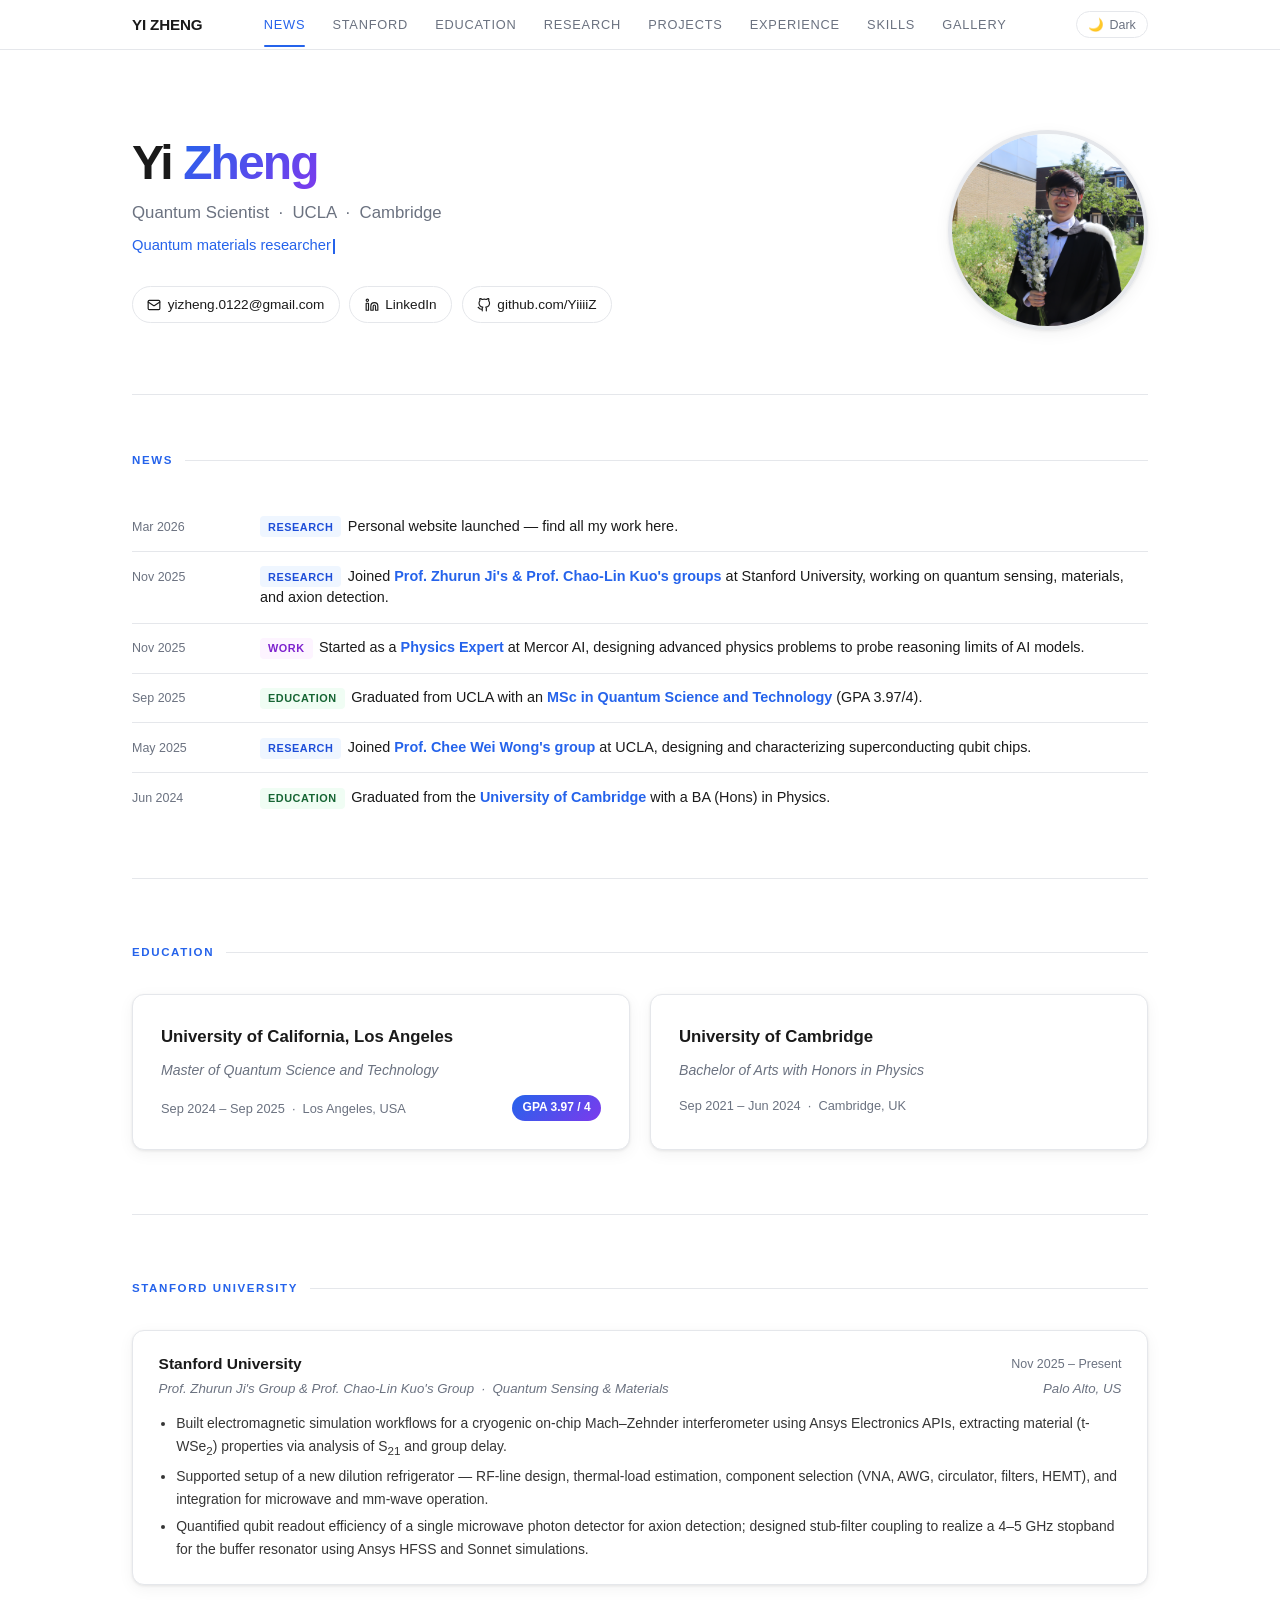
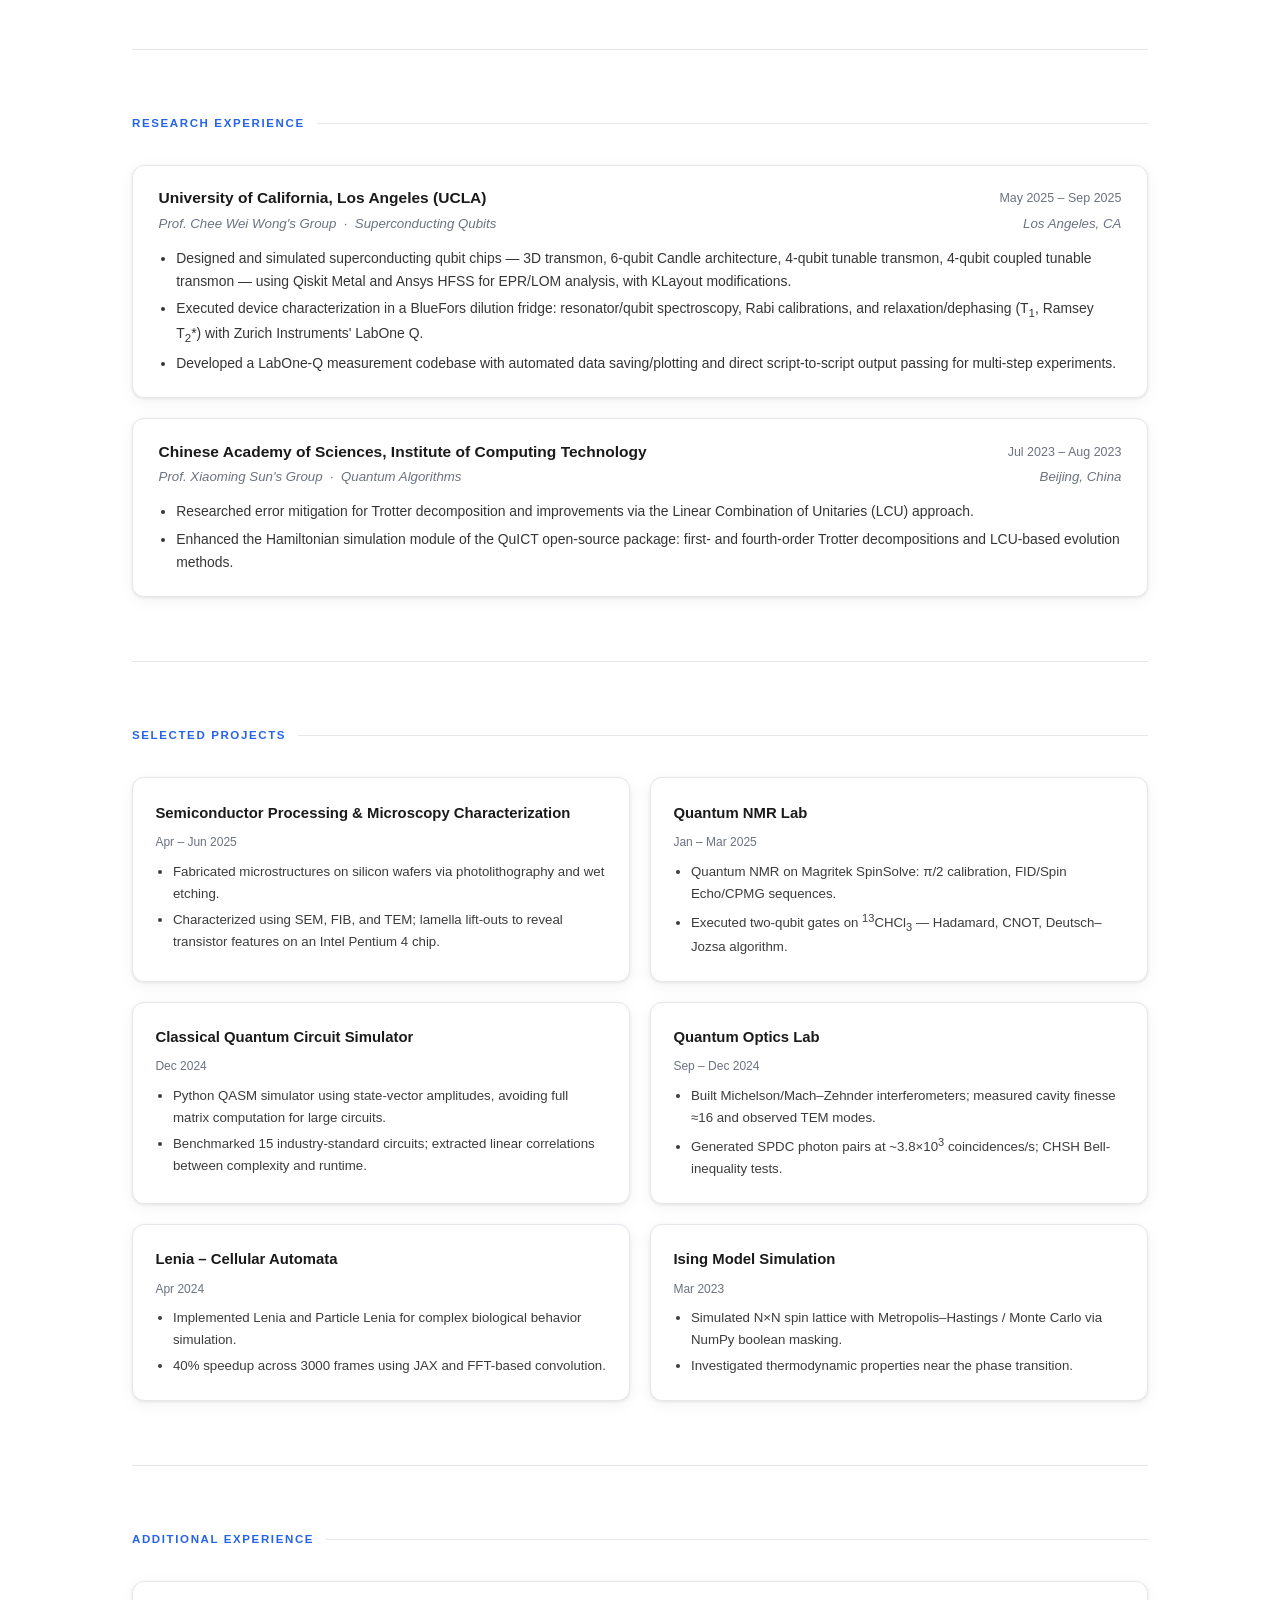
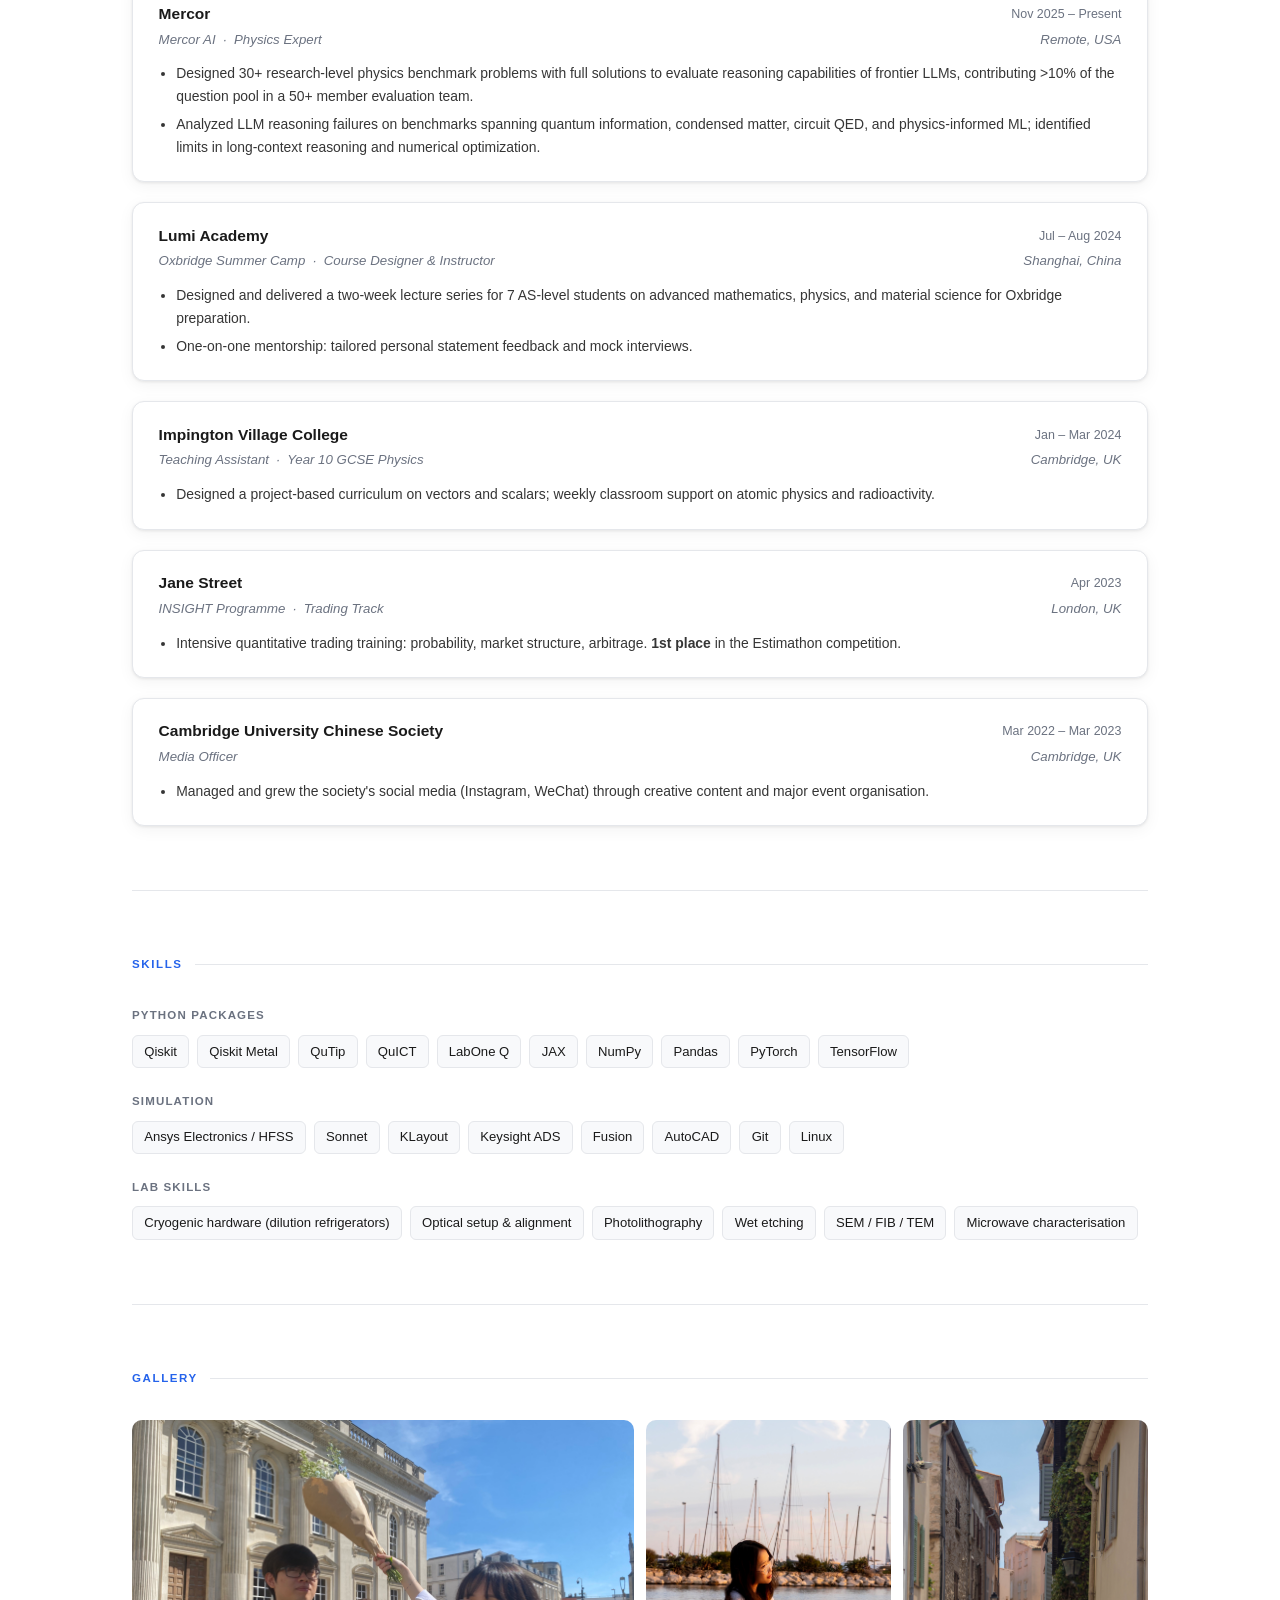
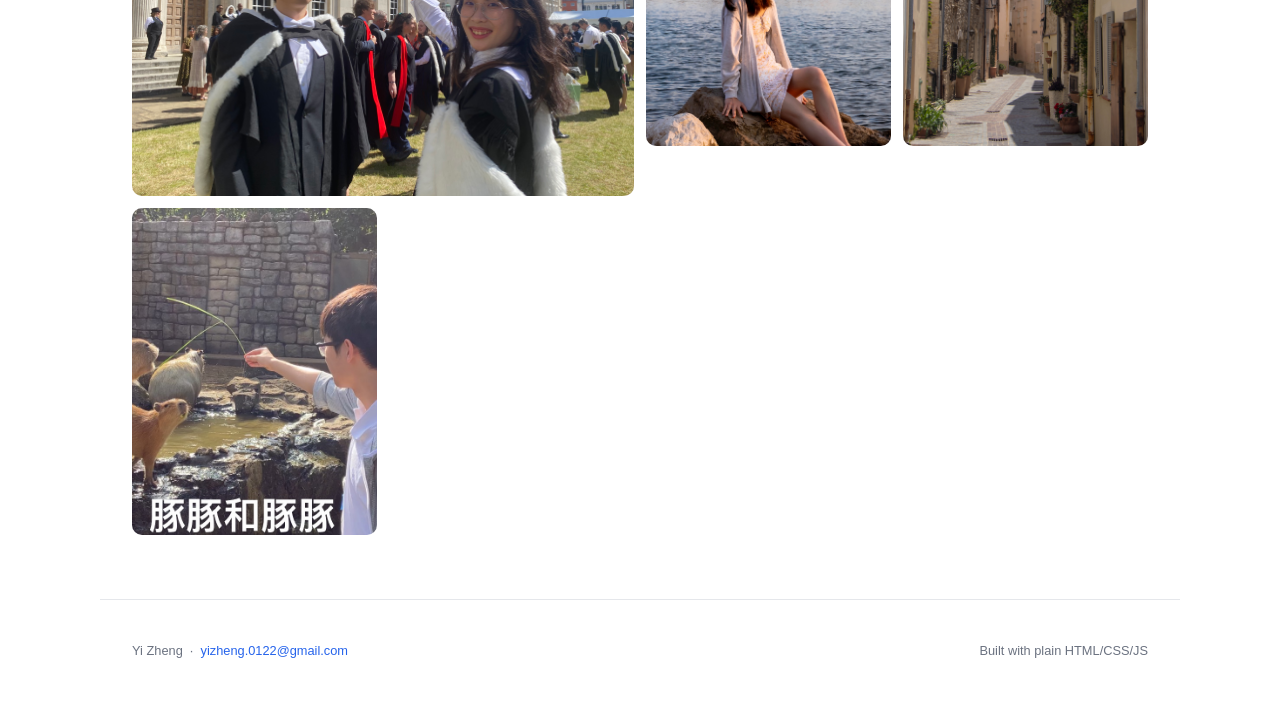
==== index.html @ 90d15448 "Update profile photo, add Stanford tab, sync content from periodic resume Co-Authored-By: Claude Son" ====
<!DOCTYPE html>
<html lang="en">
<head>
  <meta charset="UTF-8" />
  <meta name="viewport" content="width=device-width, initial-scale=1.0" />
  <title>Yi Zheng — Quantum Scientist</title>
  <link rel="stylesheet" href="styles.css" />
</head>
<body>

<!-- NAV -->
<nav>
  <div class="nav-inner">
    <a class="nav-logo" href="#hero">Yi Zheng</a>
    <ul>
      <li><a href="#news">News</a></li>
      <li><a href="#stanford">Stanford</a></li>
      <li><a href="#education">Education</a></li>
      <li><a href="#research">Research</a></li>
      <li><a href="#projects">Projects</a></li>
      <li><a href="#experience">Experience</a></li>
      <li><a href="#skills">Skills</a></li>
      <li><a href="#gallery">Gallery</a></li>
    </ul>
    <button class="theme-toggle" id="themeToggle" aria-label="Toggle theme">
      <span id="themeIcon">🌙</span> <span id="themeLabel">Dark</span>
    </button>
  </div>
</nav>

<main>

  <!-- HERO -->
  <section id="hero">
    <div class="hero-text">
      <h1>Yi <span>Zheng</span></h1>
      <p class="tagline">Quantum Scientist &nbsp;·&nbsp; UCLA &nbsp;·&nbsp; Cambridge</p>
      <div class="typed-wrapper">
        <span id="typed-text"></span><span class="typed-cursor"></span>
      </div>
      <div class="contact-links">
        <a href="mailto:yizheng.0122@gmail.com">
          <svg width="14" height="14" viewBox="0 0 24 24" fill="none" stroke="currentColor" stroke-width="2" stroke-linecap="round" stroke-linejoin="round"><rect x="2" y="4" width="20" height="16" rx="2"/><path d="m22 7-8.97 5.7a1.94 1.94 0 0 1-2.06 0L2 7"/></svg>
          yizheng.0122@gmail.com
        </a>
        <a href="https://linkedin.com/in/yi-zheng0122" target="_blank" rel="noopener">
          <svg width="14" height="14" viewBox="0 0 24 24" fill="none" stroke="currentColor" stroke-width="2" stroke-linecap="round" stroke-linejoin="round"><path d="M16 8a6 6 0 0 1 6 6v7h-4v-7a2 2 0 0 0-2-2 2 2 0 0 0-2 2v7h-4v-7a6 6 0 0 1 6-6z"/><rect x="2" y="9" width="4" height="12"/><circle cx="4" cy="4" r="2"/></svg>
          LinkedIn
        </a>
        <a href="https://github.com/YiiiiZ" target="_blank" rel="noopener">
          <svg width="14" height="14" viewBox="0 0 24 24" fill="none" stroke="currentColor" stroke-width="2" stroke-linecap="round" stroke-linejoin="round"><path d="M9 19c-5 1.5-5-2.5-7-3m14 6v-3.87a3.37 3.37 0 0 0-.94-2.61c3.14-.35 6.44-1.54 6.44-7A5.44 5.44 0 0 0 20 4.77 5.07 5.07 0 0 0 19.91 1S18.73.65 16 2.48a13.38 13.38 0 0 0-7 0C6.27.65 5.09 1 5.09 1A5.07 5.07 0 0 0 5 4.77a5.44 5.44 0 0 0-1.5 3.78c0 5.42 3.3 6.61 6.44 7A3.37 3.37 0 0 0 9 18.13V22"/></svg>
          github.com/YiiiiZ
        </a>
      </div>
    </div>
    <img class="hero-photo" src="photos/profile.jpg" alt="Yi Zheng" />
  </section>

  <!-- NEWS -->
  <section id="news">
    <h2>News</h2>
    <div class="news-list">
      <div class="news-item reveal">
        <span class="news-date">Mar 2026</span>
        <span class="news-text"><span class="news-tag tag-research">Research</span>Personal website launched — find all my work here.</span>
      </div>
      <div class="news-item reveal reveal-delay-1">
        <span class="news-date">Nov 2025</span>
        <span class="news-text"><span class="news-tag tag-research">Research</span>Joined <strong>Prof. Zhurun Ji's &amp; Prof. Chao-Lin Kuo's groups</strong> at Stanford University, working on quantum sensing, materials, and axion detection.</span>
      </div>
      <div class="news-item reveal reveal-delay-1">
        <span class="news-date">Nov 2025</span>
        <span class="news-text"><span class="news-tag tag-news">Work</span>Started as a <strong>Physics Expert</strong> at Mercor AI, designing advanced physics problems to probe reasoning limits of AI models.</span>
      </div>
      <div class="news-item reveal reveal-delay-2">
        <span class="news-date">Sep 2025</span>
        <span class="news-text"><span class="news-tag tag-edu">Education</span>Graduated from UCLA with an <strong>MSc in Quantum Science and Technology</strong> (GPA 3.97/4).</span>
      </div>
      <div class="news-item reveal reveal-delay-2">
        <span class="news-date">May 2025</span>
        <span class="news-text"><span class="news-tag tag-research">Research</span>Joined <strong>Prof. Chee Wei Wong's group</strong> at UCLA, designing and characterizing superconducting qubit chips.</span>
      </div>
      <div class="news-item reveal reveal-delay-3">
        <span class="news-date">Jun 2024</span>
        <span class="news-text"><span class="news-tag tag-edu">Education</span>Graduated from the <strong>University of Cambridge</strong> with a BA (Hons) in Physics.</span>
      </div>
    </div>
  </section>

  <!-- EDUCATION -->
  <section id="education">
    <h2>Education</h2>
    <div class="edu-grid">

      <div class="edu-card reveal">
        <div class="edu-school">University of California, Los Angeles</div>
        <div class="edu-degree">Master of Quantum Science and Technology</div>
        <div class="edu-meta">
          <span class="edu-date">Sep 2024 – Sep 2025 &nbsp;·&nbsp; Los Angeles, USA</span>
          <span class="edu-badge">GPA 3.97 / 4</span>
        </div>
      </div>

      <div class="edu-card reveal reveal-delay-1">
        <div class="edu-school">University of Cambridge</div>
        <div class="edu-degree">Bachelor of Arts with Honors in Physics</div>
        <div class="edu-meta">
          <span class="edu-date">Sep 2021 – Jun 2024 &nbsp;·&nbsp; Cambridge, UK</span>
        </div>
      </div>

    </div>
  </section>

  <!-- STANFORD -->
  <section id="stanford">
    <h2>Stanford University</h2>
    <div class="entries">

      <div class="entry reveal">
        <div class="entry-header">
          <span class="entry-title">Stanford University</span>
          <span class="entry-date">Nov 2025 – Present</span>
        </div>
        <div class="entry-sub">
          <span>Prof. Zhurun Ji's Group &amp; Prof. Chao-Lin Kuo's Group &nbsp;·&nbsp; Quantum Sensing &amp; Materials</span>
          <span>Palo Alto, US</span>
        </div>
        <ul>
          <li>Built electromagnetic simulation workflows for a cryogenic on-chip Mach–Zehnder interferometer using Ansys Electronics APIs, extracting material (t-WSe<sub>2</sub>) properties via analysis of S<sub>21</sub> and group delay.</li>
          <li>Supported setup of a new dilution refrigerator — RF-line design, thermal-load estimation, component selection (VNA, AWG, circulator, filters, HEMT), and integration for microwave and mm-wave operation.</li>
          <li>Quantified qubit readout efficiency of a single microwave photon detector for axion detection; designed stub-filter coupling to realize a 4–5 GHz stopband for the buffer resonator using Ansys HFSS and Sonnet simulations.</li>
        </ul>
      </div>

    </div>
  </section>

  <!-- RESEARCH -->
  <section id="research">
    <h2>Research Experience</h2>
    <div class="entries">

      <div class="entry reveal">
        <div class="entry-header">
          <span class="entry-title">University of California, Los Angeles (UCLA)</span>
          <span class="entry-date">May 2025 – Sep 2025</span>
        </div>
        <div class="entry-sub">
          <span>Prof. Chee Wei Wong's Group &nbsp;·&nbsp; Superconducting Qubits</span>
          <span>Los Angeles, CA</span>
        </div>
        <ul>
          <li>Designed and simulated superconducting qubit chips — 3D transmon, 6-qubit Candle architecture, 4-qubit tunable transmon, 4-qubit coupled tunable transmon — using Qiskit Metal and Ansys HFSS for EPR/LOM analysis, with KLayout modifications.</li>
          <li>Executed device characterization in a BlueFors dilution fridge: resonator/qubit spectroscopy, Rabi calibrations, and relaxation/dephasing (T<sub>1</sub>, Ramsey T<sub>2</sub>*) with Zurich Instruments' LabOne Q.</li>
          <li>Developed a LabOne-Q measurement codebase with automated data saving/plotting and direct script-to-script output passing for multi-step experiments.</li>
        </ul>
      </div>

      <div class="entry reveal reveal-delay-1">
        <div class="entry-header">
          <span class="entry-title">Chinese Academy of Sciences, Institute of Computing Technology</span>
          <span class="entry-date">Jul 2023 – Aug 2023</span>
        </div>
        <div class="entry-sub">
          <span>Prof. Xiaoming Sun's Group &nbsp;·&nbsp; Quantum Algorithms</span>
          <span>Beijing, China</span>
        </div>
        <ul>
          <li>Researched error mitigation for Trotter decomposition and improvements via the Linear Combination of Unitaries (LCU) approach.</li>
          <li>Enhanced the Hamiltonian simulation module of the QuICT open-source package: first- and fourth-order Trotter decompositions and LCU-based evolution methods.</li>
        </ul>
      </div>

    </div>
  </section>

  <!-- PROJECTS -->
  <section id="projects">
    <h2>Selected Projects</h2>
    <div class="projects-grid">

      <div class="proj-card reveal">
        <div class="proj-title">Semiconductor Processing &amp; Microscopy Characterization</div>
        <div class="proj-date">Apr – Jun 2025</div>
        <ul>
          <li>Fabricated microstructures on silicon wafers via photolithography and wet etching.</li>
          <li>Characterized using SEM, FIB, and TEM; lamella lift-outs to reveal transistor features on an Intel Pentium 4 chip.</li>
        </ul>
      </div>

      <div class="proj-card reveal reveal-delay-1">
        <div class="proj-title">Quantum NMR Lab</div>
        <div class="proj-date">Jan – Mar 2025</div>
        <ul>
          <li>Quantum NMR on Magritek SpinSolve: π/2 calibration, FID/Spin Echo/CPMG sequences.</li>
          <li>Executed two-qubit gates on <sup>13</sup>CHCl<sub>3</sub> — Hadamard, CNOT, Deutsch–Jozsa algorithm.</li>
        </ul>
      </div>

      <div class="proj-card reveal reveal-delay-2">
        <div class="proj-title">Classical Quantum Circuit Simulator</div>
        <div class="proj-date">Dec 2024</div>
        <ul>
          <li>Python QASM simulator using state-vector amplitudes, avoiding full matrix computation for large circuits.</li>
          <li>Benchmarked 15 industry-standard circuits; extracted linear correlations between complexity and runtime.</li>
        </ul>
      </div>

      <div class="proj-card reveal reveal-delay-1">
        <div class="proj-title">Quantum Optics Lab</div>
        <div class="proj-date">Sep – Dec 2024</div>
        <ul>
          <li>Built Michelson/Mach–Zehnder interferometers; measured cavity finesse ≈16 and observed TEM modes.</li>
          <li>Generated SPDC photon pairs at ~3.8×10<sup>3</sup> coincidences/s; CHSH Bell-inequality tests.</li>
        </ul>
      </div>

      <div class="proj-card reveal reveal-delay-2">
        <div class="proj-title">Lenia – Cellular Automata</div>
        <div class="proj-date">Apr 2024</div>
        <ul>
          <li>Implemented Lenia and Particle Lenia for complex biological behavior simulation.</li>
          <li>40% speedup across 3000 frames using JAX and FFT-based convolution.</li>
        </ul>
      </div>

      <div class="proj-card reveal reveal-delay-3">
        <div class="proj-title">Ising Model Simulation</div>
        <div class="proj-date">Mar 2023</div>
        <ul>
          <li>Simulated N×N spin lattice with Metropolis–Hastings / Monte Carlo via NumPy boolean masking.</li>
          <li>Investigated thermodynamic properties near the phase transition.</li>
        </ul>
      </div>

    </div>
  </section>

  <!-- EXPERIENCE -->
  <section id="experience">
    <h2>Additional Experience</h2>
    <div class="entries">

      <div class="entry reveal">
        <div class="entry-header">
          <span class="entry-title">Mercor</span>
          <span class="entry-date">Nov 2025 – Present</span>
        </div>
        <div class="entry-sub">
          <span>Mercor AI &nbsp;·&nbsp; Physics Expert</span>
          <span>Remote, USA</span>
        </div>
        <ul>
          <li>Designed 30+ research-level physics benchmark problems with full solutions to evaluate reasoning capabilities of frontier LLMs, contributing &gt;10% of the question pool in a 50+ member evaluation team.</li>
          <li>Analyzed LLM reasoning failures on benchmarks spanning quantum information, condensed matter, circuit QED, and physics-informed ML; identified limits in long-context reasoning and numerical optimization.</li>
        </ul>
      </div>

      <div class="entry reveal reveal-delay-1">
        <div class="entry-header">
          <span class="entry-title">Lumi Academy</span>
          <span class="entry-date">Jul – Aug 2024</span>
        </div>
        <div class="entry-sub">
          <span>Oxbridge Summer Camp &nbsp;·&nbsp; Course Designer &amp; Instructor</span>
          <span>Shanghai, China</span>
        </div>
        <ul>
          <li>Designed and delivered a two-week lecture series for 7 AS-level students on advanced mathematics, physics, and material science for Oxbridge preparation.</li>
          <li>One-on-one mentorship: tailored personal statement feedback and mock interviews.</li>
        </ul>
      </div>

      <div class="entry reveal reveal-delay-2">
        <div class="entry-header">
          <span class="entry-title">Impington Village College</span>
          <span class="entry-date">Jan – Mar 2024</span>
        </div>
        <div class="entry-sub">
          <span>Teaching Assistant &nbsp;·&nbsp; Year 10 GCSE Physics</span>
          <span>Cambridge, UK</span>
        </div>
        <ul>
          <li>Designed a project-based curriculum on vectors and scalars; weekly classroom support on atomic physics and radioactivity.</li>
        </ul>
      </div>

      <div class="entry reveal reveal-delay-3">
        <div class="entry-header">
          <span class="entry-title">Jane Street</span>
          <span class="entry-date">Apr 2023</span>
        </div>
        <div class="entry-sub">
          <span>INSIGHT Programme &nbsp;·&nbsp; Trading Track</span>
          <span>London, UK</span>
        </div>
        <ul>
          <li>Intensive quantitative trading training: probability, market structure, arbitrage. <strong>1st place</strong> in the Estimathon competition.</li>
        </ul>
      </div>

      <div class="entry reveal reveal-delay-3">
        <div class="entry-header">
          <span class="entry-title">Cambridge University Chinese Society</span>
          <span class="entry-date">Mar 2022 – Mar 2023</span>
        </div>
        <div class="entry-sub">
          <span>Media Officer</span>
          <span>Cambridge, UK</span>
        </div>
        <ul>
          <li>Managed and grew the society's social media (Instagram, WeChat) through creative content and major event organisation.</li>
        </ul>
      </div>

    </div>
  </section>

  <!-- SKILLS -->
  <section id="skills">
    <h2>Skills</h2>
    <div class="skills-section">

      <div class="skill-group reveal">
        <div class="skill-label">Python Packages</div>
        <div class="skill-tags">
          <span class="skill-tag">Qiskit</span>
          <span class="skill-tag">Qiskit Metal</span>
          <span class="skill-tag">QuTip</span>
          <span class="skill-tag">QuICT</span>
          <span class="skill-tag">LabOne Q</span>
          <span class="skill-tag">JAX</span>
          <span class="skill-tag">NumPy</span>
          <span class="skill-tag">Pandas</span>
          <span class="skill-tag">PyTorch</span>
          <span class="skill-tag">TensorFlow</span>
        </div>
      </div>

      <div class="skill-group reveal reveal-delay-1">
        <div class="skill-label">Simulation</div>
        <div class="skill-tags">
          <span class="skill-tag">Ansys Electronics / HFSS</span>
          <span class="skill-tag">Sonnet</span>
          <span class="skill-tag">KLayout</span>
          <span class="skill-tag">Keysight ADS</span>
          <span class="skill-tag">Fusion</span>
          <span class="skill-tag">AutoCAD</span>
          <span class="skill-tag">Git</span>
          <span class="skill-tag">Linux</span>
        </div>
      </div>

      <div class="skill-group reveal reveal-delay-2">
        <div class="skill-label">Lab Skills</div>
        <div class="skill-tags">
          <span class="skill-tag">Cryogenic hardware (dilution refrigerators)</span>
          <span class="skill-tag">Optical setup &amp; alignment</span>
          <span class="skill-tag">Photolithography</span>
          <span class="skill-tag">Wet etching</span>
          <span class="skill-tag">SEM / FIB / TEM</span>
          <span class="skill-tag">Microwave characterisation</span>
        </div>
      </div>

    </div>
  </section>

  <!-- GALLERY -->
  <section id="gallery">
    <h2>Gallery</h2>
    <div class="gallery-grid">
      <div class="gallery-item reveal" data-caption="Cambridge Graduation, 2024">
        <img src="photos/graduation.jpg" alt="Cambridge Graduation" loading="lazy" />
        <div class="gallery-caption">Cambridge Graduation, 2024</div>
      </div>
      <div class="gallery-item reveal reveal-delay-1" data-caption="Sunset at Nice Harbor, France">
        <img src="photos/nice_harbor.jpg" alt="Nice Harbor, France" loading="lazy" />
        <div class="gallery-caption">Nice Harbor, France</div>
      </div>
      <div class="gallery-item reveal reveal-delay-2" data-caption="Old town alley, South of France">
        <img src="photos/france_alley.jpg" alt="South of France" loading="lazy" />
        <div class="gallery-caption">South of France</div>
      </div>
      <div class="gallery-item reveal reveal-delay-3" data-caption="Making capybara friends, Japan">
        <img src="photos/japan_capybara.jpg" alt="Japan" loading="lazy" />
        <div class="gallery-caption">Japan</div>
      </div>
    </div>
  </section>

</main>

<!-- FOOTER -->
<footer>
  <span>Yi Zheng &nbsp;·&nbsp; <a href="mailto:yizheng.0122@gmail.com">yizheng.0122@gmail.com</a></span>
  <span>Built with plain HTML/CSS/JS</span>
</footer>

<!-- LIGHTBOX -->
<div class="lightbox" id="lightbox">
  <button class="lightbox-close" id="lightboxClose">&#x2715;</button>
  <img id="lightboxImg" src="" alt="" />
  <div class="lightbox-caption" id="lightboxCaption"></div>
</div>

<script>
  // ── DARK MODE ──
  const toggle = document.getElementById('themeToggle');
  const icon   = document.getElementById('themeIcon');
  const label  = document.getElementById('themeLabel');
  const saved  = localStorage.getItem('theme') || 'light';
  document.documentElement.setAttribute('data-theme', saved);
  updateToggle(saved);

  toggle.addEventListener('click', () => {
    const current = document.documentElement.getAttribute('data-theme');
    const next = current === 'dark' ? 'light' : 'dark';
    document.documentElement.setAttribute('data-theme', next);
    localStorage.setItem('theme', next);
    updateToggle(next);
  });

  function updateToggle(theme) {
    if (theme === 'dark') { icon.textContent = '☀️'; label.textContent = 'Light'; }
    else                  { icon.textContent = '🌙'; label.textContent = 'Dark';  }
  }

  // ── TYPED TEXT ──
  const phrases = [
    'Quantum materials researcher',
    'Superconducting qubit designer',
    'Stanford · UCLA · Cambridge',
    'Dilution refrigerator wrangler',
    'Physics problem creator',
  ];
  let pi = 0, ci = 0, deleting = false;
  const el = document.getElementById('typed-text');

  function type() {
    const phrase = phrases[pi];
    if (!deleting) {
      el.textContent = phrase.slice(0, ++ci);
      if (ci === phrase.length) { deleting = true; setTimeout(type, 1800); return; }
    } else {
      el.textContent = phrase.slice(0, --ci);
      if (ci === 0) { deleting = false; pi = (pi + 1) % phrases.length; }
    }
    setTimeout(type, deleting ? 38 : 68);
  }
  setTimeout(type, 600);

  // ── SCROLL REVEAL ──
  const observer = new IntersectionObserver((entries) => {
    entries.forEach(e => { if (e.isIntersecting) { e.target.classList.add('visible'); } });
  }, { threshold: 0.08 });
  document.querySelectorAll('.reveal').forEach(el => observer.observe(el));

  // ── ACTIVE NAV ──
  const sections = document.querySelectorAll('main section[id]');
  const navLinks = document.querySelectorAll('nav a[href^="#"]');
  const navObserver = new IntersectionObserver((entries) => {
    entries.forEach(e => {
      if (e.isIntersecting) {
        navLinks.forEach(a => a.classList.remove('active'));
        const link = document.querySelector(`nav a[href="#${e.target.id}"]`);
        if (link) link.classList.add('active');
      }
    });
  }, { rootMargin: '-40% 0px -55% 0px' });
  sections.forEach(s => navObserver.observe(s));

  // ── LIGHTBOX ──
  const lightbox = document.getElementById('lightbox');
  const lbImg    = document.getElementById('lightboxImg');
  const lbCap    = document.getElementById('lightboxCaption');

  document.querySelectorAll('.gallery-item').forEach(item => {
    item.addEventListener('click', () => {
      lbImg.src = item.querySelector('img').src;
      lbImg.alt = item.querySelector('img').alt;
      lbCap.textContent = item.dataset.caption || '';
      lightbox.classList.add('open');
      document.body.style.overflow = 'hidden';
    });
  });

  document.getElementById('lightboxClose').addEventListener('click', closeLightbox);
  lightbox.addEventListener('click', e => { if (e.target === lightbox) closeLightbox(); });
  document.addEventListener('keydown', e => { if (e.key === 'Escape') closeLightbox(); });

  function closeLightbox() {
    lightbox.classList.remove('open');
    document.body.style.overflow = '';
  }
</script>

</body>
</html>
---- styles.css ----
/* ── RESET & VARIABLES ── */
*, *::before, *::after { box-sizing: border-box; margin: 0; padding: 0; }

:root {
  --bg: #ffffff;
  --bg2: #f8f9fb;
  --text: #1a1a1a;
  --muted: #6b7280;
  --accent: #2563eb;
  --accent2: #1d4ed8;
  --border: #e5e7eb;
  --card: #ffffff;
  --shadow: 0 1px 3px rgba(0,0,0,0.08), 0 4px 16px rgba(0,0,0,0.05);
  --max-w: 1080px;
  --radius: 12px;
  --transition: 0.2s ease;
}

[data-theme="dark"] {
  --bg: #0f1117;
  --bg2: #161b27;
  --text: #e8eaf0;
  --muted: #9ca3af;
  --accent: #60a5fa;
  --accent2: #93c5fd;
  --border: #2a3142;
  --card: #1a2035;
  --shadow: 0 1px 3px rgba(0,0,0,0.3), 0 4px 16px rgba(0,0,0,0.2);
}

html { scroll-behavior: smooth; }

body {
  font-family: -apple-system, BlinkMacSystemFont, "Segoe UI", Roboto, Helvetica, Arial, sans-serif;
  font-size: 15.5px;
  line-height: 1.65;
  color: var(--text);
  background: var(--bg);
  transition: background var(--transition), color var(--transition);
}

/* ── NAV ── */
nav {
  position: sticky;
  top: 0;
  background: rgba(255,255,255,0.88);
  backdrop-filter: blur(12px);
  -webkit-backdrop-filter: blur(12px);
  border-bottom: 1px solid var(--border);
  z-index: 200;
  transition: background var(--transition), border-color var(--transition);
}

[data-theme="dark"] nav {
  background: rgba(15,17,23,0.88);
}

.nav-inner {
  max-width: var(--max-w);
  margin: 0 auto;
  padding: 0 2rem;
  display: flex;
  align-items: center;
  justify-content: space-between;
}

.nav-logo {
  font-weight: 700;
  font-size: 0.95rem;
  letter-spacing: -0.01em;
  color: var(--text);
  text-decoration: none;
  padding: 0.75rem 0;
  white-space: nowrap;
}

nav ul {
  display: flex;
  align-items: center;
  flex-wrap: wrap;
  gap: 0;
  list-style: none;
}

nav a {
  display: block;
  padding: 0.75rem 0.85rem;
  font-size: 0.8rem;
  font-weight: 500;
  letter-spacing: 0.06em;
  text-transform: uppercase;
  color: var(--muted);
  text-decoration: none;
  transition: color var(--transition);
  position: relative;
}

nav a::after {
  content: '';
  position: absolute;
  bottom: 0; left: 0.85rem; right: 0.85rem;
  height: 2px;
  background: var(--accent);
  transform: scaleX(0);
  transition: transform 0.2s ease;
  border-radius: 2px;
}

nav a:hover, nav a.active { color: var(--accent); }
nav a.active::after { transform: scaleX(1); }

/* Theme toggle */
.theme-toggle {
  background: none;
  border: 1px solid var(--border);
  border-radius: 999px;
  padding: 0.3rem 0.7rem;
  font-size: 0.78rem;
  color: var(--muted);
  cursor: pointer;
  display: flex;
  align-items: center;
  gap: 0.35rem;
  transition: all var(--transition);
  white-space: nowrap;
  margin-left: 0.5rem;
}

.theme-toggle:hover {
  border-color: var(--accent);
  color: var(--accent);
}

/* ── LAYOUT ── */
main {
  max-width: var(--max-w);
  margin: 0 auto;
  padding: 0 2rem;
}

section {
  padding: 4rem 0;
  border-bottom: 1px solid var(--border);
}

section:last-of-type { border-bottom: none; }

/* ── SCROLL REVEAL ── */
.reveal {
  opacity: 0;
  transform: translateY(24px);
  transition: opacity 0.55s ease, transform 0.55s ease;
}

.reveal.visible {
  opacity: 1;
  transform: translateY(0);
}

.reveal-delay-1 { transition-delay: 0.1s; }
.reveal-delay-2 { transition-delay: 0.2s; }
.reveal-delay-3 { transition-delay: 0.3s; }

/* ── HERO ── */
#hero {
  padding: 5rem 0 4rem;
  display: grid;
  grid-template-columns: 1fr auto;
  gap: 3rem;
  align-items: center;
  border-bottom: 1px solid var(--border);
}

.hero-text h1 {
  font-size: 3rem;
  font-weight: 800;
  letter-spacing: -0.04em;
  line-height: 1.1;
  margin-bottom: 0.6rem;
}

.hero-text h1 span {
  background: linear-gradient(135deg, var(--accent), #7c3aed);
  -webkit-background-clip: text;
  -webkit-text-fill-color: transparent;
  background-clip: text;
}

.tagline {
  font-size: 1.05rem;
  color: var(--muted);
  margin-bottom: 0.4rem;
}

.typed-wrapper {
  font-size: 0.92rem;
  color: var(--accent);
  font-weight: 500;
  margin-bottom: 1.8rem;
  min-height: 1.4em;
}

.typed-cursor {
  display: inline-block;
  width: 2px;
  height: 1em;
  background: var(--accent);
  margin-left: 2px;
  vertical-align: middle;
  animation: blink 0.9s infinite;
}

@keyframes blink { 0%,100%{opacity:1} 50%{opacity:0} }

.contact-links {
  display: flex;
  flex-wrap: wrap;
  gap: 0.6rem;
}

.contact-links a {
  display: inline-flex;
  align-items: center;
  gap: 0.4rem;
  font-size: 0.85rem;
  color: var(--text);
  text-decoration: none;
  border: 1px solid var(--border);
  padding: 0.4rem 0.9rem;
  border-radius: 999px;
  transition: all var(--transition);
  background: var(--bg);
}

.contact-links a:hover {
  background: var(--accent);
  border-color: var(--accent);
  color: #fff;
}

.contact-links a svg { flex-shrink: 0; }

.hero-photo {
  width: 200px;
  height: 200px;
  border-radius: 50%;
  object-fit: cover;
  object-position: top center;
  border: 4px solid var(--border);
  box-shadow: var(--shadow);
  flex-shrink: 0;
}

/* ── SECTION HEADINGS ── */
h2 {
  font-size: 0.72rem;
  font-weight: 700;
  letter-spacing: 0.14em;
  text-transform: uppercase;
  color: var(--accent);
  margin-bottom: 2rem;
  display: flex;
  align-items: center;
  gap: 0.75rem;
}

h2::after {
  content: '';
  flex: 1;
  height: 1px;
  background: var(--border);
}

/* ── NEWS ── */
#news { padding: 3.5rem 0; }

.news-list { display: flex; flex-direction: column; gap: 0; }

.news-item {
  display: grid;
  grid-template-columns: 7rem 1fr;
  gap: 1rem;
  padding: 0.85rem 0;
  border-bottom: 1px solid var(--border);
  align-items: baseline;
}

.news-item:last-child { border-bottom: none; }

.news-date {
  font-size: 0.78rem;
  color: var(--muted);
  font-variant-numeric: tabular-nums;
  white-space: nowrap;
}

.news-text {
  font-size: 0.9rem;
  line-height: 1.5;
}

.news-text strong { color: var(--accent); font-weight: 600; }

.news-tag {
  display: inline-block;
  font-size: 0.68rem;
  font-weight: 600;
  letter-spacing: 0.05em;
  text-transform: uppercase;
  padding: 0.15rem 0.5rem;
  border-radius: 4px;
  margin-right: 0.4rem;
  vertical-align: middle;
}

.tag-research { background: #eff6ff; color: #1d4ed8; }
.tag-award    { background: #fef9c3; color: #854d0e; }
.tag-edu      { background: #f0fdf4; color: #166534; }
.tag-news     { background: #fdf4ff; color: #7e22ce; }

[data-theme="dark"] .tag-research { background: #1e3a5f; color: #93c5fd; }
[data-theme="dark"] .tag-award    { background: #3b2f00; color: #fde047; }
[data-theme="dark"] .tag-edu      { background: #052e16; color: #86efac; }
[data-theme="dark"] .tag-news     { background: #2e1065; color: #d8b4fe; }

/* ── CARDS ── */
.card {
  background: var(--card);
  border: 1px solid var(--border);
  border-radius: var(--radius);
  padding: 1.5rem;
  box-shadow: var(--shadow);
  transition: box-shadow var(--transition), transform var(--transition);
}

.card:hover {
  box-shadow: 0 4px 20px rgba(37,99,235,0.1), 0 1px 4px rgba(0,0,0,0.08);
  transform: translateY(-2px);
}

/* ── ENTRIES ── */
.entries { display: flex; flex-direction: column; gap: 1.25rem; }

.entry {
  background: var(--card);
  border: 1px solid var(--border);
  border-radius: var(--radius);
  padding: 1.4rem 1.6rem;
  box-shadow: var(--shadow);
  transition: box-shadow var(--transition), transform var(--transition), border-color var(--transition);
  position: relative;
  overflow: hidden;
}

.entry::before {
  content: '';
  position: absolute;
  left: 0; top: 0; bottom: 0;
  width: 3px;
  background: var(--accent);
  opacity: 0;
  transition: opacity var(--transition);
}

.entry:hover { transform: translateY(-2px); box-shadow: 0 4px 20px rgba(37,99,235,0.1); }
.entry:hover::before { opacity: 1; }

.entry-header {
  display: flex;
  justify-content: space-between;
  align-items: flex-start;
  flex-wrap: wrap;
  gap: 0.4rem;
  margin-bottom: 0.25rem;
}

.entry-title {
  font-size: 0.97rem;
  font-weight: 700;
  line-height: 1.3;
}

.entry-date {
  font-size: 0.78rem;
  color: var(--muted);
  white-space: nowrap;
  font-variant-numeric: tabular-nums;
}

.entry-sub {
  font-size: 0.83rem;
  color: var(--muted);
  font-style: italic;
  margin-bottom: 0.75rem;
  display: flex;
  justify-content: space-between;
  flex-wrap: wrap;
  gap: 0.2rem;
}

.entry ul {
  padding-left: 1.1rem;
  font-size: 0.87rem;
  color: var(--text);
  display: flex;
  flex-direction: column;
  gap: 0.3rem;
}

.entry ul li { opacity: 0.88; }

/* ── EDUCATION GRID ── */
.edu-grid {
  display: grid;
  grid-template-columns: 1fr 1fr;
  gap: 1.25rem;
}

.edu-card {
  background: var(--card);
  border: 1px solid var(--border);
  border-radius: var(--radius);
  padding: 1.75rem;
  box-shadow: var(--shadow);
  transition: all var(--transition);
  display: flex;
  flex-direction: column;
  gap: 0.4rem;
}

.edu-card:hover { transform: translateY(-3px); box-shadow: 0 6px 24px rgba(37,99,235,0.12); }

.edu-school {
  font-size: 1.05rem;
  font-weight: 700;
  margin-bottom: 0.1rem;
}

.edu-degree {
  font-size: 0.88rem;
  color: var(--muted);
  font-style: italic;
}

.edu-meta {
  display: flex;
  justify-content: space-between;
  align-items: center;
  flex-wrap: wrap;
  gap: 0.3rem;
  margin-top: 0.4rem;
}

.edu-date { font-size: 0.8rem; color: var(--muted); }

.edu-badge {
  background: linear-gradient(135deg, var(--accent), #7c3aed);
  color: white;
  font-size: 0.75rem;
  font-weight: 700;
  padding: 0.2rem 0.65rem;
  border-radius: 999px;
}

/* ── PROJECTS GRID ── */
.projects-grid {
  display: grid;
  grid-template-columns: repeat(2, 1fr);
  gap: 1.25rem;
}

.proj-card {
  background: var(--card);
  border: 1px solid var(--border);
  border-radius: var(--radius);
  padding: 1.4rem;
  box-shadow: var(--shadow);
  transition: all var(--transition);
  display: flex;
  flex-direction: column;
  gap: 0.5rem;
}

.proj-card:hover { transform: translateY(-3px); box-shadow: 0 6px 24px rgba(37,99,235,0.12); border-color: var(--accent); }

.proj-title {
  font-size: 0.93rem;
  font-weight: 700;
}

.proj-date {
  font-size: 0.75rem;
  color: var(--muted);
}

.proj-card ul {
  padding-left: 1.1rem;
  font-size: 0.83rem;
  color: var(--text);
  opacity: 0.85;
  display: flex;
  flex-direction: column;
  gap: 0.25rem;
}

/* ── SKILLS ── */
.skills-section { display: flex; flex-direction: column; gap: 1.5rem; }

.skill-group { display: flex; flex-direction: column; gap: 0.6rem; }

.skill-label {
  font-size: 0.72rem;
  font-weight: 700;
  letter-spacing: 0.1em;
  text-transform: uppercase;
  color: var(--muted);
}

.skill-tags {
  display: flex;
  flex-wrap: wrap;
  gap: 0.5rem;
}

.skill-tag {
  background: var(--bg2);
  border: 1px solid var(--border);
  border-radius: 6px;
  padding: 0.3rem 0.7rem;
  font-size: 0.82rem;
  color: var(--text);
  transition: all var(--transition);
  cursor: default;
}

.skill-tag:hover {
  background: var(--accent);
  border-color: var(--accent);
  color: white;
  transform: translateY(-1px);
}

/* ── PHOTO GALLERY ── */
#gallery { padding: 4rem 0; }

.gallery-grid {
  display: grid;
  grid-template-columns: repeat(4, 1fr);
  gap: 0.75rem;
}

.gallery-item {
  border-radius: 10px;
  overflow: hidden;
  cursor: pointer;
  position: relative;
  aspect-ratio: 3/4;
  background: var(--bg2);
}

.gallery-item:first-child {
  grid-column: span 2;
  aspect-ratio: 4/3;
}

.gallery-item img {
  width: 100%; height: 100%;
  object-fit: cover;
  transition: transform 0.35s ease;
  display: block;
}

.gallery-item:hover img { transform: scale(1.04); }

.gallery-caption {
  position: absolute;
  bottom: 0; left: 0; right: 0;
  padding: 0.6rem 0.8rem;
  background: linear-gradient(transparent, rgba(0,0,0,0.55));
  color: white;
  font-size: 0.75rem;
  opacity: 0;
  transition: opacity 0.25s ease;
}

.gallery-item:hover .gallery-caption { opacity: 1; }

/* ── LIGHTBOX ── */
.lightbox {
  display: none;
  position: fixed;
  inset: 0;
  background: rgba(0,0,0,0.88);
  z-index: 1000;
  align-items: center;
  justify-content: center;
  padding: 2rem;
}

.lightbox.open { display: flex; }

.lightbox img {
  max-width: 90vw;
  max-height: 85vh;
  object-fit: contain;
  border-radius: 8px;
  box-shadow: 0 20px 60px rgba(0,0,0,0.5);
}

.lightbox-close {
  position: absolute;
  top: 1.5rem; right: 1.5rem;
  background: rgba(255,255,255,0.15);
  border: none;
  color: white;
  font-size: 1.5rem;
  width: 2.5rem; height: 2.5rem;
  border-radius: 50%;
  cursor: pointer;
  display: flex; align-items: center; justify-content: center;
  transition: background 0.2s;
}

.lightbox-close:hover { background: rgba(255,255,255,0.3); }

.lightbox-caption {
  position: absolute;
  bottom: 1.5rem;
  left: 50%;
  transform: translateX(-50%);
  color: rgba(255,255,255,0.7);
  font-size: 0.82rem;
  white-space: nowrap;
}

/* ── FOOTER ── */
footer {
  max-width: var(--max-w);
  margin: 0 auto;
  padding: 2.5rem 2rem;
  display: flex;
  justify-content: space-between;
  align-items: center;
  flex-wrap: wrap;
  gap: 0.5rem;
  font-size: 0.8rem;
  color: var(--muted);
  border-top: 1px solid var(--border);
}

footer a { color: var(--accent); text-decoration: none; }
footer a:hover { text-decoration: underline; }

/* ── RESPONSIVE ── */
@media (max-width: 900px) {
  :root { --max-w: 100%; }
  #hero { grid-template-columns: 1fr; gap: 2rem; }
  .hero-photo { width: 140px; height: 140px; order: -1; }
  .edu-grid { grid-template-columns: 1fr; }
  .projects-grid { grid-template-columns: 1fr; }
  .gallery-grid { grid-template-columns: repeat(2, 1fr); }
  .gallery-item:first-child { grid-column: span 2; }
}

@media (max-width: 600px) {
  main { padding: 0 1rem; }
  .nav-inner { padding: 0 1rem; }
  .hero-text h1 { font-size: 2.2rem; }
  nav a { font-size: 0.72rem; padding: 0.65rem 0.6rem; }
  .nav-logo { display: none; }
  .gallery-grid { grid-template-columns: 1fr 1fr; gap: 0.5rem; }
  .news-item { grid-template-columns: 5rem 1fr; }
}
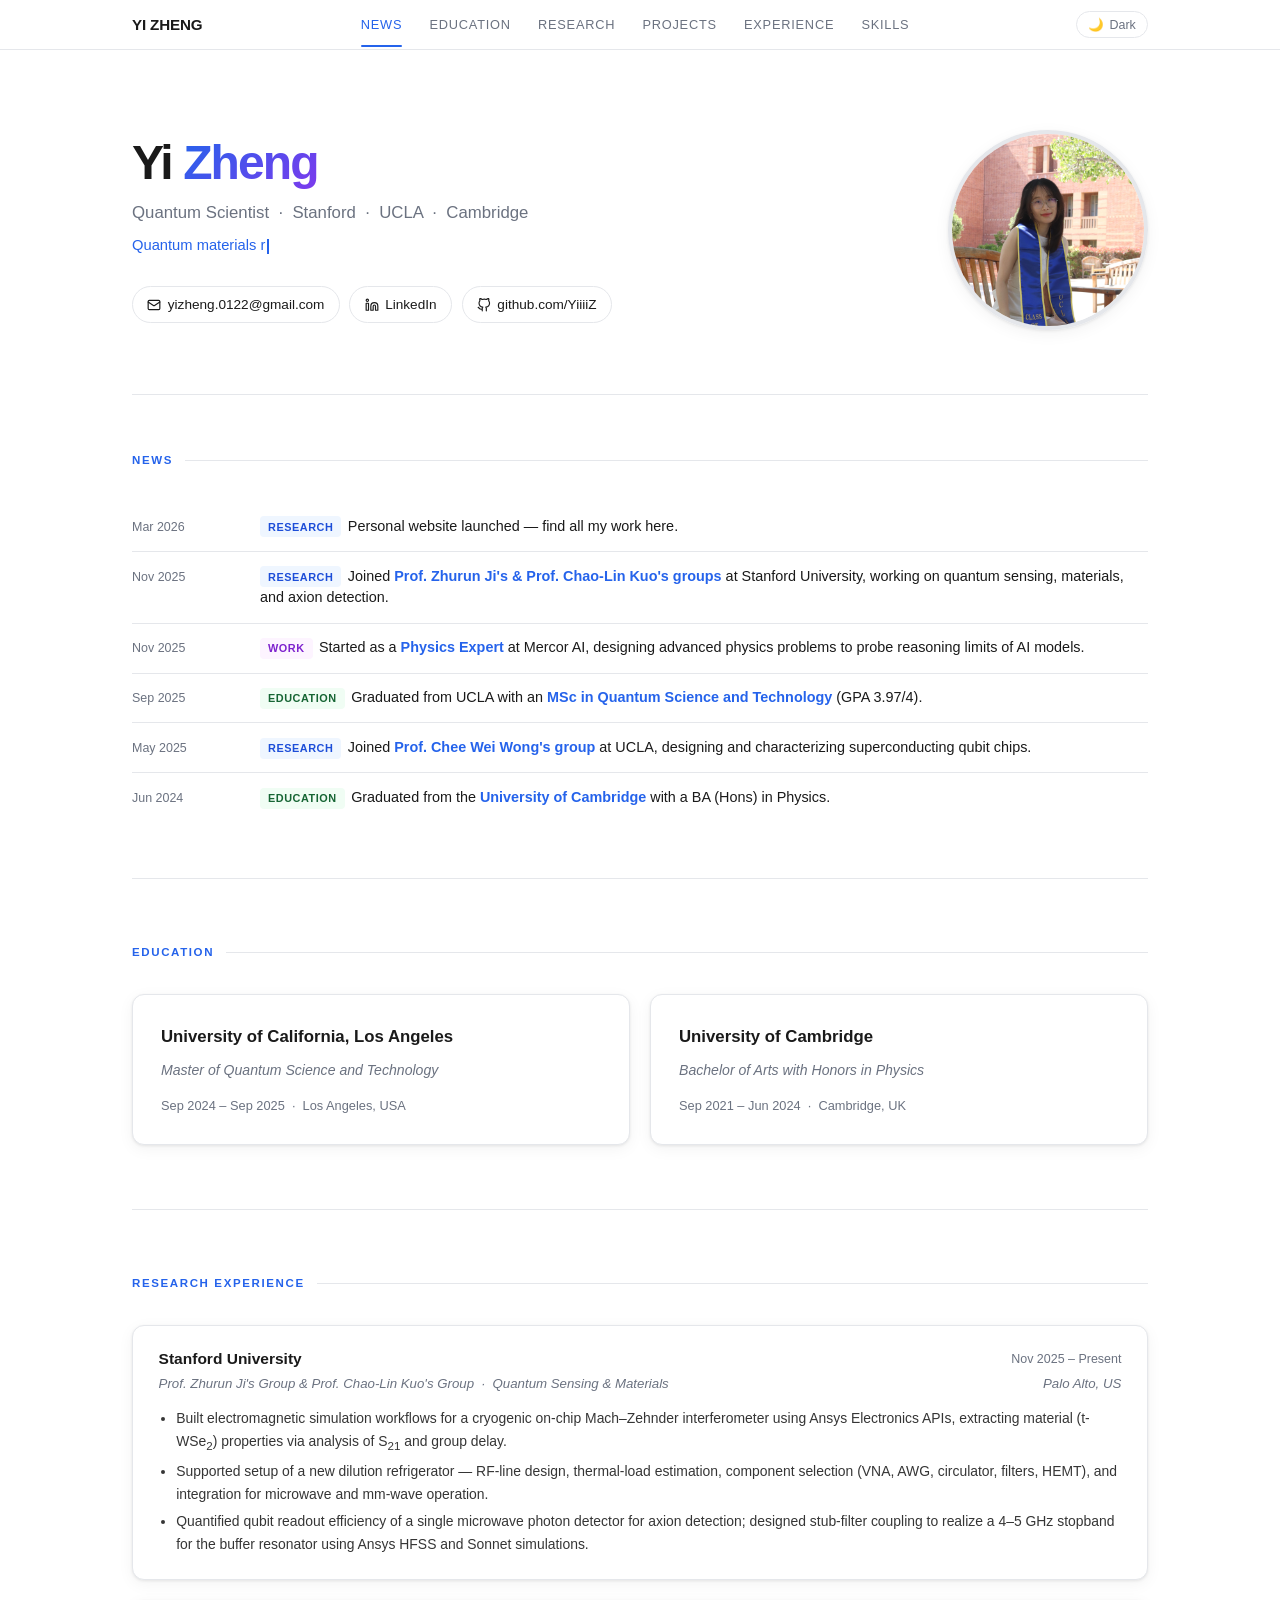
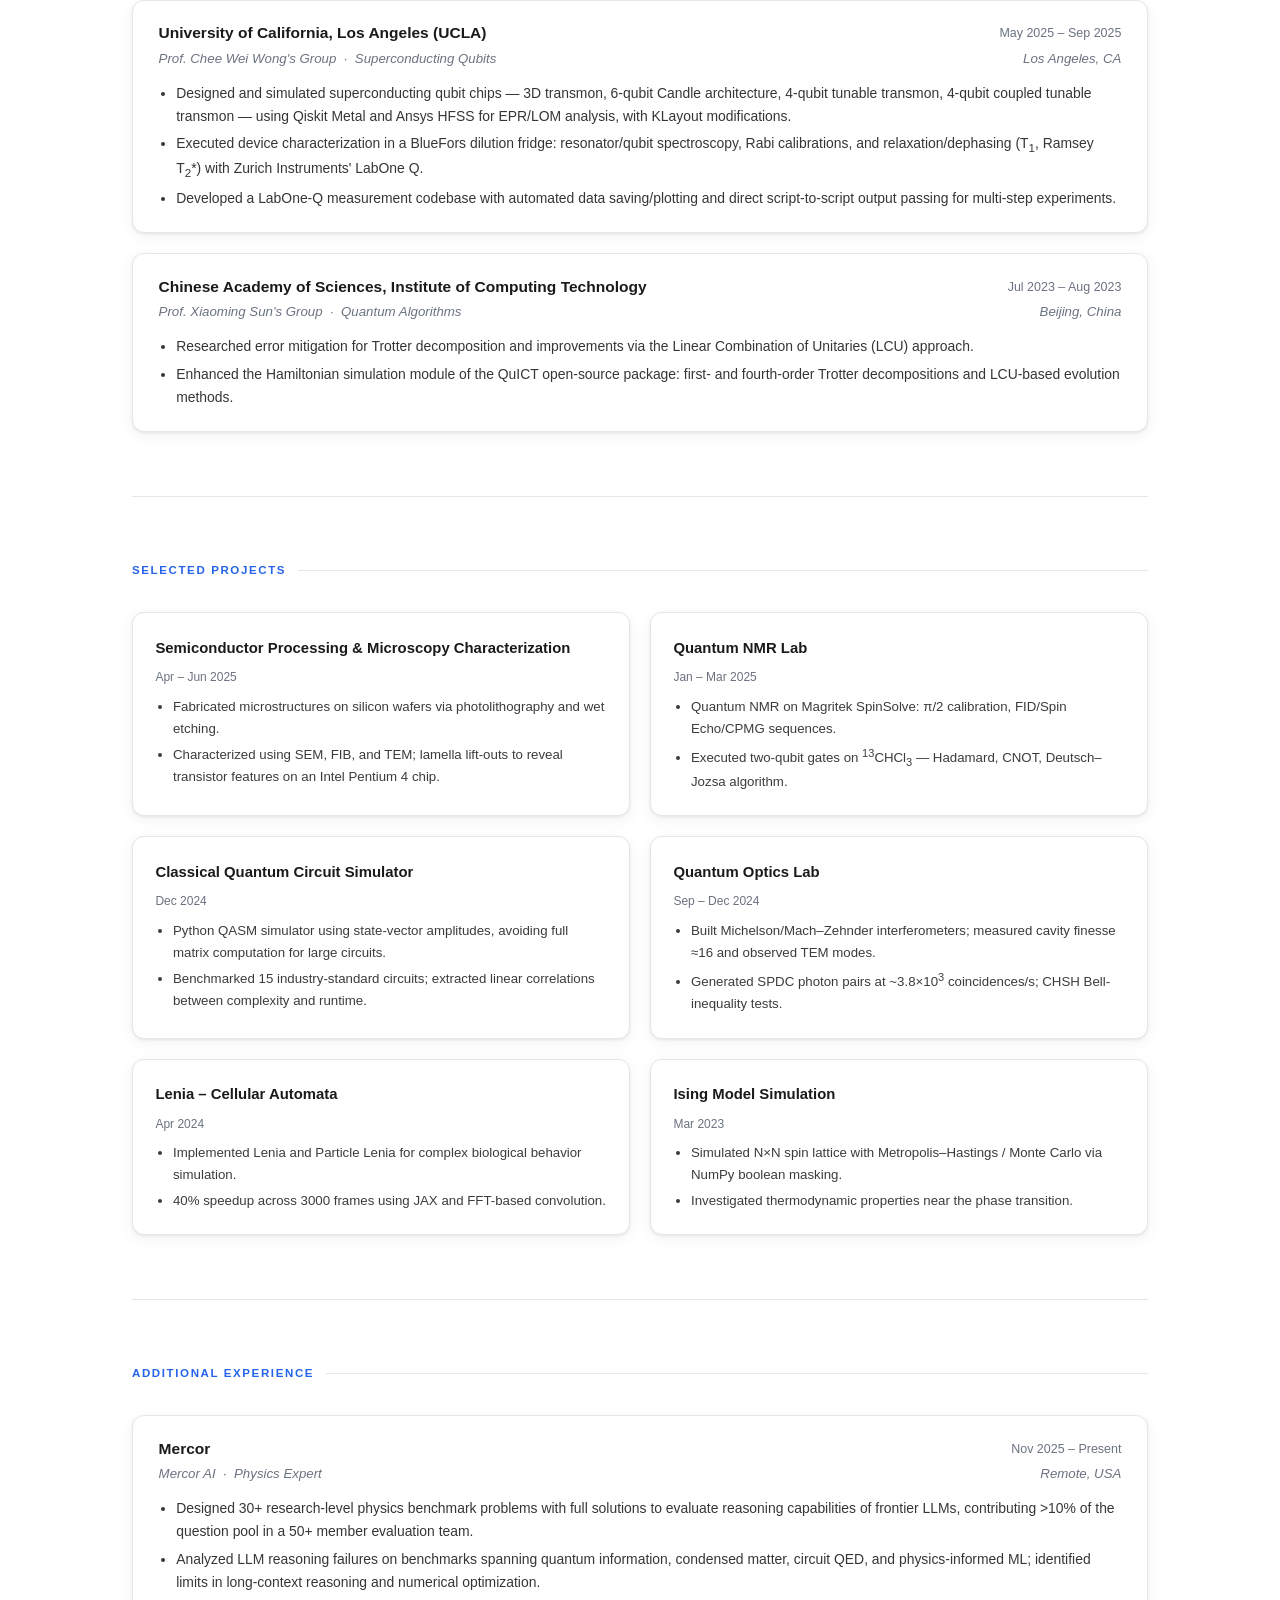
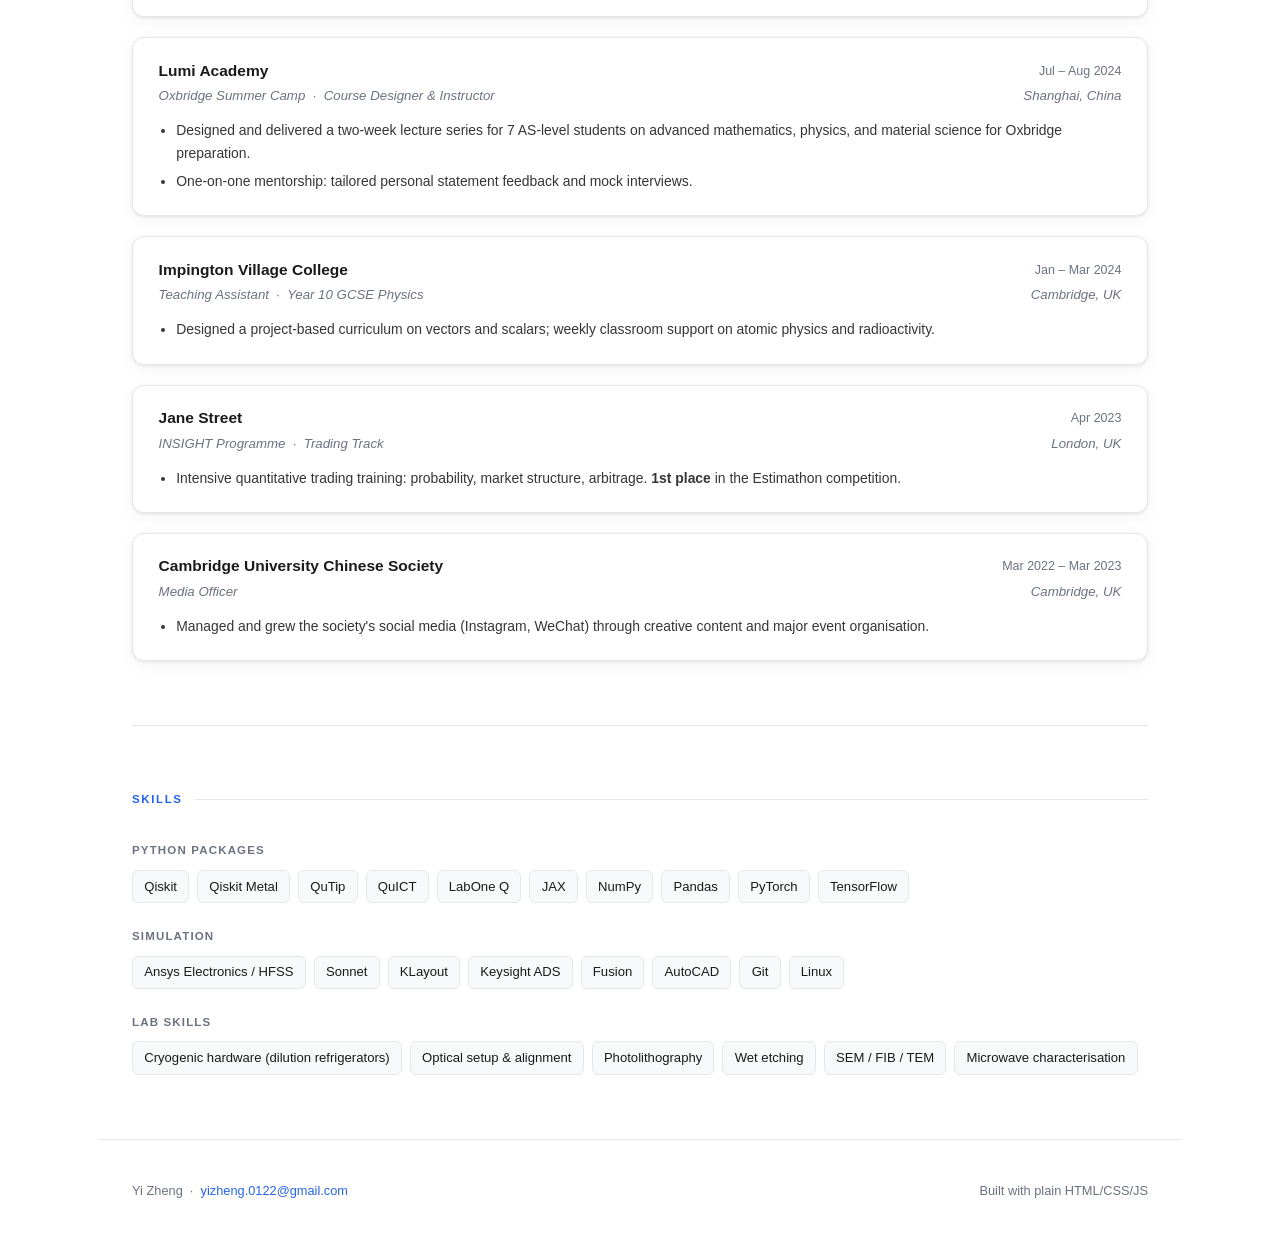
==== commit 69da55a7: "Update profile photo, merge Stanford into research, remove gallery, add Stanford to tagline Co-Autho" ====
--- a/index.html
+++ b/index.html
@@ -14,13 +14,11 @@
     <a class="nav-logo" href="#hero">Yi Zheng</a>
     <ul>
       <li><a href="#news">News</a></li>
-      <li><a href="#stanford">Stanford</a></li>
       <li><a href="#education">Education</a></li>
       <li><a href="#research">Research</a></li>
       <li><a href="#projects">Projects</a></li>
       <li><a href="#experience">Experience</a></li>
       <li><a href="#skills">Skills</a></li>
-      <li><a href="#gallery">Gallery</a></li>
     </ul>
     <button class="theme-toggle" id="themeToggle" aria-label="Toggle theme">
       <span id="themeIcon">🌙</span> <span id="themeLabel">Dark</span>
@@ -34,7 +32,7 @@
   <section id="hero">
     <div class="hero-text">
       <h1>Yi <span>Zheng</span></h1>
-      <p class="tagline">Quantum Scientist &nbsp;·&nbsp; UCLA &nbsp;·&nbsp; Cambridge</p>
+      <p class="tagline">Quantum Scientist &nbsp;·&nbsp; Stanford &nbsp;·&nbsp; UCLA &nbsp;·&nbsp; Cambridge</p>
       <div class="typed-wrapper">
         <span id="typed-text"></span><span class="typed-cursor"></span>
       </div>
@@ -97,7 +95,7 @@
         <div class="edu-degree">Master of Quantum Science and Technology</div>
         <div class="edu-meta">
           <span class="edu-date">Sep 2024 – Sep 2025 &nbsp;·&nbsp; Los Angeles, USA</span>
-          <span class="edu-badge">GPA 3.97 / 4</span>
+
         </div>
       </div>
 
@@ -112,30 +110,6 @@
     </div>
   </section>
 
-  <!-- STANFORD -->
-  <section id="stanford">
-    <h2>Stanford University</h2>
-    <div class="entries">
-
-      <div class="entry reveal">
-        <div class="entry-header">
-          <span class="entry-title">Stanford University</span>
-          <span class="entry-date">Nov 2025 – Present</span>
-        </div>
-        <div class="entry-sub">
-          <span>Prof. Zhurun Ji's Group &amp; Prof. Chao-Lin Kuo's Group &nbsp;·&nbsp; Quantum Sensing &amp; Materials</span>
-          <span>Palo Alto, US</span>
-        </div>
-        <ul>
-          <li>Built electromagnetic simulation workflows for a cryogenic on-chip Mach–Zehnder interferometer using Ansys Electronics APIs, extracting material (t-WSe<sub>2</sub>) properties via analysis of S<sub>21</sub> and group delay.</li>
-          <li>Supported setup of a new dilution refrigerator — RF-line design, thermal-load estimation, component selection (VNA, AWG, circulator, filters, HEMT), and integration for microwave and mm-wave operation.</li>
-          <li>Quantified qubit readout efficiency of a single microwave photon detector for axion detection; designed stub-filter coupling to realize a 4–5 GHz stopband for the buffer resonator using Ansys HFSS and Sonnet simulations.</li>
-        </ul>
-      </div>
-
-    </div>
-  </section>
-
   <!-- RESEARCH -->
   <section id="research">
     <h2>Research Experience</h2>
@@ -143,6 +117,22 @@
 
       <div class="entry reveal">
         <div class="entry-header">
+          <span class="entry-title">Stanford University</span>
+          <span class="entry-date">Nov 2025 – Present</span>
+        </div>
+        <div class="entry-sub">
+          <span>Prof. Zhurun Ji's Group &amp; Prof. Chao-Lin Kuo's Group &nbsp;·&nbsp; Quantum Sensing &amp; Materials</span>
+          <span>Palo Alto, US</span>
+        </div>
+        <ul>
+          <li>Built electromagnetic simulation workflows for a cryogenic on-chip Mach–Zehnder interferometer using Ansys Electronics APIs, extracting material (t-WSe<sub>2</sub>) properties via analysis of S<sub>21</sub> and group delay.</li>
+          <li>Supported setup of a new dilution refrigerator — RF-line design, thermal-load estimation, component selection (VNA, AWG, circulator, filters, HEMT), and integration for microwave and mm-wave operation.</li>
+          <li>Quantified qubit readout efficiency of a single microwave photon detector for axion detection; designed stub-filter coupling to realize a 4–5 GHz stopband for the buffer resonator using Ansys HFSS and Sonnet simulations.</li>
+        </ul>
+      </div>
+
+      <div class="entry reveal reveal-delay-1">
+        <div class="entry-header">
           <span class="entry-title">University of California, Los Angeles (UCLA)</span>
           <span class="entry-date">May 2025 – Sep 2025</span>
         </div>
@@ -157,7 +147,7 @@
         </ul>
       </div>
 
-      <div class="entry reveal reveal-delay-1">
+      <div class="entry reveal reveal-delay-2">
         <div class="entry-header">
           <span class="entry-title">Chinese Academy of Sciences, Institute of Computing Technology</span>
           <span class="entry-date">Jul 2023 – Aug 2023</span>
@@ -367,28 +357,6 @@
     </div>
   </section>
 
-  <!-- GALLERY -->
-  <section id="gallery">
-    <h2>Gallery</h2>
-    <div class="gallery-grid">
-      <div class="gallery-item reveal" data-caption="Cambridge Graduation, 2024">
-        <img src="photos/graduation.jpg" alt="Cambridge Graduation" loading="lazy" />
-        <div class="gallery-caption">Cambridge Graduation, 2024</div>
-      </div>
-      <div class="gallery-item reveal reveal-delay-1" data-caption="Sunset at Nice Harbor, France">
-        <img src="photos/nice_harbor.jpg" alt="Nice Harbor, France" loading="lazy" />
-        <div class="gallery-caption">Nice Harbor, France</div>
-      </div>
-      <div class="gallery-item reveal reveal-delay-2" data-caption="Old town alley, South of France">
-        <img src="photos/france_alley.jpg" alt="South of France" loading="lazy" />
-        <div class="gallery-caption">South of France</div>
-      </div>
-      <div class="gallery-item reveal reveal-delay-3" data-caption="Making capybara friends, Japan">
-        <img src="photos/japan_capybara.jpg" alt="Japan" loading="lazy" />
-        <div class="gallery-caption">Japan</div>
-      </div>
-    </div>
-  </section>
 
 </main>
 
@@ -398,12 +366,6 @@
   <span>Built with plain HTML/CSS/JS</span>
 </footer>
 
-<!-- LIGHTBOX -->
-<div class="lightbox" id="lightbox">
-  <button class="lightbox-close" id="lightboxClose">&#x2715;</button>
-  <img id="lightboxImg" src="" alt="" />
-  <div class="lightbox-caption" id="lightboxCaption"></div>
-</div>
 
 <script>
   // ── DARK MODE ──
@@ -471,29 +433,6 @@
   }, { rootMargin: '-40% 0px -55% 0px' });
   sections.forEach(s => navObserver.observe(s));
 
-  // ── LIGHTBOX ──
-  const lightbox = document.getElementById('lightbox');
-  const lbImg    = document.getElementById('lightboxImg');
-  const lbCap    = document.getElementById('lightboxCaption');
-
-  document.querySelectorAll('.gallery-item').forEach(item => {
-    item.addEventListener('click', () => {
-      lbImg.src = item.querySelector('img').src;
-      lbImg.alt = item.querySelector('img').alt;
-      lbCap.textContent = item.dataset.caption || '';
-      lightbox.classList.add('open');
-      document.body.style.overflow = 'hidden';
-    });
-  });
-
-  document.getElementById('lightboxClose').addEventListener('click', closeLightbox);
-  lightbox.addEventListener('click', e => { if (e.target === lightbox) closeLightbox(); });
-  document.addEventListener('keydown', e => { if (e.key === 'Escape') closeLightbox(); });
-
-  function closeLightbox() {
-    lightbox.classList.remove('open');
-    document.body.style.overflow = '';
-  }
 </script>
 
 </body>
--- a/styles.css
+++ b/styles.css
@@ -540,98 +540,6 @@
   transform: translateY(-1px);
 }
 
-/* ── PHOTO GALLERY ── */
-#gallery { padding: 4rem 0; }
-
-.gallery-grid {
-  display: grid;
-  grid-template-columns: repeat(4, 1fr);
-  gap: 0.75rem;
-}
-
-.gallery-item {
-  border-radius: 10px;
-  overflow: hidden;
-  cursor: pointer;
-  position: relative;
-  aspect-ratio: 3/4;
-  background: var(--bg2);
-}
-
-.gallery-item:first-child {
-  grid-column: span 2;
-  aspect-ratio: 4/3;
-}
-
-.gallery-item img {
-  width: 100%; height: 100%;
-  object-fit: cover;
-  transition: transform 0.35s ease;
-  display: block;
-}
-
-.gallery-item:hover img { transform: scale(1.04); }
-
-.gallery-caption {
-  position: absolute;
-  bottom: 0; left: 0; right: 0;
-  padding: 0.6rem 0.8rem;
-  background: linear-gradient(transparent, rgba(0,0,0,0.55));
-  color: white;
-  font-size: 0.75rem;
-  opacity: 0;
-  transition: opacity 0.25s ease;
-}
-
-.gallery-item:hover .gallery-caption { opacity: 1; }
-
-/* ── LIGHTBOX ── */
-.lightbox {
-  display: none;
-  position: fixed;
-  inset: 0;
-  background: rgba(0,0,0,0.88);
-  z-index: 1000;
-  align-items: center;
-  justify-content: center;
-  padding: 2rem;
-}
-
-.lightbox.open { display: flex; }
-
-.lightbox img {
-  max-width: 90vw;
-  max-height: 85vh;
-  object-fit: contain;
-  border-radius: 8px;
-  box-shadow: 0 20px 60px rgba(0,0,0,0.5);
-}
-
-.lightbox-close {
-  position: absolute;
-  top: 1.5rem; right: 1.5rem;
-  background: rgba(255,255,255,0.15);
-  border: none;
-  color: white;
-  font-size: 1.5rem;
-  width: 2.5rem; height: 2.5rem;
-  border-radius: 50%;
-  cursor: pointer;
-  display: flex; align-items: center; justify-content: center;
-  transition: background 0.2s;
-}
-
-.lightbox-close:hover { background: rgba(255,255,255,0.3); }
-
-.lightbox-caption {
-  position: absolute;
-  bottom: 1.5rem;
-  left: 50%;
-  transform: translateX(-50%);
-  color: rgba(255,255,255,0.7);
-  font-size: 0.82rem;
-  white-space: nowrap;
-}
 
 /* ── FOOTER ── */
 footer {
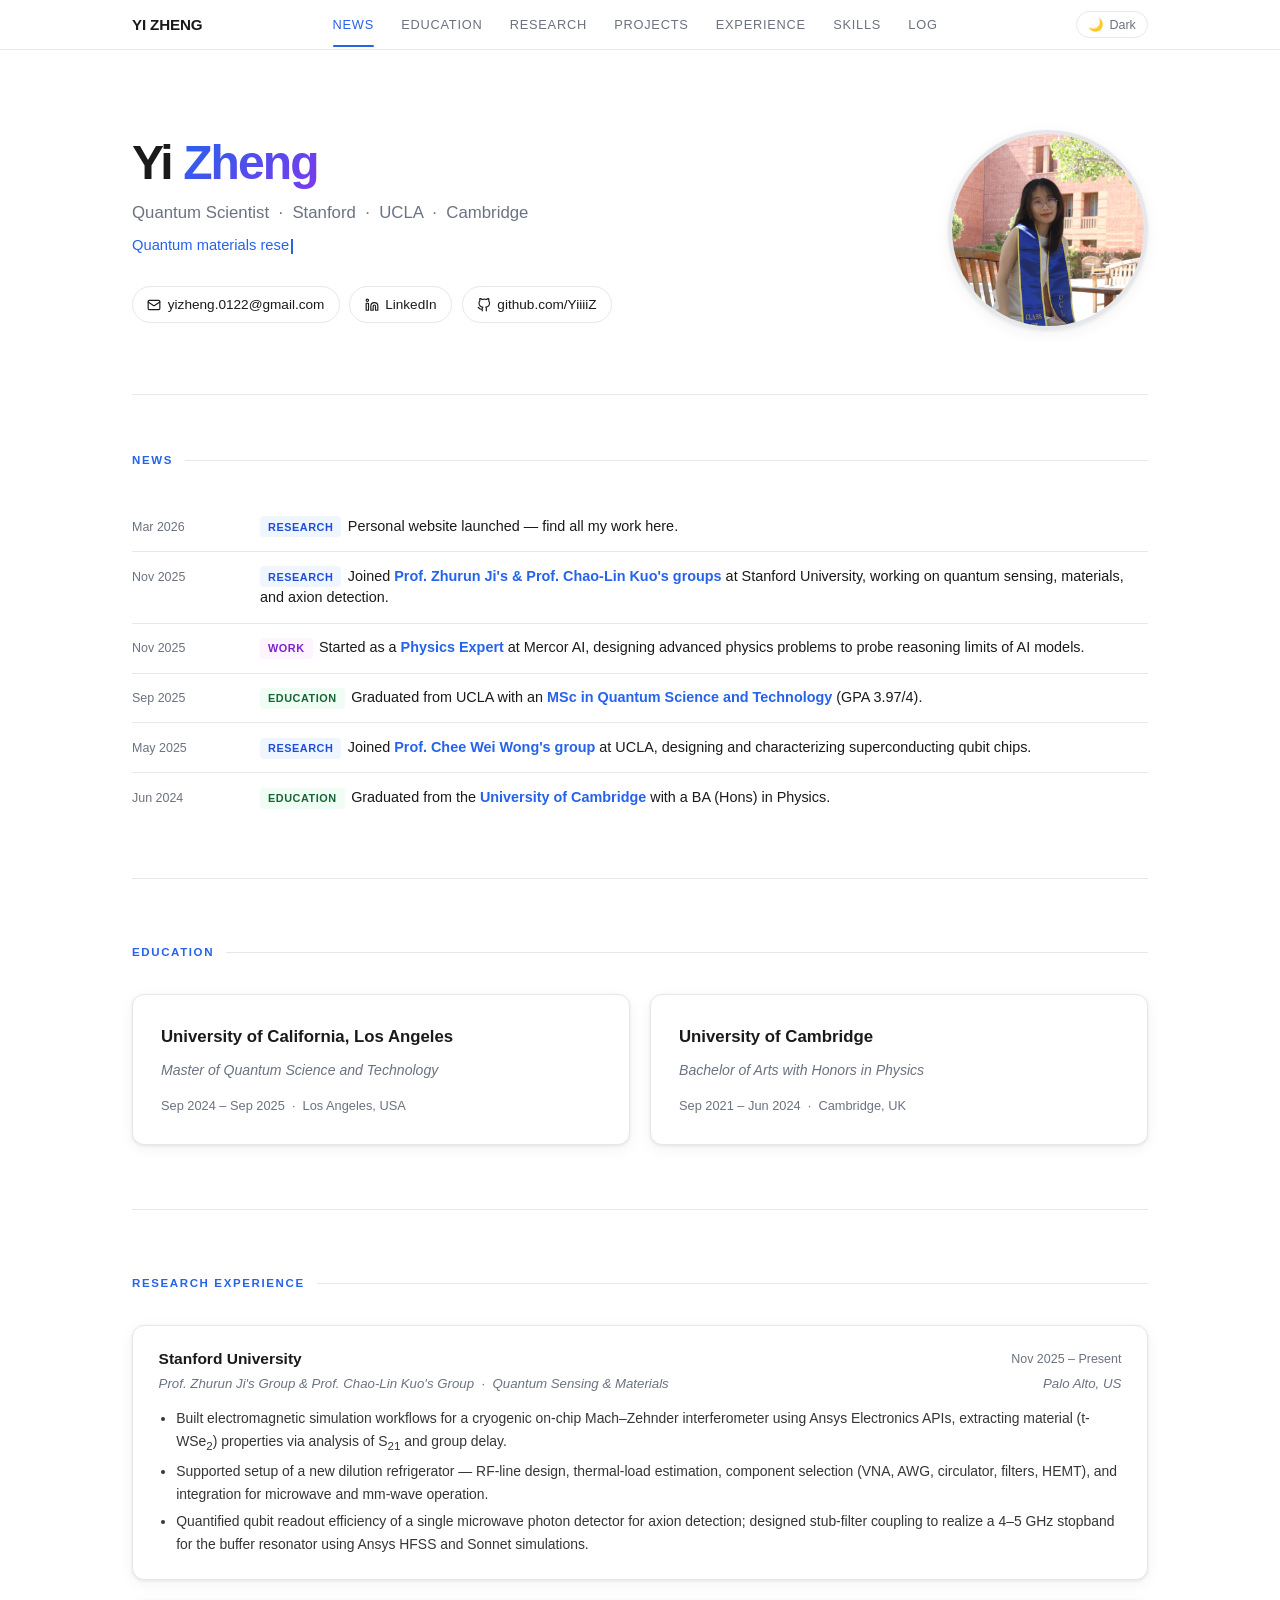
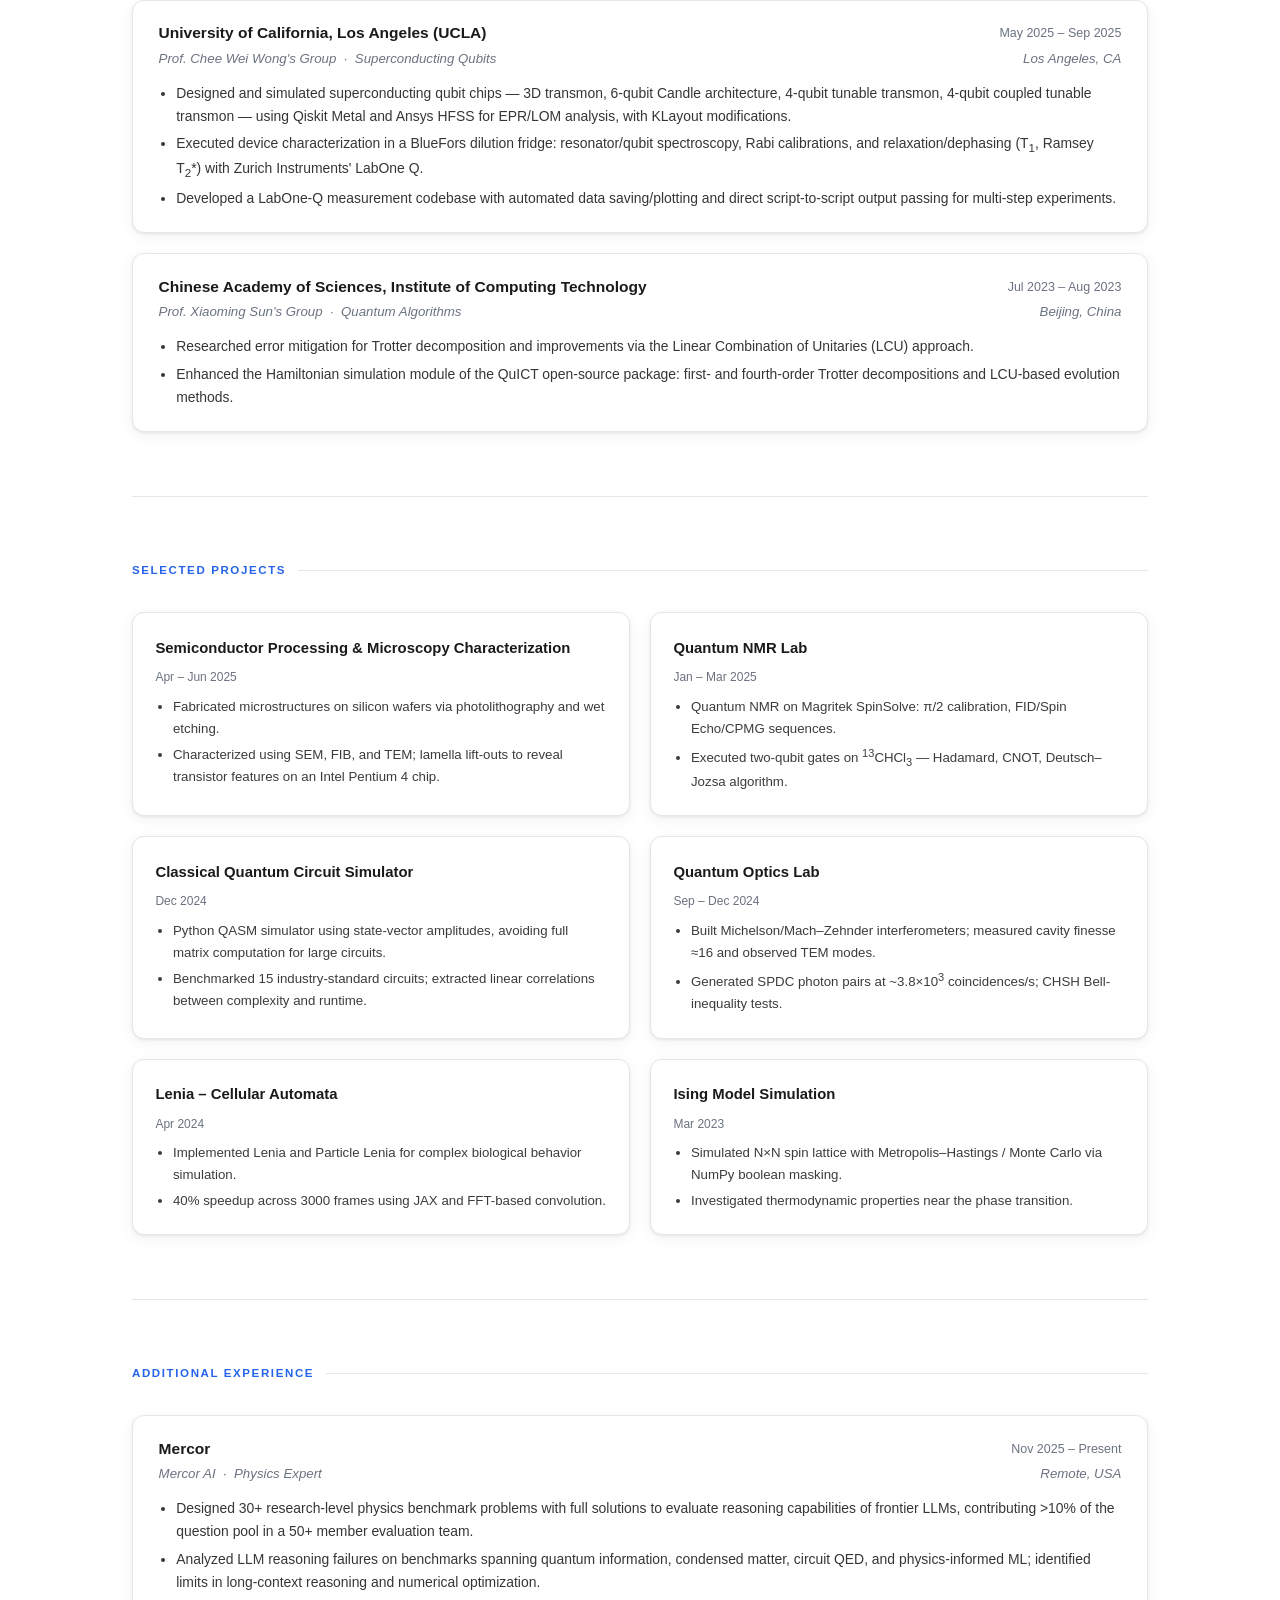
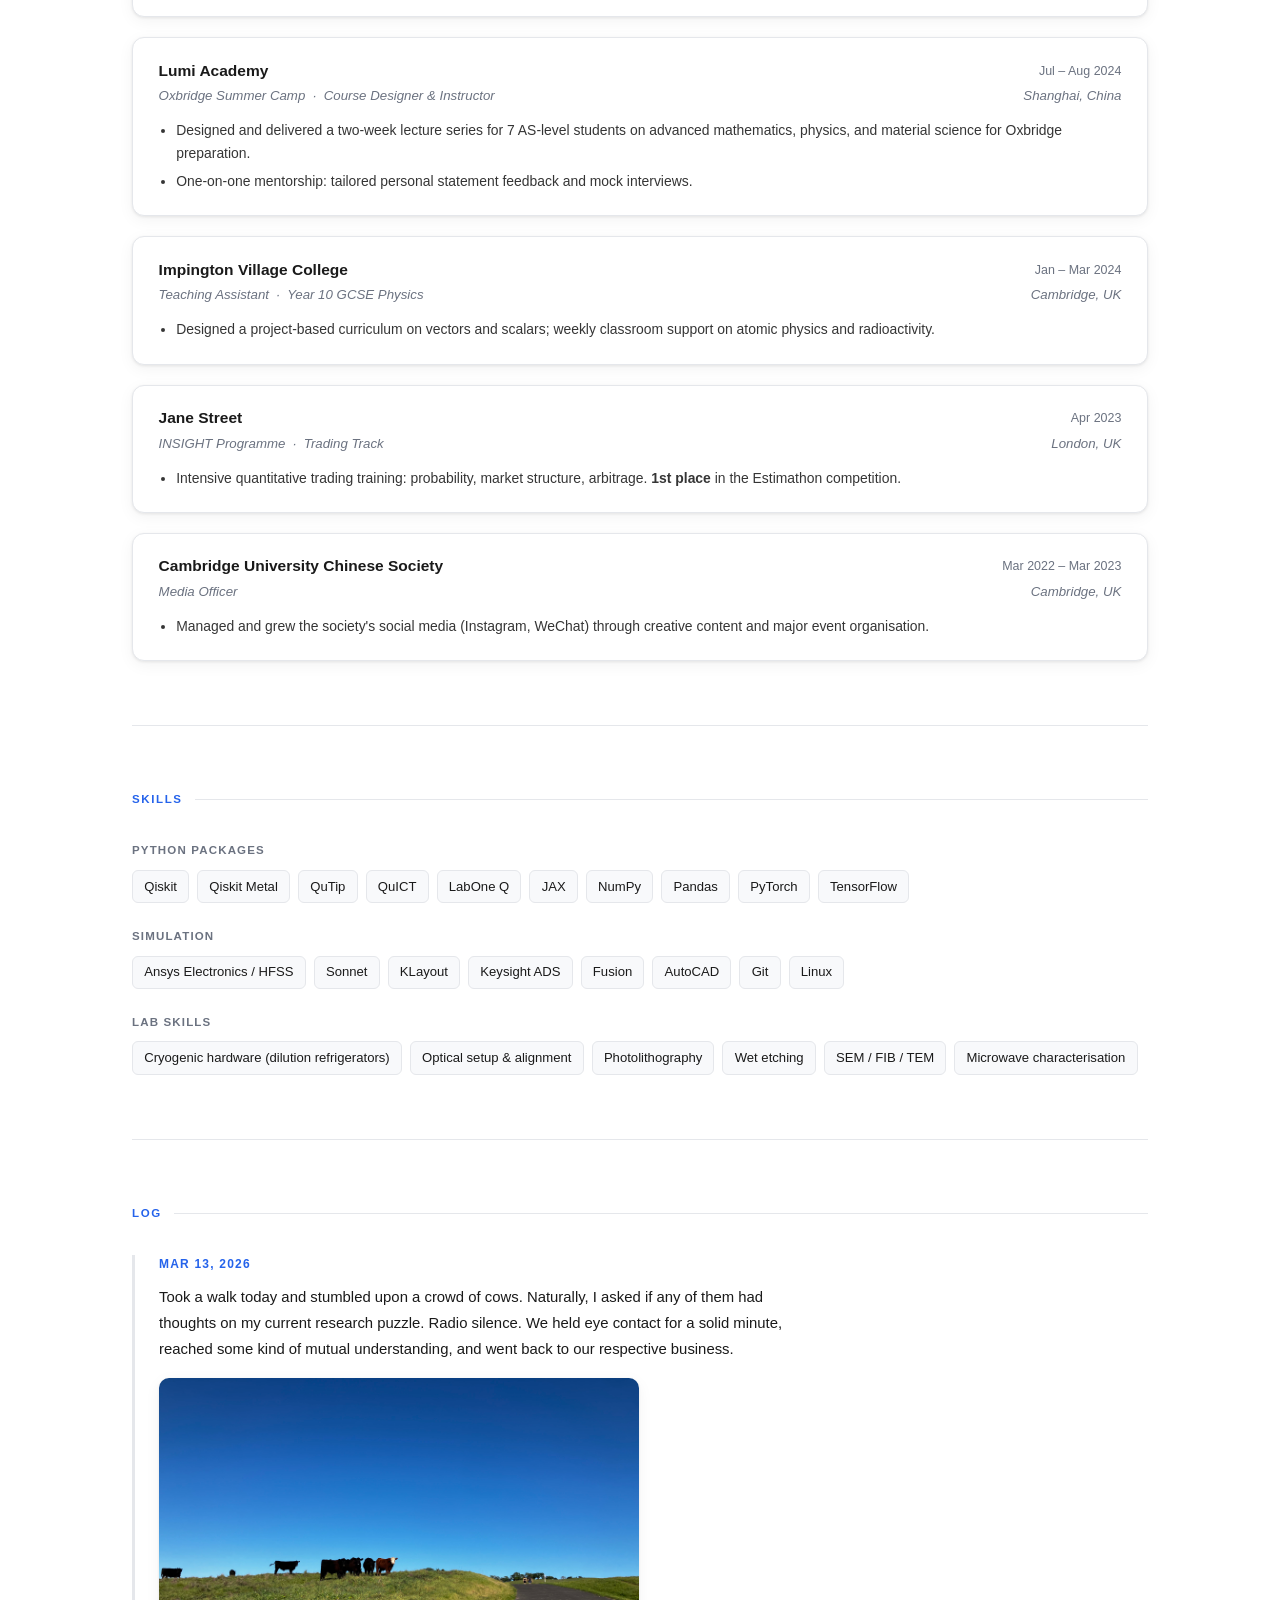
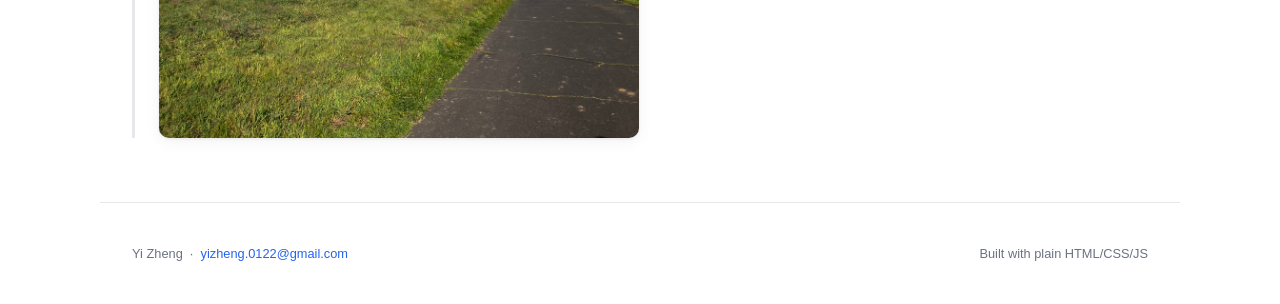
==== commit eeb26104: "Add Log section with first entry Co-Authored-By: Claude Sonnet 4.6 <noreply@anthropic.com>" ====
--- a/index.html
+++ b/index.html
@@ -19,6 +19,7 @@
       <li><a href="#projects">Projects</a></li>
       <li><a href="#experience">Experience</a></li>
       <li><a href="#skills">Skills</a></li>
+      <li><a href="#log">Log</a></li>
     </ul>
     <button class="theme-toggle" id="themeToggle" aria-label="Toggle theme">
       <span id="themeIcon">🌙</span> <span id="themeLabel">Dark</span>
@@ -358,6 +359,22 @@
   </section>
 
 
+  <!-- LOG -->
+  <section id="log">
+    <h2>Log</h2>
+    <div class="log-list">
+
+      <div class="log-entry reveal">
+        <div class="log-date">Mar 13, 2026</div>
+        <div class="log-body">
+          <p>Took a walk today and stumbled upon a crowd of cows. Naturally, I asked if any of them had thoughts on my current research puzzle. Radio silence. We held eye contact for a solid minute, reached some kind of mutual understanding, and went back to our respective business.</p>
+          <img src="photos/log_2026-03-13_cows.jpg" alt="The cows" class="log-photo" />
+        </div>
+      </div>
+
+    </div>
+  </section>
+
 </main>
 
 <!-- FOOTER -->
--- a/styles.css
+++ b/styles.css
@@ -541,6 +541,42 @@
 }
 
 
+/* ── LOG ── */
+.log-list { display: flex; flex-direction: column; gap: 2.5rem; }
+
+.log-entry {
+  border-left: 3px solid var(--border);
+  padding-left: 1.5rem;
+  transition: border-color var(--transition);
+}
+
+.log-entry:hover { border-color: var(--accent); }
+
+.log-date {
+  font-size: 0.75rem;
+  font-weight: 700;
+  letter-spacing: 0.1em;
+  text-transform: uppercase;
+  color: var(--accent);
+  margin-bottom: 0.6rem;
+}
+
+.log-body p {
+  font-size: 0.93rem;
+  line-height: 1.75;
+  color: var(--text);
+  max-width: 640px;
+}
+
+.log-photo {
+  margin-top: 1rem;
+  border-radius: 10px;
+  max-width: 480px;
+  width: 100%;
+  display: block;
+  box-shadow: var(--shadow);
+}
+
 /* ── FOOTER ── */
 footer {
   max-width: var(--max-w);
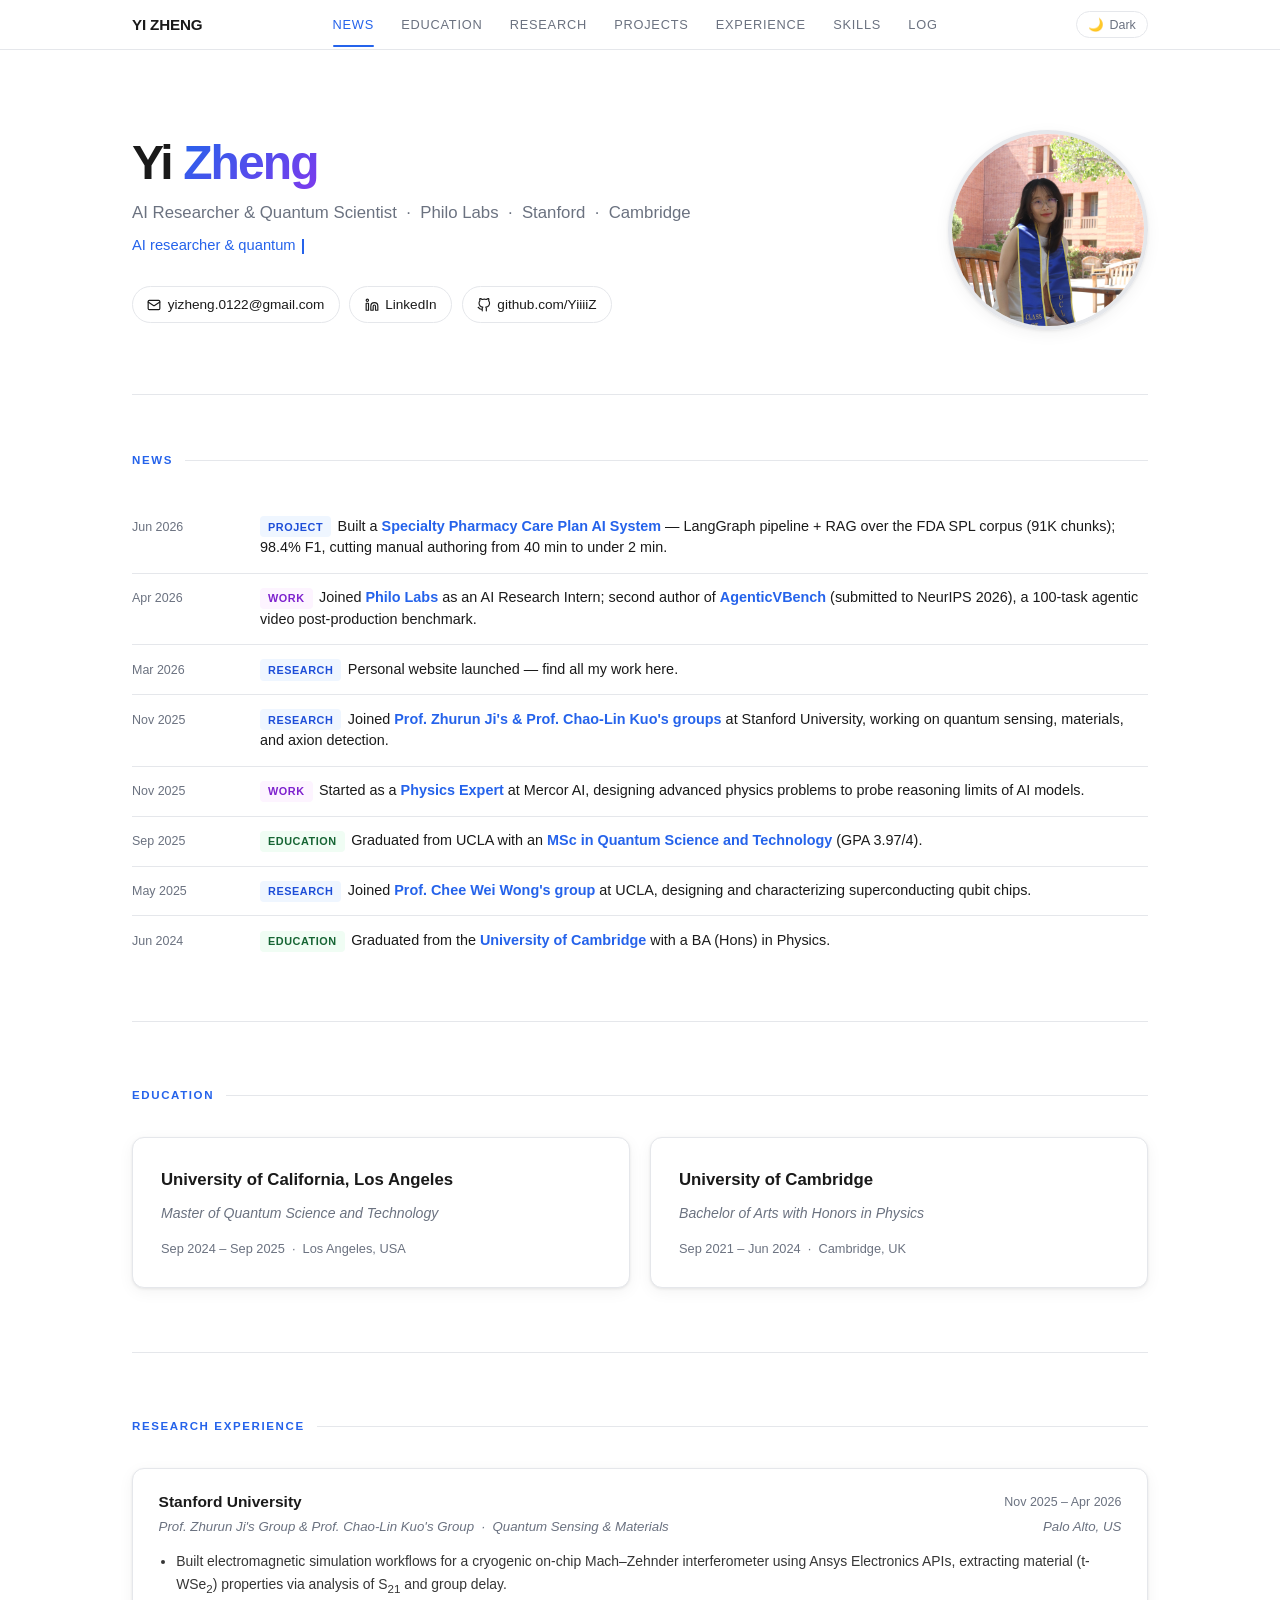
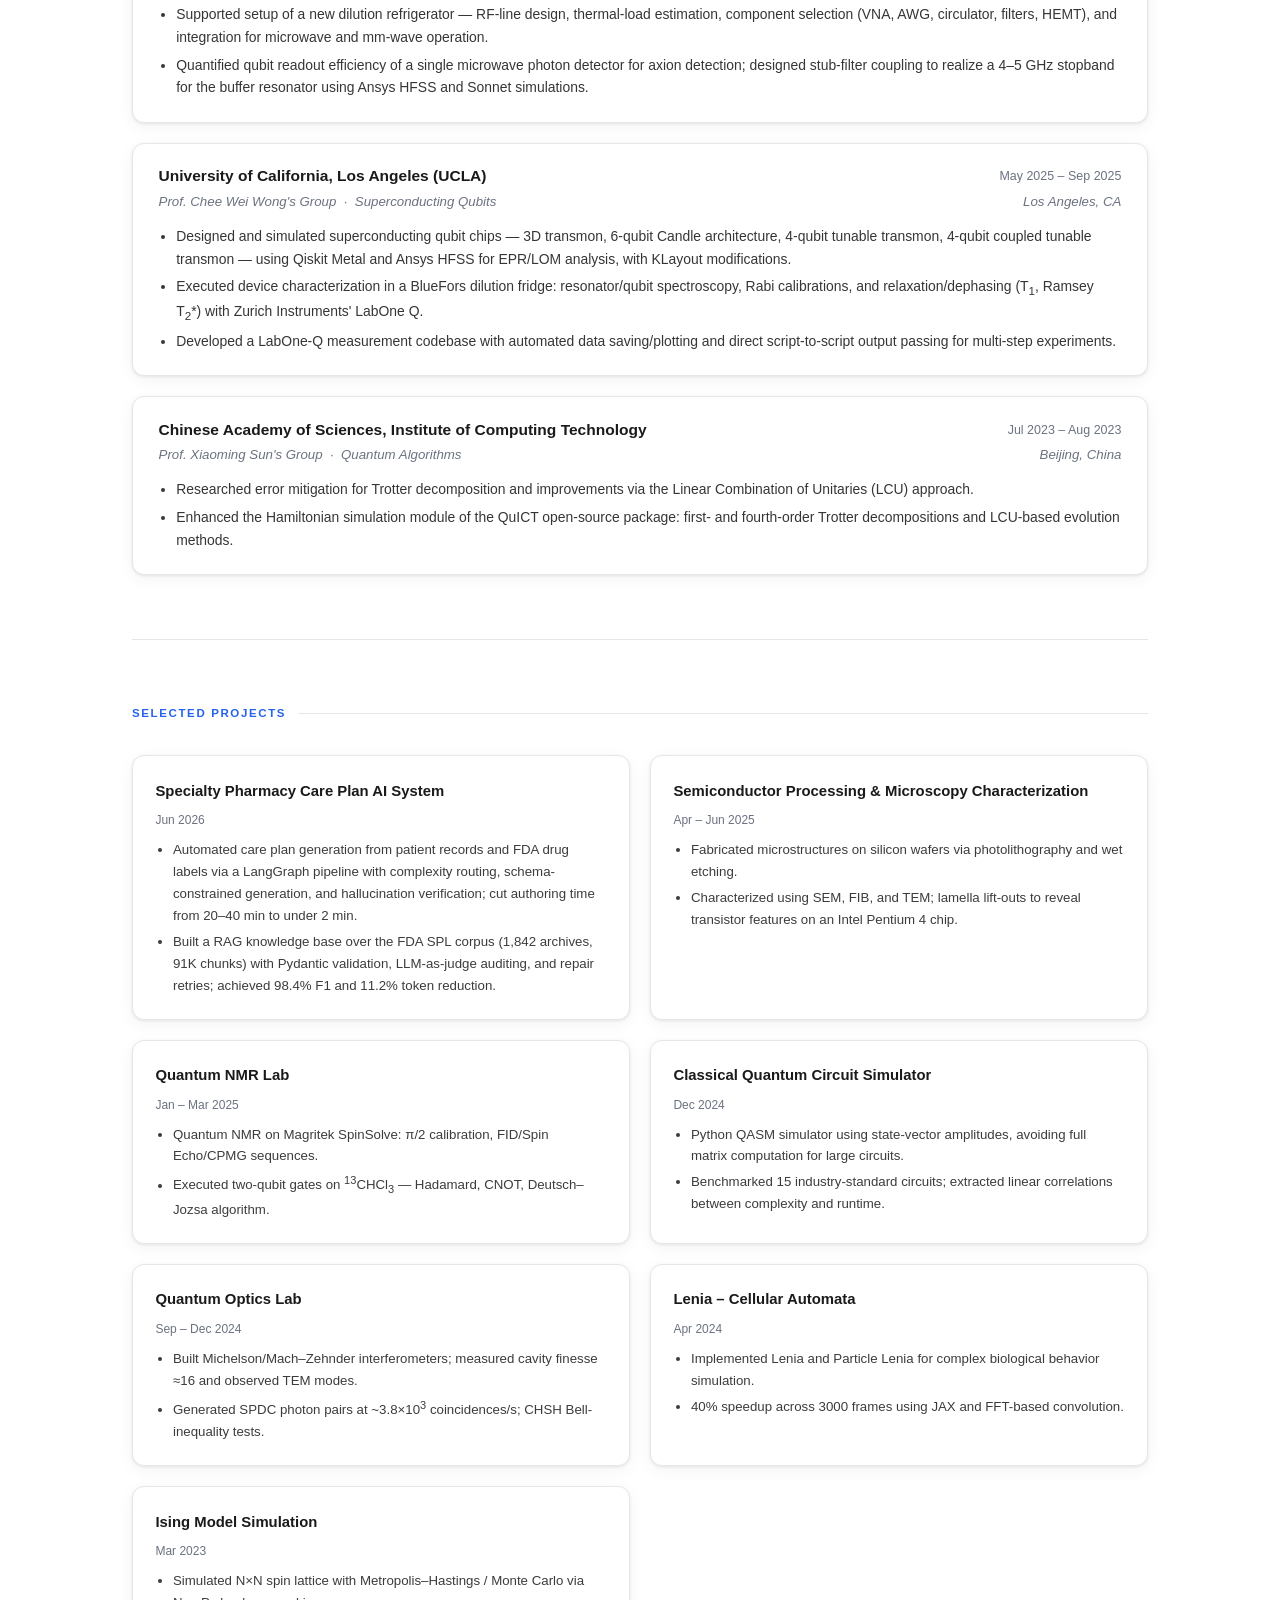
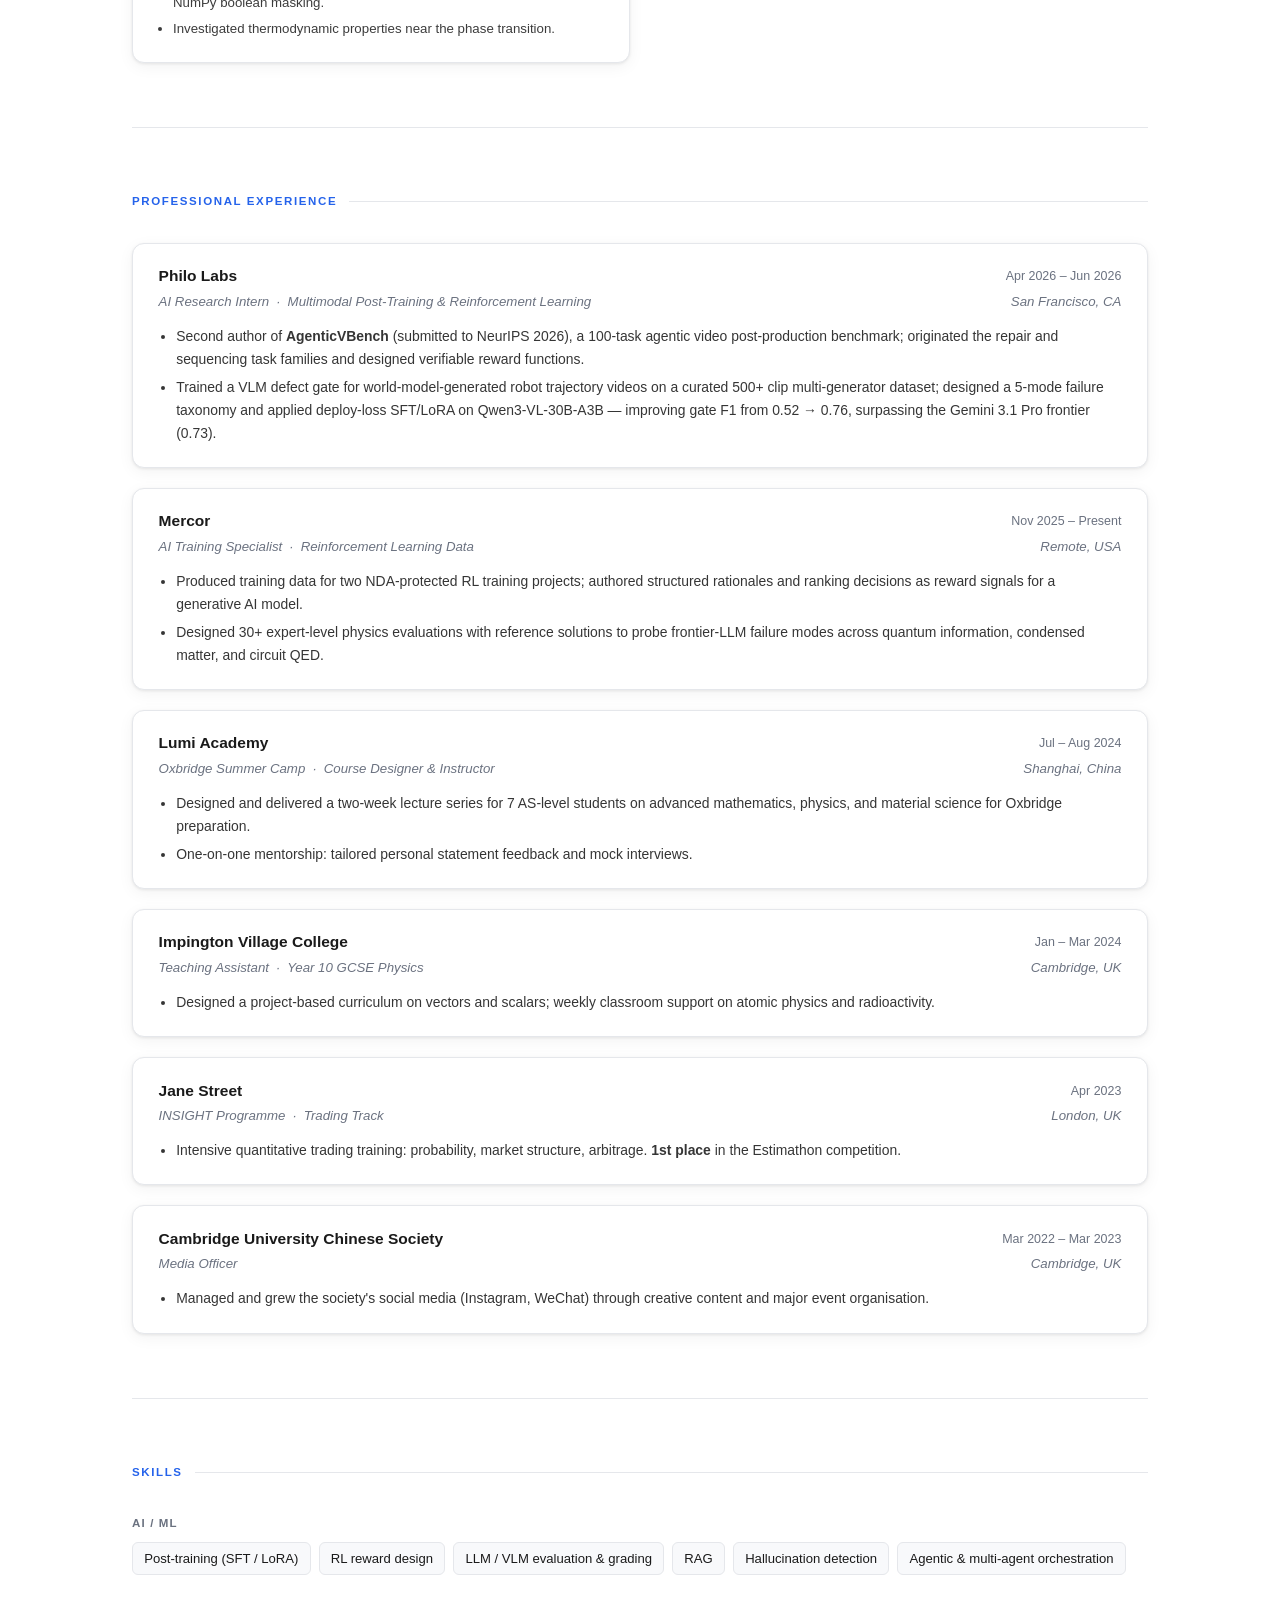
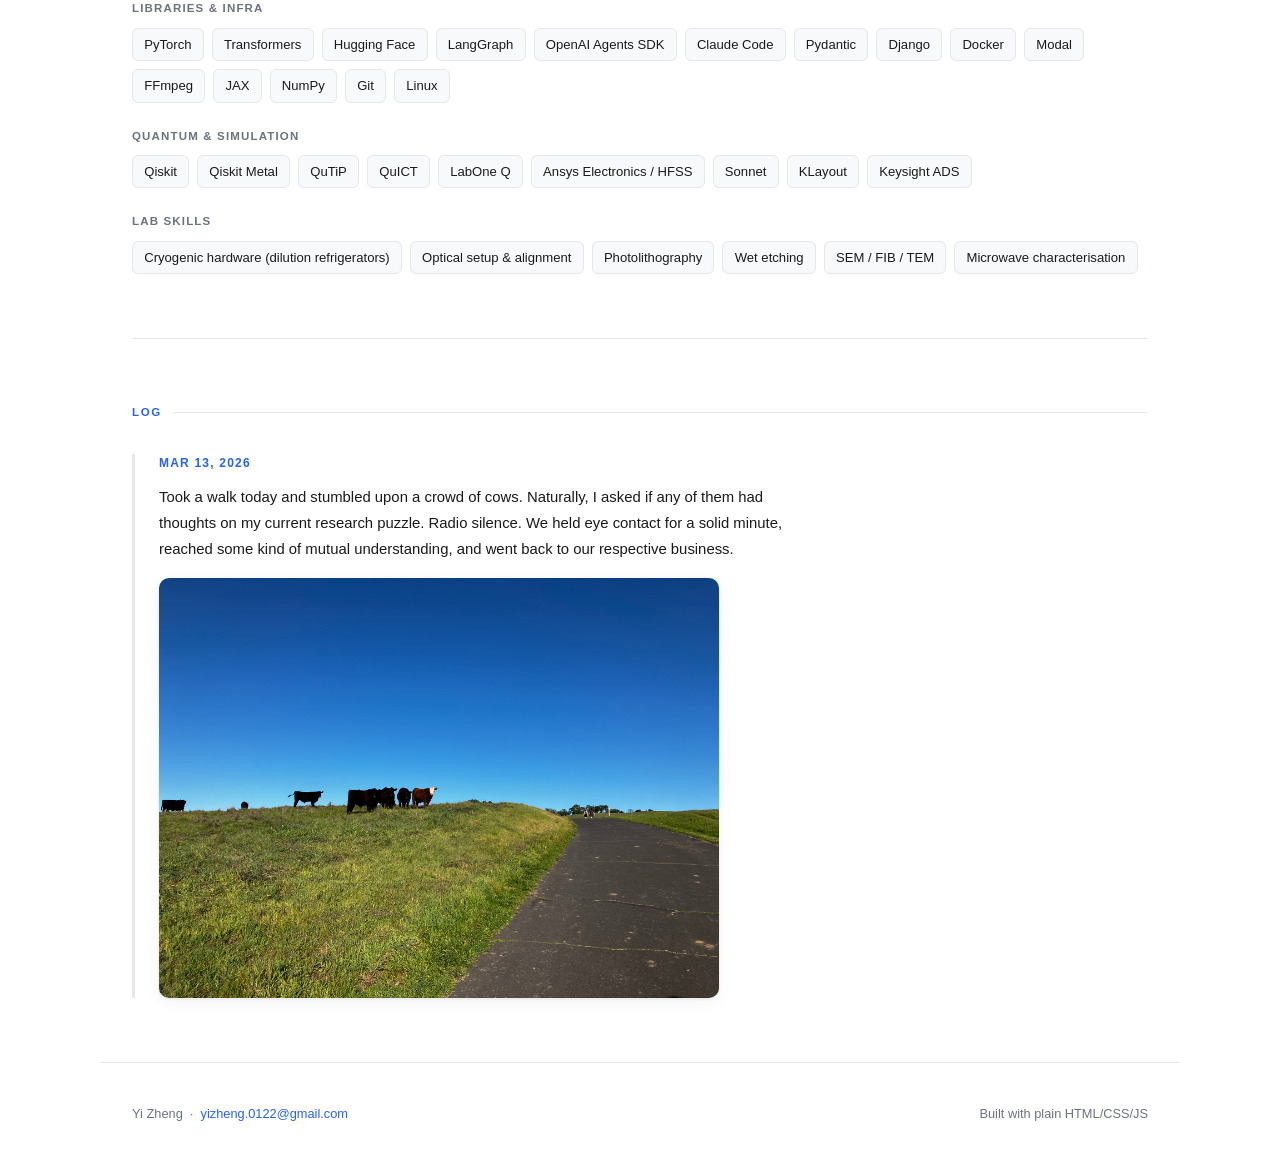
==== commit 746db824: "Update site with latest experience: Philo Labs, AI/ML skills, Pharmacy project - Add Philo Labs AI R" ====
--- a/index.html
+++ b/index.html
@@ -3,7 +3,7 @@
 <head>
   <meta charset="UTF-8" />
   <meta name="viewport" content="width=device-width, initial-scale=1.0" />
-  <title>Yi Zheng — Quantum Scientist</title>
+  <title>Yi Zheng — AI Researcher &amp; Quantum Scientist</title>
   <link rel="stylesheet" href="styles.css" />
 </head>
 <body>
@@ -33,7 +33,7 @@
   <section id="hero">
     <div class="hero-text">
       <h1>Yi <span>Zheng</span></h1>
-      <p class="tagline">Quantum Scientist &nbsp;·&nbsp; Stanford &nbsp;·&nbsp; UCLA &nbsp;·&nbsp; Cambridge</p>
+      <p class="tagline">AI Researcher &amp; Quantum Scientist &nbsp;·&nbsp; Philo Labs &nbsp;·&nbsp; Stanford &nbsp;·&nbsp; Cambridge</p>
       <div class="typed-wrapper">
         <span id="typed-text"></span><span class="typed-cursor"></span>
       </div>
@@ -60,6 +60,14 @@
     <h2>News</h2>
     <div class="news-list">
       <div class="news-item reveal">
+        <span class="news-date">Jun 2026</span>
+        <span class="news-text"><span class="news-tag tag-research">Project</span>Built a <strong>Specialty Pharmacy Care Plan AI System</strong> — LangGraph pipeline + RAG over the FDA SPL corpus (91K chunks); 98.4% F1, cutting manual authoring from 40 min to under 2 min.</span>
+      </div>
+      <div class="news-item reveal reveal-delay-1">
+        <span class="news-date">Apr 2026</span>
+        <span class="news-text"><span class="news-tag tag-news">Work</span>Joined <strong>Philo Labs</strong> as an AI Research Intern; second author of <strong>AgenticVBench</strong> (submitted to NeurIPS 2026), a 100-task agentic video post-production benchmark.</span>
+      </div>
+      <div class="news-item reveal">
         <span class="news-date">Mar 2026</span>
         <span class="news-text"><span class="news-tag tag-research">Research</span>Personal website launched — find all my work here.</span>
       </div>
@@ -119,7 +127,7 @@
       <div class="entry reveal">
         <div class="entry-header">
           <span class="entry-title">Stanford University</span>
-          <span class="entry-date">Nov 2025 – Present</span>
+          <span class="entry-date">Nov 2025 – Apr 2026</span>
         </div>
         <div class="entry-sub">
           <span>Prof. Zhurun Ji's Group &amp; Prof. Chao-Lin Kuo's Group &nbsp;·&nbsp; Quantum Sensing &amp; Materials</span>
@@ -172,6 +180,15 @@
     <div class="projects-grid">
 
       <div class="proj-card reveal">
+        <div class="proj-title">Specialty Pharmacy Care Plan AI System</div>
+        <div class="proj-date">Jun 2026</div>
+        <ul>
+          <li>Automated care plan generation from patient records and FDA drug labels via a LangGraph pipeline with complexity routing, schema-constrained generation, and hallucination verification; cut authoring time from 20–40 min to under 2 min.</li>
+          <li>Built a RAG knowledge base over the FDA SPL corpus (1,842 archives, 91K chunks) with Pydantic validation, LLM-as-judge auditing, and repair retries; achieved 98.4% F1 and 11.2% token reduction.</li>
+        </ul>
+      </div>
+
+      <div class="proj-card reveal reveal-delay-1">
         <div class="proj-title">Semiconductor Processing &amp; Microscopy Characterization</div>
         <div class="proj-date">Apr – Jun 2025</div>
         <ul>
@@ -230,21 +247,36 @@
 
   <!-- EXPERIENCE -->
   <section id="experience">
-    <h2>Additional Experience</h2>
+    <h2>Professional Experience</h2>
     <div class="entries">
 
       <div class="entry reveal">
+        <div class="entry-header">
+          <span class="entry-title">Philo Labs</span>
+          <span class="entry-date">Apr 2026 – Jun 2026</span>
+        </div>
+        <div class="entry-sub">
+          <span>AI Research Intern &nbsp;·&nbsp; Multimodal Post-Training &amp; Reinforcement Learning</span>
+          <span>San Francisco, CA</span>
+        </div>
+        <ul>
+          <li>Second author of <strong>AgenticVBench</strong> (submitted to NeurIPS 2026), a 100-task agentic video post-production benchmark; originated the repair and sequencing task families and designed verifiable reward functions.</li>
+          <li>Trained a VLM defect gate for world-model-generated robot trajectory videos on a curated 500+ clip multi-generator dataset; designed a 5-mode failure taxonomy and applied deploy-loss SFT/LoRA on Qwen3-VL-30B-A3B — improving gate F1 from 0.52 → 0.76, surpassing the Gemini 3.1 Pro frontier (0.73).</li>
+        </ul>
+      </div>
+
+      <div class="entry reveal reveal-delay-1">
         <div class="entry-header">
           <span class="entry-title">Mercor</span>
           <span class="entry-date">Nov 2025 – Present</span>
         </div>
         <div class="entry-sub">
-          <span>Mercor AI &nbsp;·&nbsp; Physics Expert</span>
+          <span>AI Training Specialist &nbsp;·&nbsp; Reinforcement Learning Data</span>
           <span>Remote, USA</span>
         </div>
         <ul>
-          <li>Designed 30+ research-level physics benchmark problems with full solutions to evaluate reasoning capabilities of frontier LLMs, contributing &gt;10% of the question pool in a 50+ member evaluation team.</li>
-          <li>Analyzed LLM reasoning failures on benchmarks spanning quantum information, condensed matter, circuit QED, and physics-informed ML; identified limits in long-context reasoning and numerical optimization.</li>
+          <li>Produced training data for two NDA-protected RL training projects; authored structured rationales and ranking decisions as reward signals for a generative AI model.</li>
+          <li>Designed 30+ expert-level physics evaluations with reference solutions to probe frontier-LLM failure modes across quantum information, condensed matter, and circuit QED.</li>
         </ul>
       </div>
 
@@ -314,36 +346,54 @@
     <div class="skills-section">
 
       <div class="skill-group reveal">
-        <div class="skill-label">Python Packages</div>
+        <div class="skill-label">AI / ML</div>
+        <div class="skill-tags">
+          <span class="skill-tag">Post-training (SFT / LoRA)</span>
+          <span class="skill-tag">RL reward design</span>
+          <span class="skill-tag">LLM / VLM evaluation &amp; grading</span>
+          <span class="skill-tag">RAG</span>
+          <span class="skill-tag">Hallucination detection</span>
+          <span class="skill-tag">Agentic &amp; multi-agent orchestration</span>
+        </div>
+      </div>
+
+      <div class="skill-group reveal reveal-delay-1">
+        <div class="skill-label">Libraries &amp; Infra</div>
+        <div class="skill-tags">
+          <span class="skill-tag">PyTorch</span>
+          <span class="skill-tag">Transformers</span>
+          <span class="skill-tag">Hugging Face</span>
+          <span class="skill-tag">LangGraph</span>
+          <span class="skill-tag">OpenAI Agents SDK</span>
+          <span class="skill-tag">Claude Code</span>
+          <span class="skill-tag">Pydantic</span>
+          <span class="skill-tag">Django</span>
+          <span class="skill-tag">Docker</span>
+          <span class="skill-tag">Modal</span>
+          <span class="skill-tag">FFmpeg</span>
+          <span class="skill-tag">JAX</span>
+          <span class="skill-tag">NumPy</span>
+          <span class="skill-tag">Git</span>
+          <span class="skill-tag">Linux</span>
+        </div>
+      </div>
+
+      <div class="skill-group reveal reveal-delay-2">
+        <div class="skill-label">Quantum &amp; Simulation</div>
         <div class="skill-tags">
           <span class="skill-tag">Qiskit</span>
           <span class="skill-tag">Qiskit Metal</span>
-          <span class="skill-tag">QuTip</span>
+          <span class="skill-tag">QuTiP</span>
           <span class="skill-tag">QuICT</span>
           <span class="skill-tag">LabOne Q</span>
-          <span class="skill-tag">JAX</span>
-          <span class="skill-tag">NumPy</span>
-          <span class="skill-tag">Pandas</span>
-          <span class="skill-tag">PyTorch</span>
-          <span class="skill-tag">TensorFlow</span>
-        </div>
-      </div>
-
-      <div class="skill-group reveal reveal-delay-1">
-        <div class="skill-label">Simulation</div>
-        <div class="skill-tags">
           <span class="skill-tag">Ansys Electronics / HFSS</span>
           <span class="skill-tag">Sonnet</span>
           <span class="skill-tag">KLayout</span>
           <span class="skill-tag">Keysight ADS</span>
-          <span class="skill-tag">Fusion</span>
-          <span class="skill-tag">AutoCAD</span>
-          <span class="skill-tag">Git</span>
-          <span class="skill-tag">Linux</span>
-        </div>
-      </div>
-
-      <div class="skill-group reveal reveal-delay-2">
+        </div>
+      </div>
+
+      <div class="skill-group reveal reveal-delay-3">
         <div class="skill-label">Lab Skills</div>
         <div class="skill-tags">
           <span class="skill-tag">Cryogenic hardware (dilution refrigerators)</span>
@@ -408,11 +458,11 @@
 
   // ── TYPED TEXT ──
   const phrases = [
-    'Quantum materials researcher',
+    'AI researcher & quantum scientist',
+    'VLM fine-tuning & RL reward design',
+    'NeurIPS 2026 co-author',
     'Superconducting qubit designer',
-    'Stanford · UCLA · Cambridge',
     'Dilution refrigerator wrangler',
-    'Physics problem creator',
   ];
   let pi = 0, ci = 0, deleting = false;
   const el = document.getElementById('typed-text');
--- a/styles.css
+++ b/styles.css
@@ -571,8 +571,9 @@
 .log-photo {
   margin-top: 1rem;
   border-radius: 10px;
-  max-width: 480px;
   width: 100%;
+  max-width: 560px;
+  height: auto;
   display: block;
   box-shadow: var(--shadow);
 }
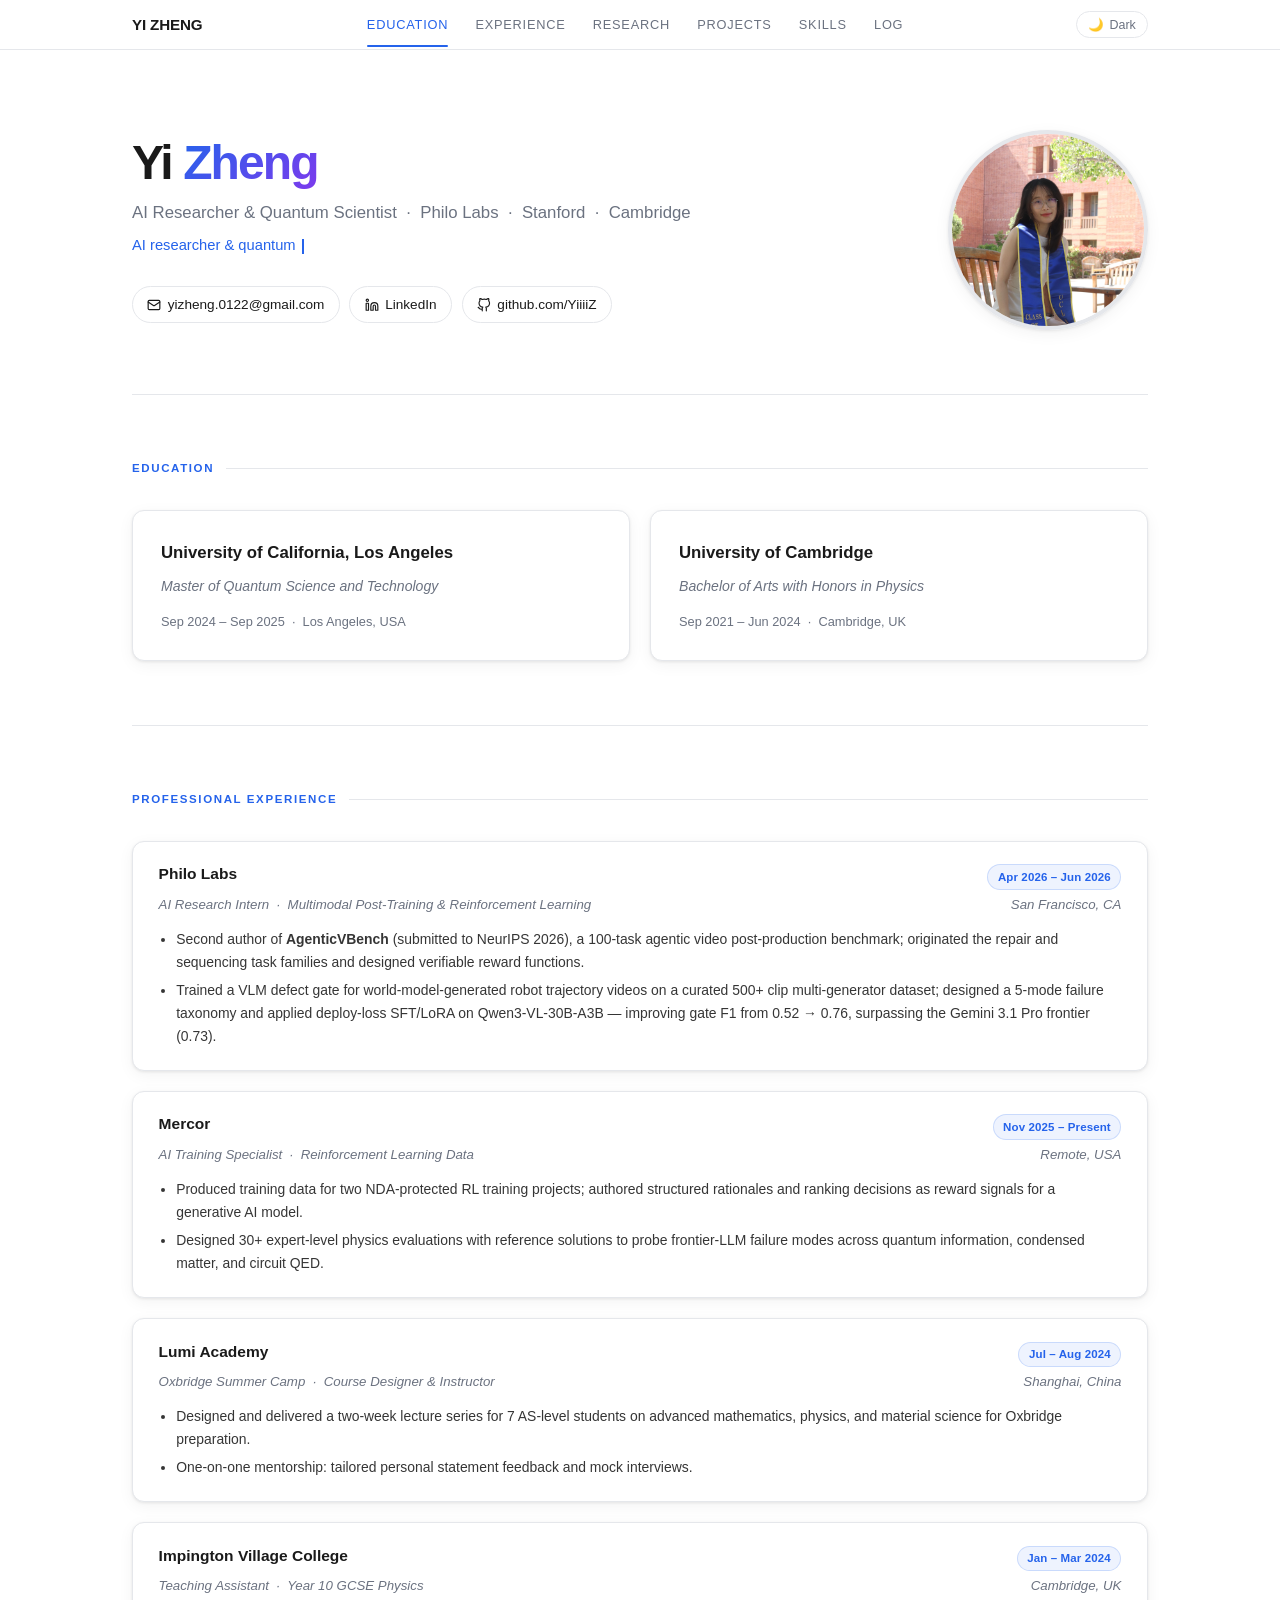
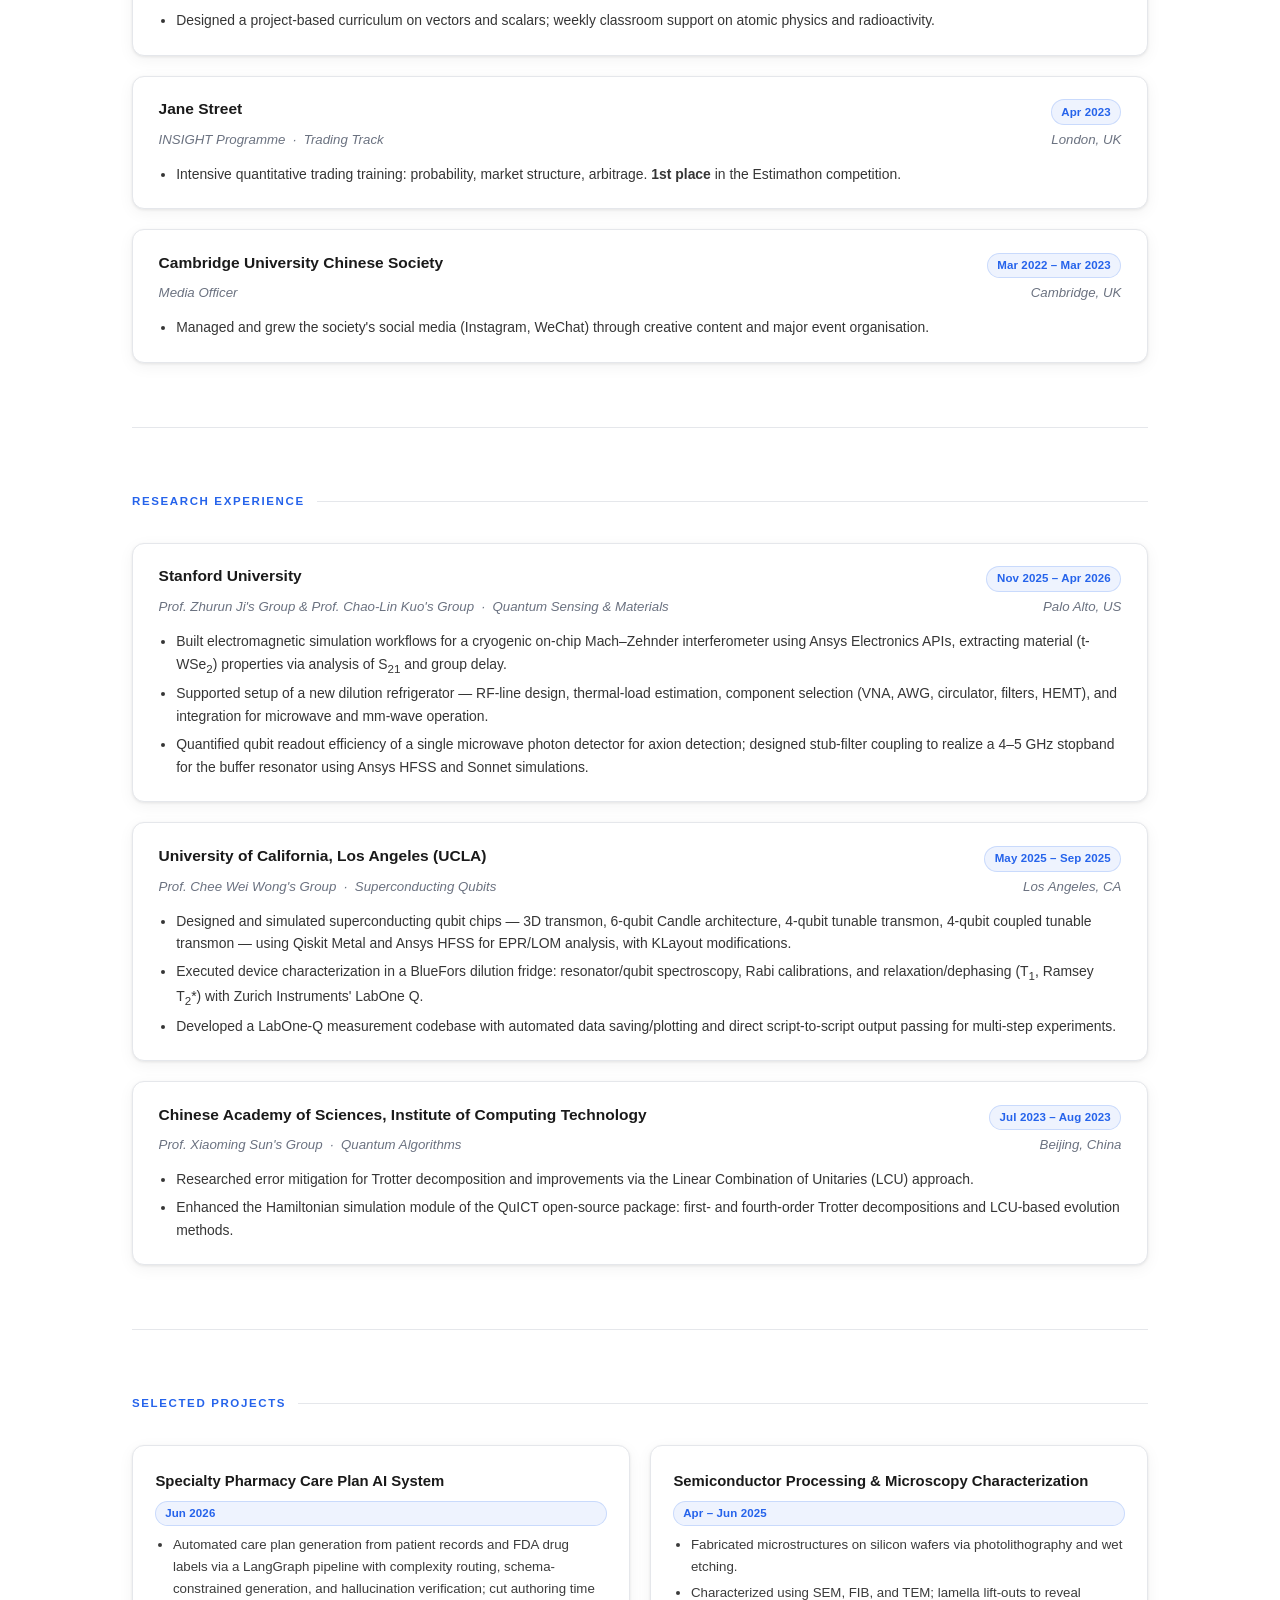
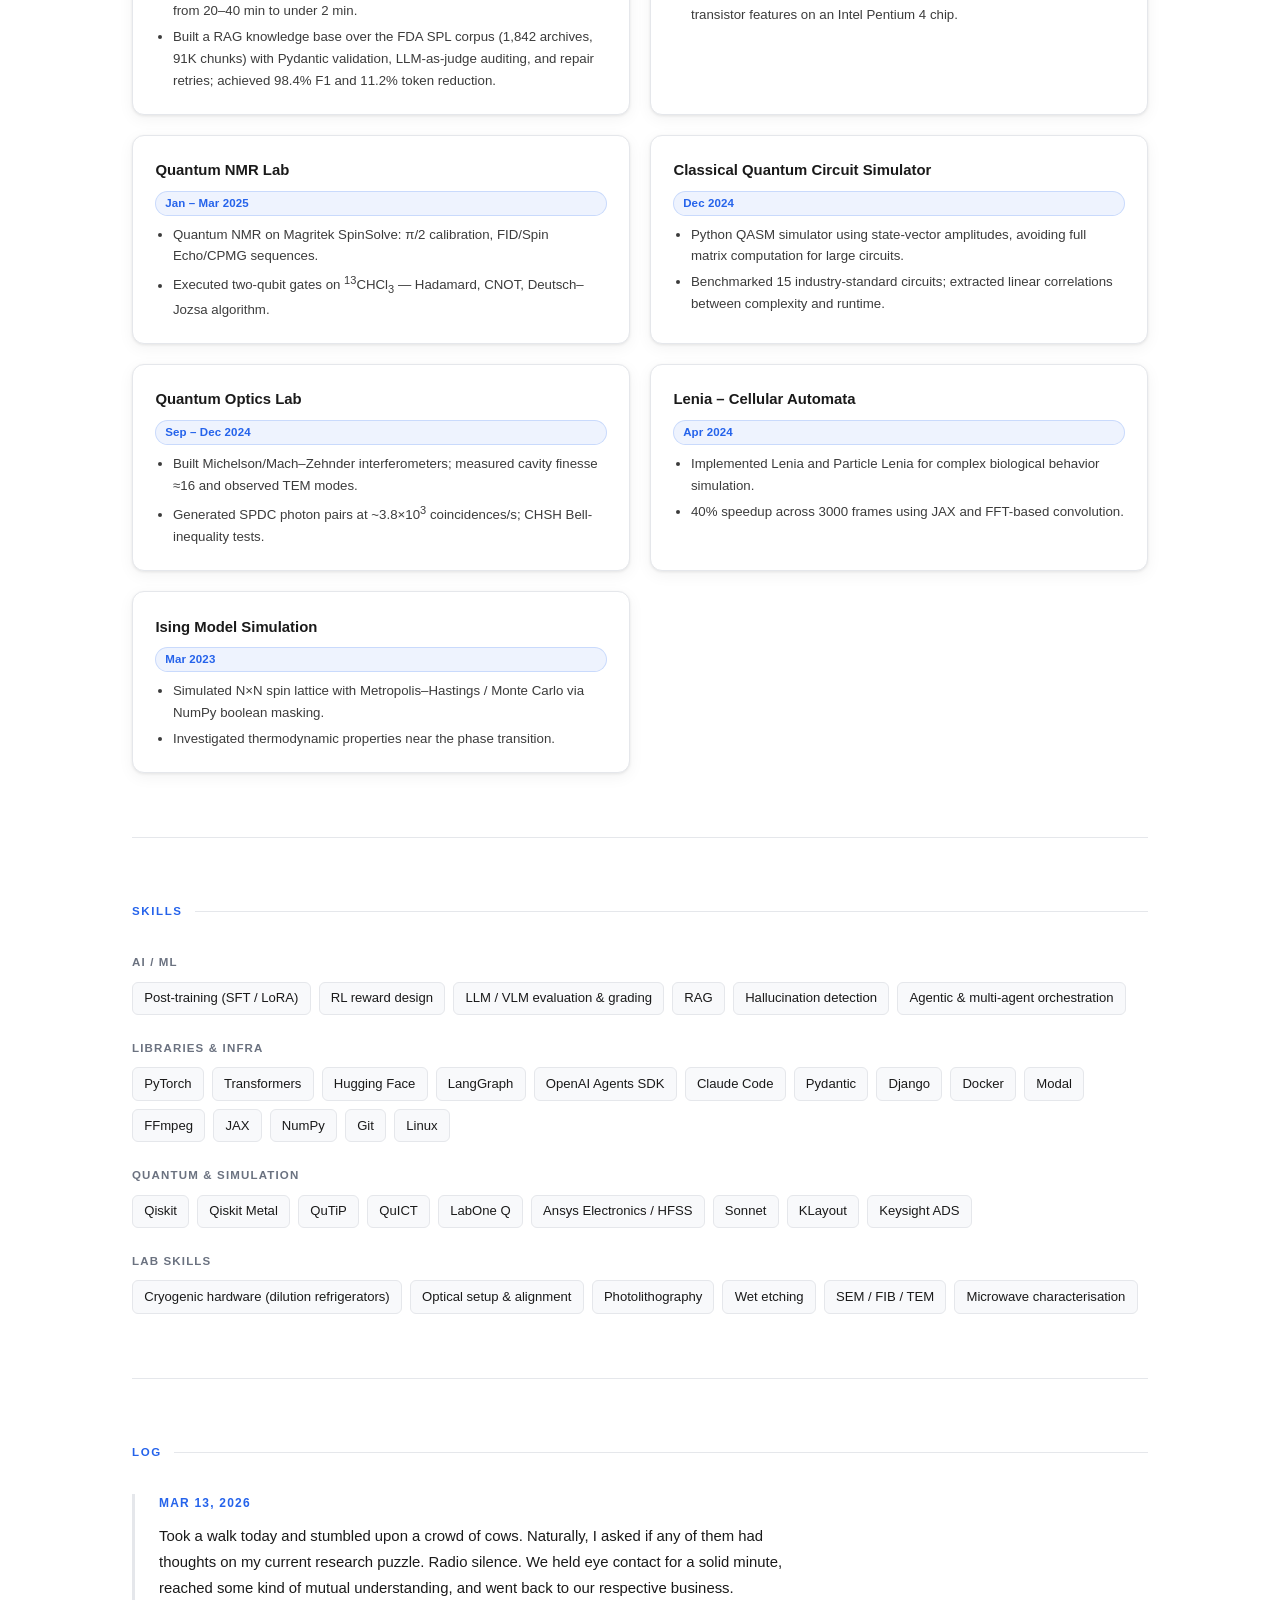
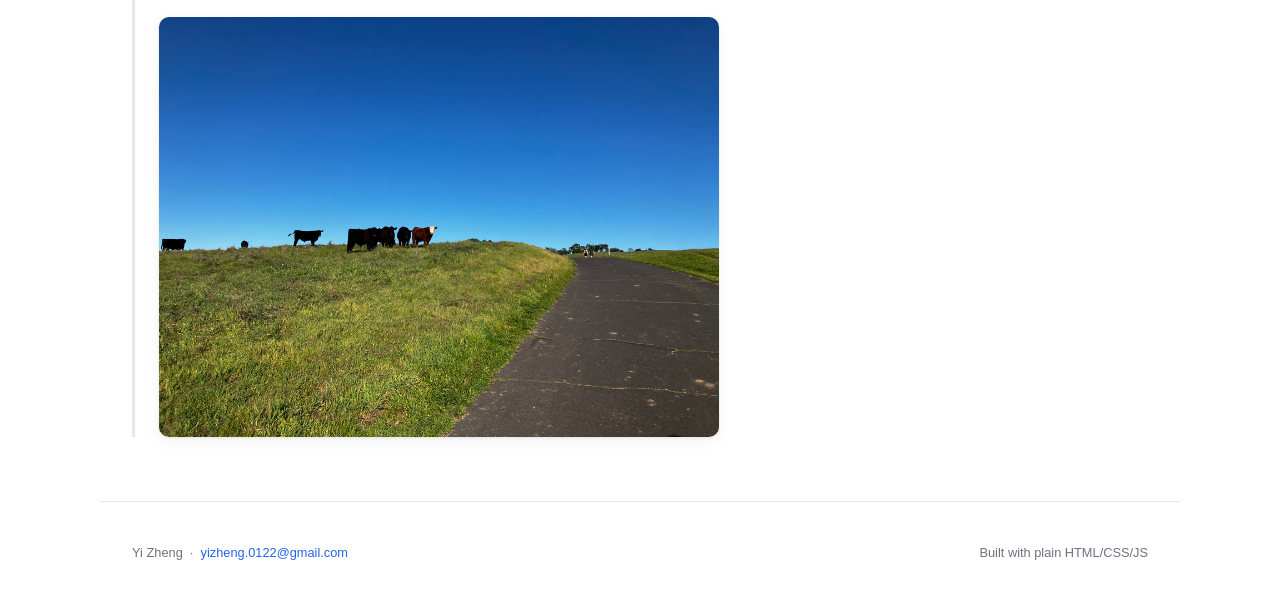
==== commit 317f2172: "Remove news section, reorder sections, style dates as accent pills - Remove News section and its nav" ====
--- a/index.html
+++ b/index.html
@@ -13,11 +13,10 @@
   <div class="nav-inner">
     <a class="nav-logo" href="#hero">Yi Zheng</a>
     <ul>
-      <li><a href="#news">News</a></li>
       <li><a href="#education">Education</a></li>
+      <li><a href="#experience">Experience</a></li>
       <li><a href="#research">Research</a></li>
       <li><a href="#projects">Projects</a></li>
-      <li><a href="#experience">Experience</a></li>
       <li><a href="#skills">Skills</a></li>
       <li><a href="#log">Log</a></li>
     </ul>
@@ -55,45 +54,6 @@
     <img class="hero-photo" src="photos/profile.jpg" alt="Yi Zheng" />
   </section>
 
-  <!-- NEWS -->
-  <section id="news">
-    <h2>News</h2>
-    <div class="news-list">
-      <div class="news-item reveal">
-        <span class="news-date">Jun 2026</span>
-        <span class="news-text"><span class="news-tag tag-research">Project</span>Built a <strong>Specialty Pharmacy Care Plan AI System</strong> — LangGraph pipeline + RAG over the FDA SPL corpus (91K chunks); 98.4% F1, cutting manual authoring from 40 min to under 2 min.</span>
-      </div>
-      <div class="news-item reveal reveal-delay-1">
-        <span class="news-date">Apr 2026</span>
-        <span class="news-text"><span class="news-tag tag-news">Work</span>Joined <strong>Philo Labs</strong> as an AI Research Intern; second author of <strong>AgenticVBench</strong> (submitted to NeurIPS 2026), a 100-task agentic video post-production benchmark.</span>
-      </div>
-      <div class="news-item reveal">
-        <span class="news-date">Mar 2026</span>
-        <span class="news-text"><span class="news-tag tag-research">Research</span>Personal website launched — find all my work here.</span>
-      </div>
-      <div class="news-item reveal reveal-delay-1">
-        <span class="news-date">Nov 2025</span>
-        <span class="news-text"><span class="news-tag tag-research">Research</span>Joined <strong>Prof. Zhurun Ji's &amp; Prof. Chao-Lin Kuo's groups</strong> at Stanford University, working on quantum sensing, materials, and axion detection.</span>
-      </div>
-      <div class="news-item reveal reveal-delay-1">
-        <span class="news-date">Nov 2025</span>
-        <span class="news-text"><span class="news-tag tag-news">Work</span>Started as a <strong>Physics Expert</strong> at Mercor AI, designing advanced physics problems to probe reasoning limits of AI models.</span>
-      </div>
-      <div class="news-item reveal reveal-delay-2">
-        <span class="news-date">Sep 2025</span>
-        <span class="news-text"><span class="news-tag tag-edu">Education</span>Graduated from UCLA with an <strong>MSc in Quantum Science and Technology</strong> (GPA 3.97/4).</span>
-      </div>
-      <div class="news-item reveal reveal-delay-2">
-        <span class="news-date">May 2025</span>
-        <span class="news-text"><span class="news-tag tag-research">Research</span>Joined <strong>Prof. Chee Wei Wong's group</strong> at UCLA, designing and characterizing superconducting qubit chips.</span>
-      </div>
-      <div class="news-item reveal reveal-delay-3">
-        <span class="news-date">Jun 2024</span>
-        <span class="news-text"><span class="news-tag tag-edu">Education</span>Graduated from the <strong>University of Cambridge</strong> with a BA (Hons) in Physics.</span>
-      </div>
-    </div>
-  </section>
-
   <!-- EDUCATION -->
   <section id="education">
     <h2>Education</h2>
@@ -104,7 +64,6 @@
         <div class="edu-degree">Master of Quantum Science and Technology</div>
         <div class="edu-meta">
           <span class="edu-date">Sep 2024 – Sep 2025 &nbsp;·&nbsp; Los Angeles, USA</span>
-
         </div>
       </div>
 
@@ -119,6 +78,101 @@
     </div>
   </section>
 
+  <!-- EXPERIENCE -->
+  <section id="experience">
+    <h2>Professional Experience</h2>
+    <div class="entries">
+
+      <div class="entry reveal">
+        <div class="entry-header">
+          <span class="entry-title">Philo Labs</span>
+          <span class="entry-date">Apr 2026 – Jun 2026</span>
+        </div>
+        <div class="entry-sub">
+          <span>AI Research Intern &nbsp;·&nbsp; Multimodal Post-Training &amp; Reinforcement Learning</span>
+          <span>San Francisco, CA</span>
+        </div>
+        <ul>
+          <li>Second author of <strong>AgenticVBench</strong> (submitted to NeurIPS 2026), a 100-task agentic video post-production benchmark; originated the repair and sequencing task families and designed verifiable reward functions.</li>
+          <li>Trained a VLM defect gate for world-model-generated robot trajectory videos on a curated 500+ clip multi-generator dataset; designed a 5-mode failure taxonomy and applied deploy-loss SFT/LoRA on Qwen3-VL-30B-A3B — improving gate F1 from 0.52 → 0.76, surpassing the Gemini 3.1 Pro frontier (0.73).</li>
+        </ul>
+      </div>
+
+      <div class="entry reveal reveal-delay-1">
+        <div class="entry-header">
+          <span class="entry-title">Mercor</span>
+          <span class="entry-date">Nov 2025 – Present</span>
+        </div>
+        <div class="entry-sub">
+          <span>AI Training Specialist &nbsp;·&nbsp; Reinforcement Learning Data</span>
+          <span>Remote, USA</span>
+        </div>
+        <ul>
+          <li>Produced training data for two NDA-protected RL training projects; authored structured rationales and ranking decisions as reward signals for a generative AI model.</li>
+          <li>Designed 30+ expert-level physics evaluations with reference solutions to probe frontier-LLM failure modes across quantum information, condensed matter, and circuit QED.</li>
+        </ul>
+      </div>
+
+      <div class="entry reveal reveal-delay-1">
+        <div class="entry-header">
+          <span class="entry-title">Lumi Academy</span>
+          <span class="entry-date">Jul – Aug 2024</span>
+        </div>
+        <div class="entry-sub">
+          <span>Oxbridge Summer Camp &nbsp;·&nbsp; Course Designer &amp; Instructor</span>
+          <span>Shanghai, China</span>
+        </div>
+        <ul>
+          <li>Designed and delivered a two-week lecture series for 7 AS-level students on advanced mathematics, physics, and material science for Oxbridge preparation.</li>
+          <li>One-on-one mentorship: tailored personal statement feedback and mock interviews.</li>
+        </ul>
+      </div>
+
+      <div class="entry reveal reveal-delay-2">
+        <div class="entry-header">
+          <span class="entry-title">Impington Village College</span>
+          <span class="entry-date">Jan – Mar 2024</span>
+        </div>
+        <div class="entry-sub">
+          <span>Teaching Assistant &nbsp;·&nbsp; Year 10 GCSE Physics</span>
+          <span>Cambridge, UK</span>
+        </div>
+        <ul>
+          <li>Designed a project-based curriculum on vectors and scalars; weekly classroom support on atomic physics and radioactivity.</li>
+        </ul>
+      </div>
+
+      <div class="entry reveal reveal-delay-3">
+        <div class="entry-header">
+          <span class="entry-title">Jane Street</span>
+          <span class="entry-date">Apr 2023</span>
+        </div>
+        <div class="entry-sub">
+          <span>INSIGHT Programme &nbsp;·&nbsp; Trading Track</span>
+          <span>London, UK</span>
+        </div>
+        <ul>
+          <li>Intensive quantitative trading training: probability, market structure, arbitrage. <strong>1st place</strong> in the Estimathon competition.</li>
+        </ul>
+      </div>
+
+      <div class="entry reveal reveal-delay-3">
+        <div class="entry-header">
+          <span class="entry-title">Cambridge University Chinese Society</span>
+          <span class="entry-date">Mar 2022 – Mar 2023</span>
+        </div>
+        <div class="entry-sub">
+          <span>Media Officer</span>
+          <span>Cambridge, UK</span>
+        </div>
+        <ul>
+          <li>Managed and grew the society's social media (Instagram, WeChat) through creative content and major event organisation.</li>
+        </ul>
+      </div>
+
+    </div>
+  </section>
+
   <!-- RESEARCH -->
   <section id="research">
     <h2>Research Experience</h2>
@@ -239,101 +293,6 @@
         <ul>
           <li>Simulated N×N spin lattice with Metropolis–Hastings / Monte Carlo via NumPy boolean masking.</li>
           <li>Investigated thermodynamic properties near the phase transition.</li>
-        </ul>
-      </div>
-
-    </div>
-  </section>
-
-  <!-- EXPERIENCE -->
-  <section id="experience">
-    <h2>Professional Experience</h2>
-    <div class="entries">
-
-      <div class="entry reveal">
-        <div class="entry-header">
-          <span class="entry-title">Philo Labs</span>
-          <span class="entry-date">Apr 2026 – Jun 2026</span>
-        </div>
-        <div class="entry-sub">
-          <span>AI Research Intern &nbsp;·&nbsp; Multimodal Post-Training &amp; Reinforcement Learning</span>
-          <span>San Francisco, CA</span>
-        </div>
-        <ul>
-          <li>Second author of <strong>AgenticVBench</strong> (submitted to NeurIPS 2026), a 100-task agentic video post-production benchmark; originated the repair and sequencing task families and designed verifiable reward functions.</li>
-          <li>Trained a VLM defect gate for world-model-generated robot trajectory videos on a curated 500+ clip multi-generator dataset; designed a 5-mode failure taxonomy and applied deploy-loss SFT/LoRA on Qwen3-VL-30B-A3B — improving gate F1 from 0.52 → 0.76, surpassing the Gemini 3.1 Pro frontier (0.73).</li>
-        </ul>
-      </div>
-
-      <div class="entry reveal reveal-delay-1">
-        <div class="entry-header">
-          <span class="entry-title">Mercor</span>
-          <span class="entry-date">Nov 2025 – Present</span>
-        </div>
-        <div class="entry-sub">
-          <span>AI Training Specialist &nbsp;·&nbsp; Reinforcement Learning Data</span>
-          <span>Remote, USA</span>
-        </div>
-        <ul>
-          <li>Produced training data for two NDA-protected RL training projects; authored structured rationales and ranking decisions as reward signals for a generative AI model.</li>
-          <li>Designed 30+ expert-level physics evaluations with reference solutions to probe frontier-LLM failure modes across quantum information, condensed matter, and circuit QED.</li>
-        </ul>
-      </div>
-
-      <div class="entry reveal reveal-delay-1">
-        <div class="entry-header">
-          <span class="entry-title">Lumi Academy</span>
-          <span class="entry-date">Jul – Aug 2024</span>
-        </div>
-        <div class="entry-sub">
-          <span>Oxbridge Summer Camp &nbsp;·&nbsp; Course Designer &amp; Instructor</span>
-          <span>Shanghai, China</span>
-        </div>
-        <ul>
-          <li>Designed and delivered a two-week lecture series for 7 AS-level students on advanced mathematics, physics, and material science for Oxbridge preparation.</li>
-          <li>One-on-one mentorship: tailored personal statement feedback and mock interviews.</li>
-        </ul>
-      </div>
-
-      <div class="entry reveal reveal-delay-2">
-        <div class="entry-header">
-          <span class="entry-title">Impington Village College</span>
-          <span class="entry-date">Jan – Mar 2024</span>
-        </div>
-        <div class="entry-sub">
-          <span>Teaching Assistant &nbsp;·&nbsp; Year 10 GCSE Physics</span>
-          <span>Cambridge, UK</span>
-        </div>
-        <ul>
-          <li>Designed a project-based curriculum on vectors and scalars; weekly classroom support on atomic physics and radioactivity.</li>
-        </ul>
-      </div>
-
-      <div class="entry reveal reveal-delay-3">
-        <div class="entry-header">
-          <span class="entry-title">Jane Street</span>
-          <span class="entry-date">Apr 2023</span>
-        </div>
-        <div class="entry-sub">
-          <span>INSIGHT Programme &nbsp;·&nbsp; Trading Track</span>
-          <span>London, UK</span>
-        </div>
-        <ul>
-          <li>Intensive quantitative trading training: probability, market structure, arbitrage. <strong>1st place</strong> in the Estimathon competition.</li>
-        </ul>
-      </div>
-
-      <div class="entry reveal reveal-delay-3">
-        <div class="entry-header">
-          <span class="entry-title">Cambridge University Chinese Society</span>
-          <span class="entry-date">Mar 2022 – Mar 2023</span>
-        </div>
-        <div class="entry-sub">
-          <span>Media Officer</span>
-          <span>Cambridge, UK</span>
-        </div>
-        <ul>
-          <li>Managed and grew the society's social media (Instagram, WeChat) through creative content and major event organisation.</li>
         </ul>
       </div>
 
--- a/styles.css
+++ b/styles.css
@@ -381,10 +381,22 @@
 }
 
 .entry-date {
-  font-size: 0.78rem;
-  color: var(--muted);
+  font-size: 0.72rem;
+  font-weight: 600;
+  color: var(--accent);
+  background: rgba(37, 99, 235, 0.08);
+  border: 1px solid rgba(37, 99, 235, 0.18);
+  padding: 0.15rem 0.6rem;
+  border-radius: 999px;
   white-space: nowrap;
   font-variant-numeric: tabular-nums;
+  letter-spacing: 0.01em;
+  flex-shrink: 0;
+}
+
+[data-theme="dark"] .entry-date {
+  background: rgba(96, 165, 250, 0.1);
+  border-color: rgba(96, 165, 250, 0.22);
 }
 
 .entry-sub {
@@ -489,8 +501,21 @@
 }
 
 .proj-date {
-  font-size: 0.75rem;
-  color: var(--muted);
+  font-size: 0.72rem;
+  font-weight: 600;
+  color: var(--accent);
+  background: rgba(37, 99, 235, 0.08);
+  border: 1px solid rgba(37, 99, 235, 0.18);
+  padding: 0.12rem 0.55rem;
+  border-radius: 999px;
+  display: inline-block;
+  font-variant-numeric: tabular-nums;
+  letter-spacing: 0.01em;
+}
+
+[data-theme="dark"] .proj-date {
+  background: rgba(96, 165, 250, 0.1);
+  border-color: rgba(96, 165, 250, 0.22);
 }
 
 .proj-card ul {
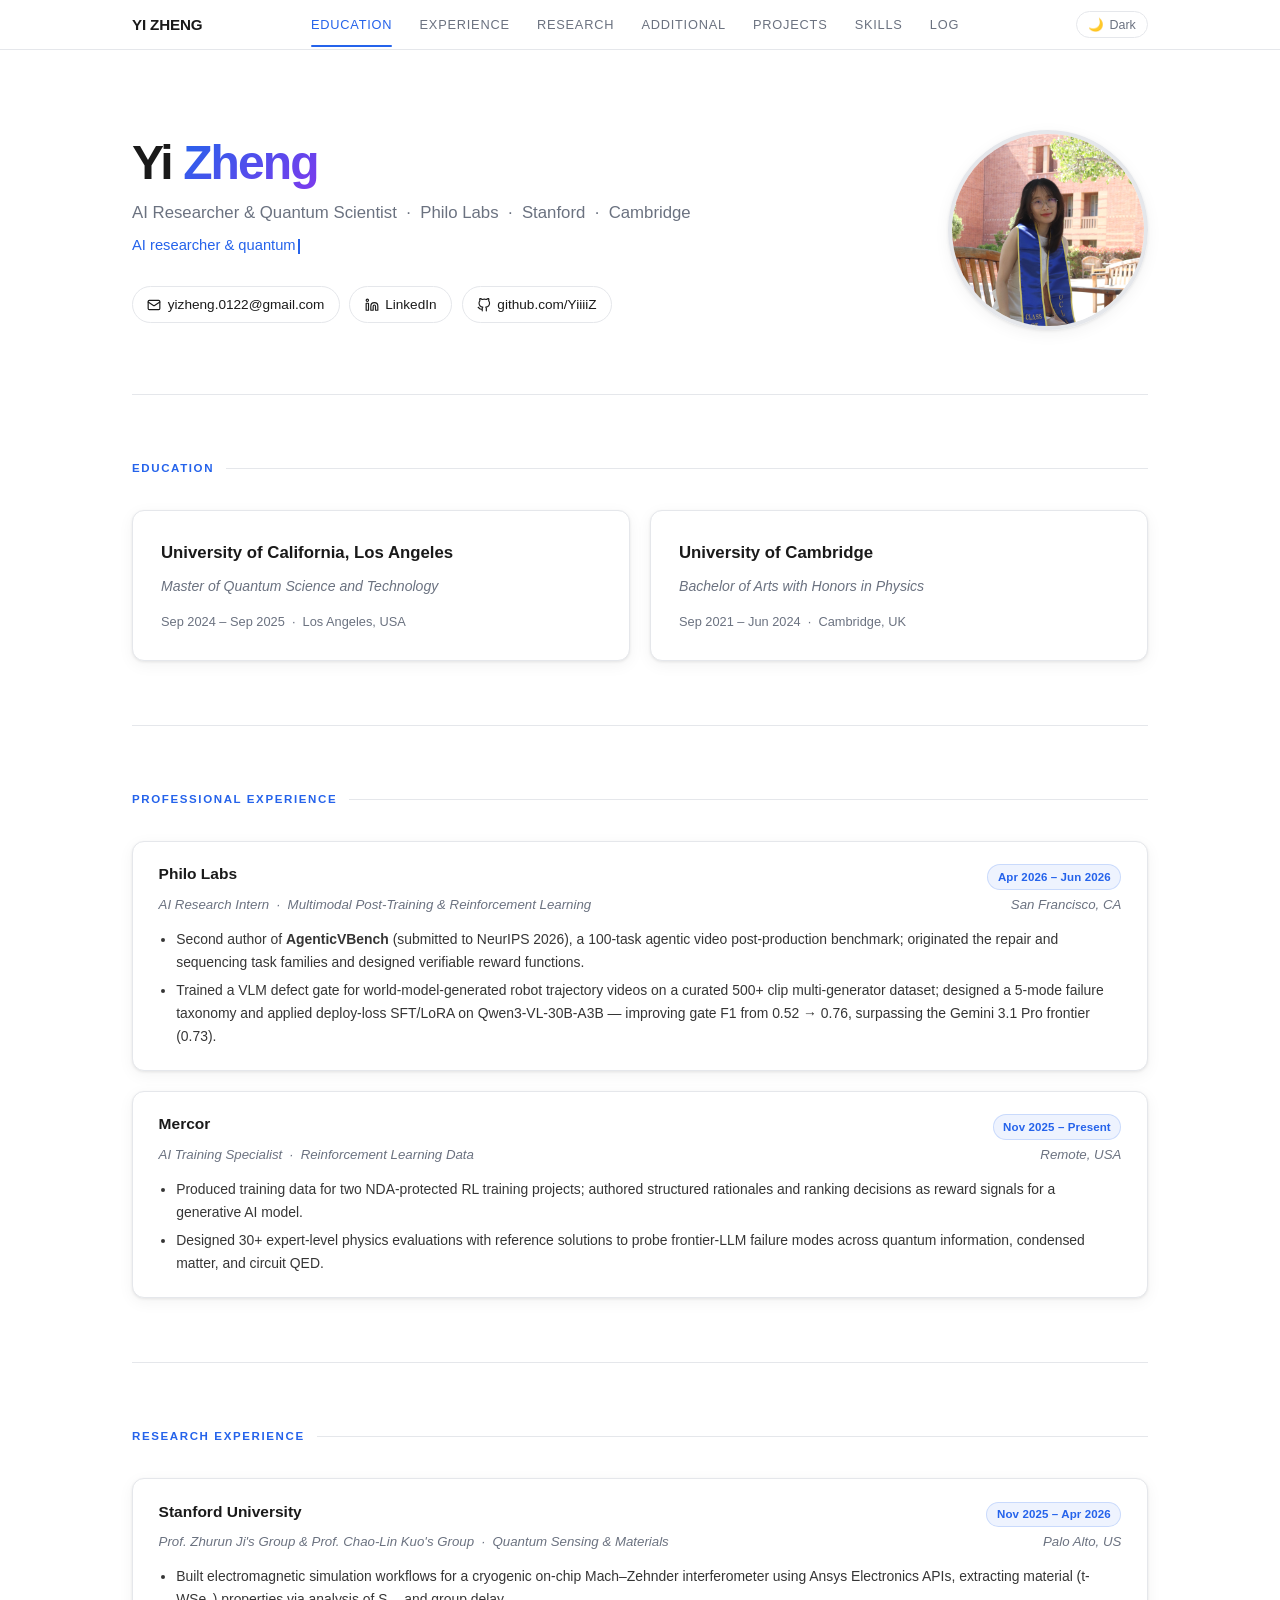
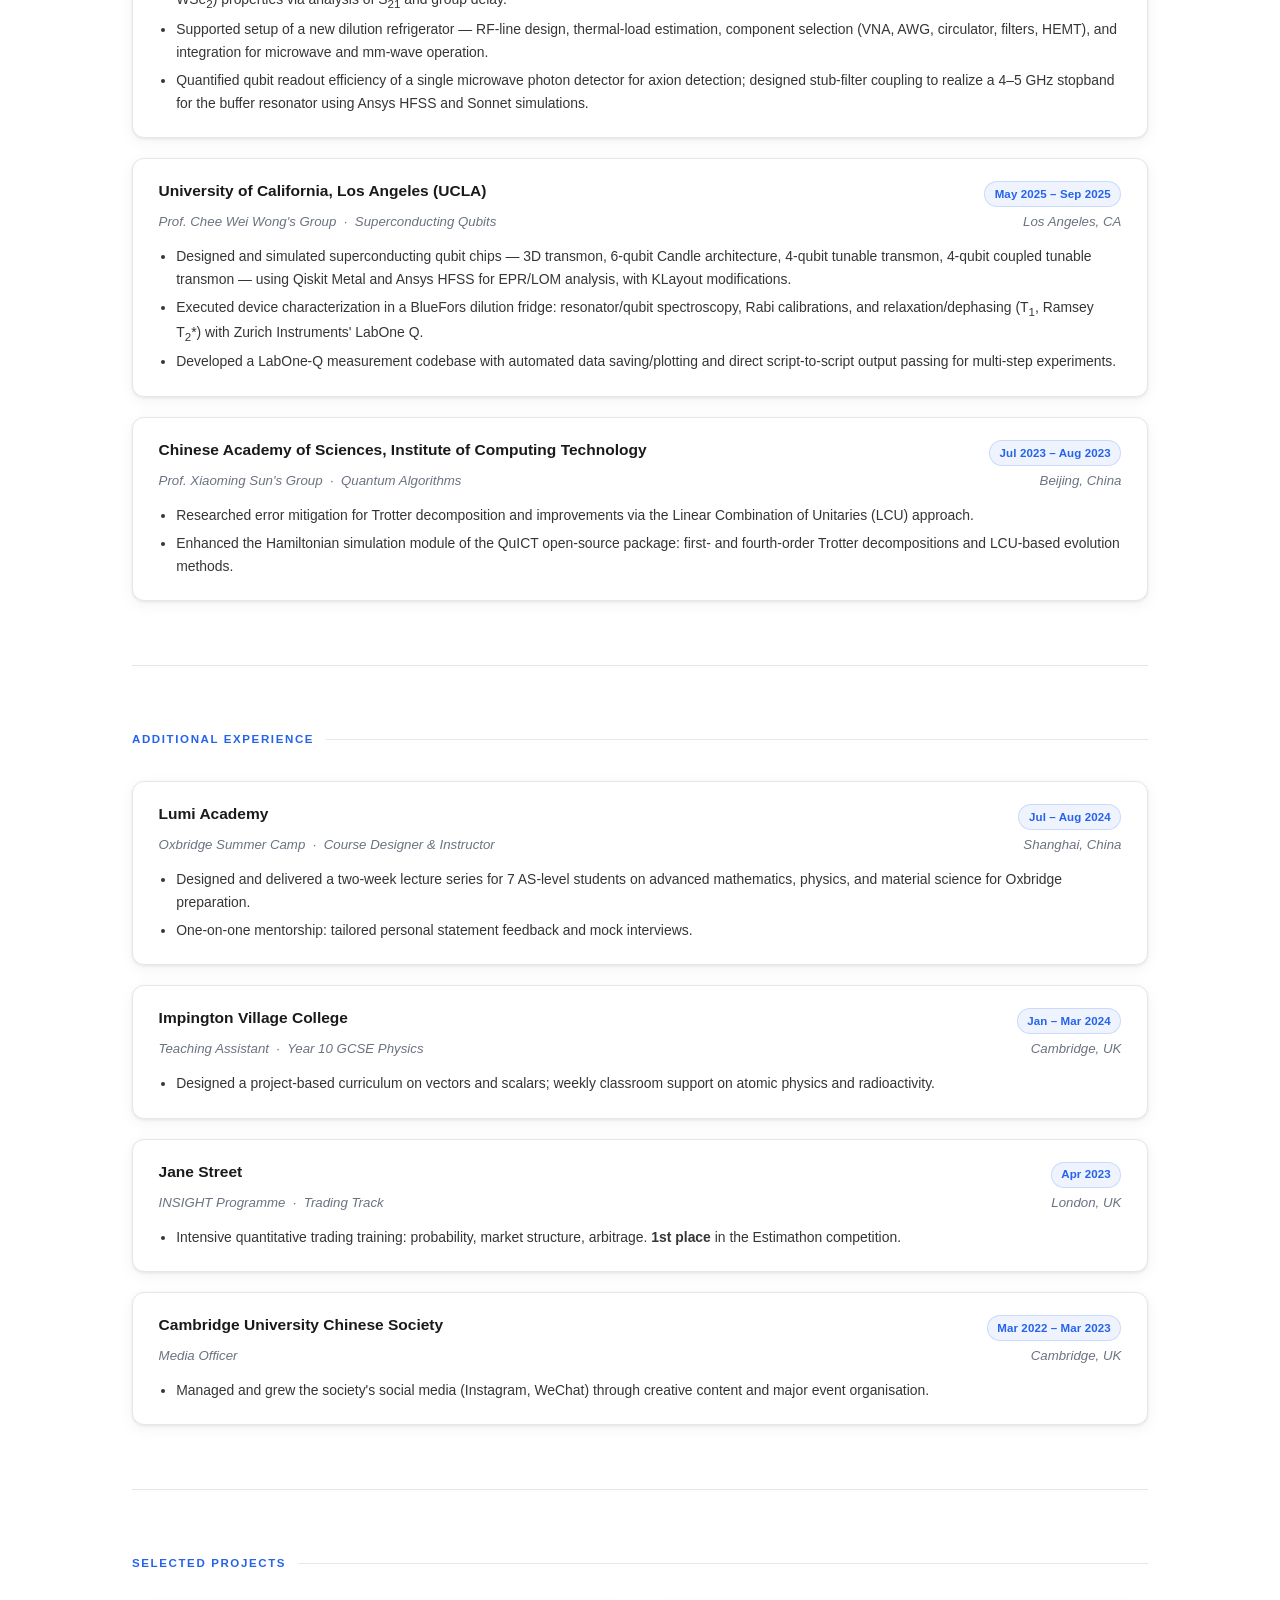
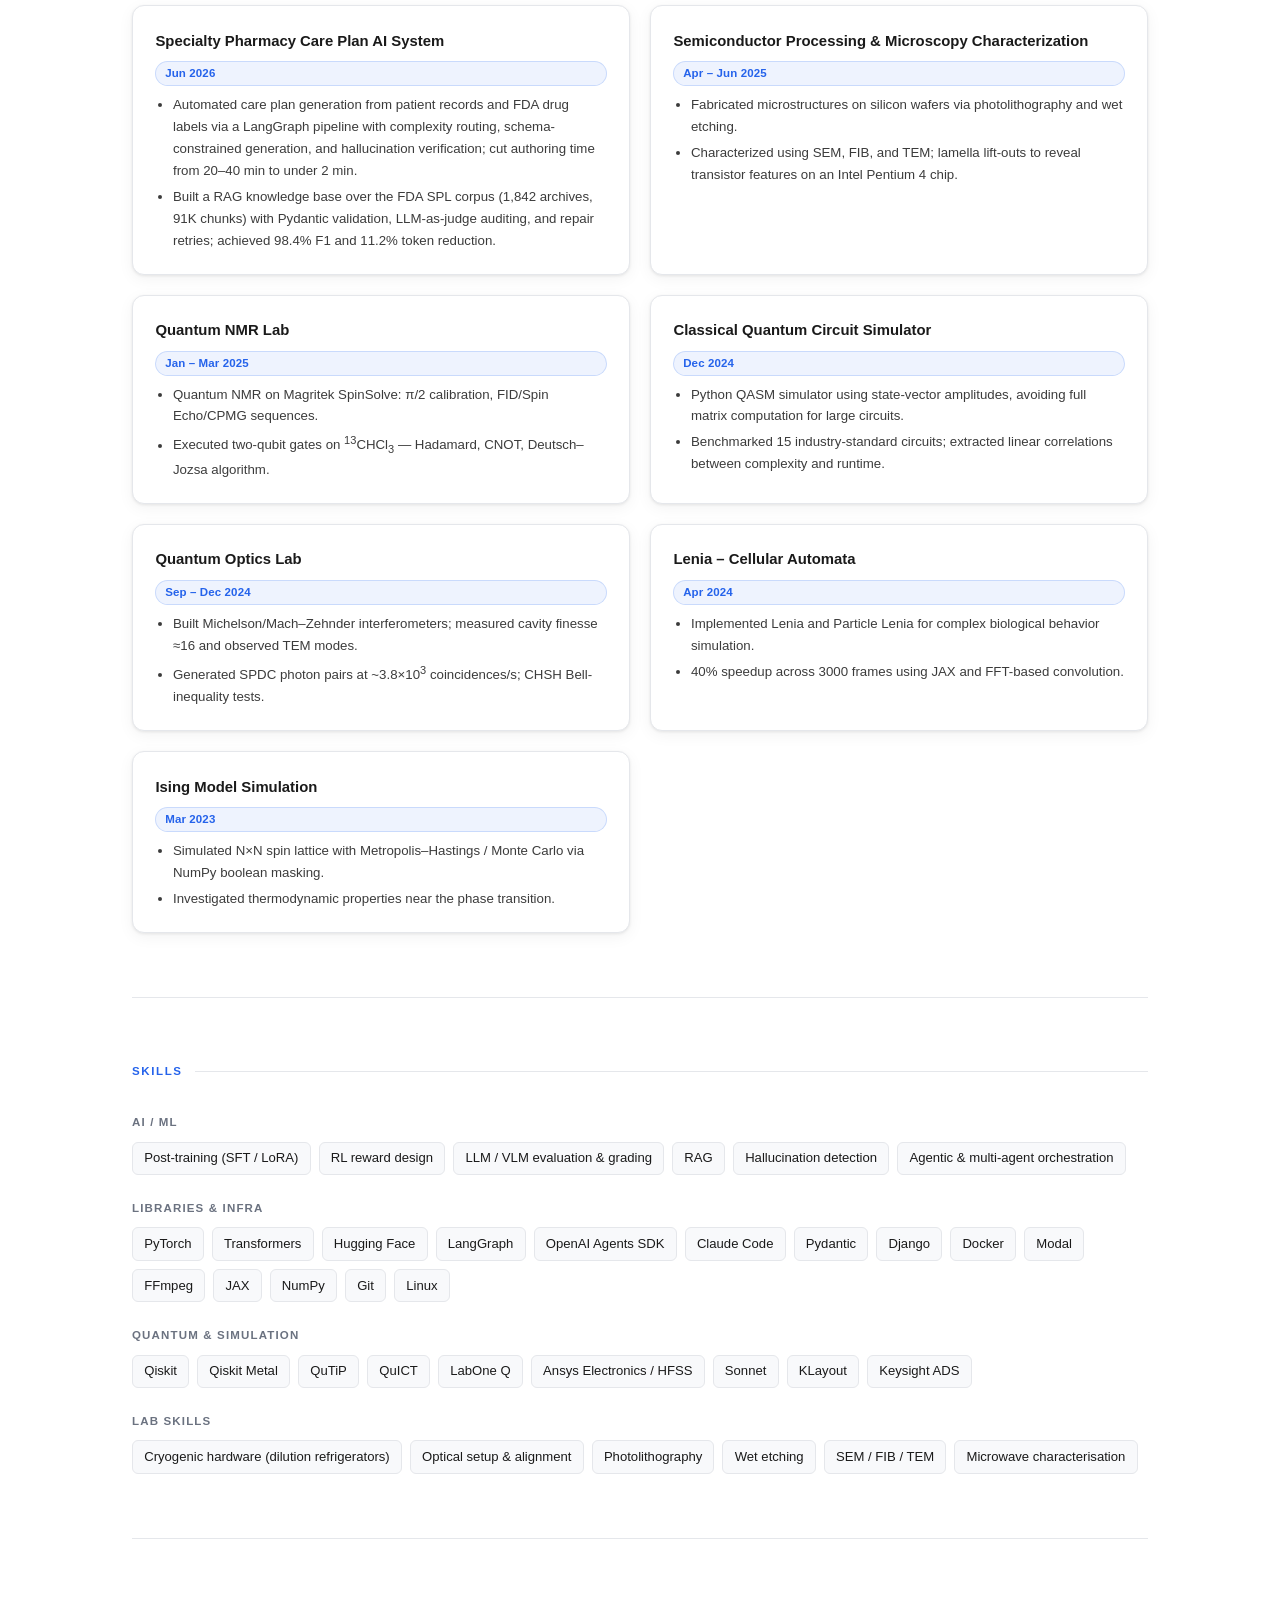
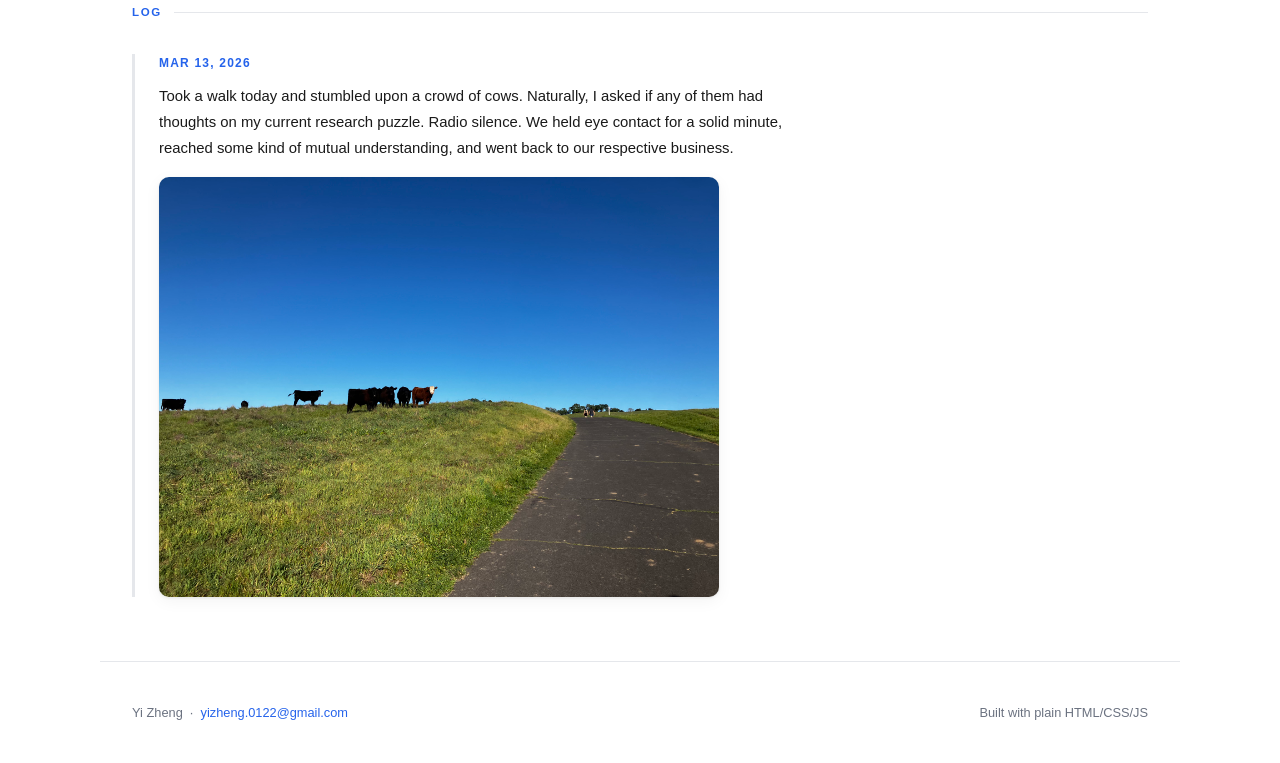
==== commit f26208b5: "Split experience: Philo Labs + Mercor under Professional, rest under Additional - Professional Exper" ====
--- a/index.html
+++ b/index.html
@@ -16,6 +16,7 @@
       <li><a href="#education">Education</a></li>
       <li><a href="#experience">Experience</a></li>
       <li><a href="#research">Research</a></li>
+      <li><a href="#additional">Additional</a></li>
       <li><a href="#projects">Projects</a></li>
       <li><a href="#skills">Skills</a></li>
       <li><a href="#log">Log</a></li>
@@ -113,63 +114,6 @@
         </ul>
       </div>
 
-      <div class="entry reveal reveal-delay-1">
-        <div class="entry-header">
-          <span class="entry-title">Lumi Academy</span>
-          <span class="entry-date">Jul – Aug 2024</span>
-        </div>
-        <div class="entry-sub">
-          <span>Oxbridge Summer Camp &nbsp;·&nbsp; Course Designer &amp; Instructor</span>
-          <span>Shanghai, China</span>
-        </div>
-        <ul>
-          <li>Designed and delivered a two-week lecture series for 7 AS-level students on advanced mathematics, physics, and material science for Oxbridge preparation.</li>
-          <li>One-on-one mentorship: tailored personal statement feedback and mock interviews.</li>
-        </ul>
-      </div>
-
-      <div class="entry reveal reveal-delay-2">
-        <div class="entry-header">
-          <span class="entry-title">Impington Village College</span>
-          <span class="entry-date">Jan – Mar 2024</span>
-        </div>
-        <div class="entry-sub">
-          <span>Teaching Assistant &nbsp;·&nbsp; Year 10 GCSE Physics</span>
-          <span>Cambridge, UK</span>
-        </div>
-        <ul>
-          <li>Designed a project-based curriculum on vectors and scalars; weekly classroom support on atomic physics and radioactivity.</li>
-        </ul>
-      </div>
-
-      <div class="entry reveal reveal-delay-3">
-        <div class="entry-header">
-          <span class="entry-title">Jane Street</span>
-          <span class="entry-date">Apr 2023</span>
-        </div>
-        <div class="entry-sub">
-          <span>INSIGHT Programme &nbsp;·&nbsp; Trading Track</span>
-          <span>London, UK</span>
-        </div>
-        <ul>
-          <li>Intensive quantitative trading training: probability, market structure, arbitrage. <strong>1st place</strong> in the Estimathon competition.</li>
-        </ul>
-      </div>
-
-      <div class="entry reveal reveal-delay-3">
-        <div class="entry-header">
-          <span class="entry-title">Cambridge University Chinese Society</span>
-          <span class="entry-date">Mar 2022 – Mar 2023</span>
-        </div>
-        <div class="entry-sub">
-          <span>Media Officer</span>
-          <span>Cambridge, UK</span>
-        </div>
-        <ul>
-          <li>Managed and grew the society's social media (Instagram, WeChat) through creative content and major event organisation.</li>
-        </ul>
-      </div>
-
     </div>
   </section>
 
@@ -222,6 +166,71 @@
         <ul>
           <li>Researched error mitigation for Trotter decomposition and improvements via the Linear Combination of Unitaries (LCU) approach.</li>
           <li>Enhanced the Hamiltonian simulation module of the QuICT open-source package: first- and fourth-order Trotter decompositions and LCU-based evolution methods.</li>
+        </ul>
+      </div>
+
+    </div>
+  </section>
+
+  <!-- ADDITIONAL EXPERIENCE -->
+  <section id="additional">
+    <h2>Additional Experience</h2>
+    <div class="entries">
+
+      <div class="entry reveal">
+        <div class="entry-header">
+          <span class="entry-title">Lumi Academy</span>
+          <span class="entry-date">Jul – Aug 2024</span>
+        </div>
+        <div class="entry-sub">
+          <span>Oxbridge Summer Camp &nbsp;·&nbsp; Course Designer &amp; Instructor</span>
+          <span>Shanghai, China</span>
+        </div>
+        <ul>
+          <li>Designed and delivered a two-week lecture series for 7 AS-level students on advanced mathematics, physics, and material science for Oxbridge preparation.</li>
+          <li>One-on-one mentorship: tailored personal statement feedback and mock interviews.</li>
+        </ul>
+      </div>
+
+      <div class="entry reveal reveal-delay-1">
+        <div class="entry-header">
+          <span class="entry-title">Impington Village College</span>
+          <span class="entry-date">Jan – Mar 2024</span>
+        </div>
+        <div class="entry-sub">
+          <span>Teaching Assistant &nbsp;·&nbsp; Year 10 GCSE Physics</span>
+          <span>Cambridge, UK</span>
+        </div>
+        <ul>
+          <li>Designed a project-based curriculum on vectors and scalars; weekly classroom support on atomic physics and radioactivity.</li>
+        </ul>
+      </div>
+
+      <div class="entry reveal reveal-delay-2">
+        <div class="entry-header">
+          <span class="entry-title">Jane Street</span>
+          <span class="entry-date">Apr 2023</span>
+        </div>
+        <div class="entry-sub">
+          <span>INSIGHT Programme &nbsp;·&nbsp; Trading Track</span>
+          <span>London, UK</span>
+        </div>
+        <ul>
+          <li>Intensive quantitative trading training: probability, market structure, arbitrage. <strong>1st place</strong> in the Estimathon competition.</li>
+        </ul>
+      </div>
+
+      <div class="entry reveal reveal-delay-3">
+        <div class="entry-header">
+          <span class="entry-title">Cambridge University Chinese Society</span>
+          <span class="entry-date">Mar 2022 – Mar 2023</span>
+        </div>
+        <div class="entry-sub">
+          <span>Media Officer</span>
+          <span>Cambridge, UK</span>
+        </div>
+        <ul>
+          <li>Managed and grew the society's social media (Instagram, WeChat) through creative content and major event organisation.</li>
         </ul>
       </div>
 
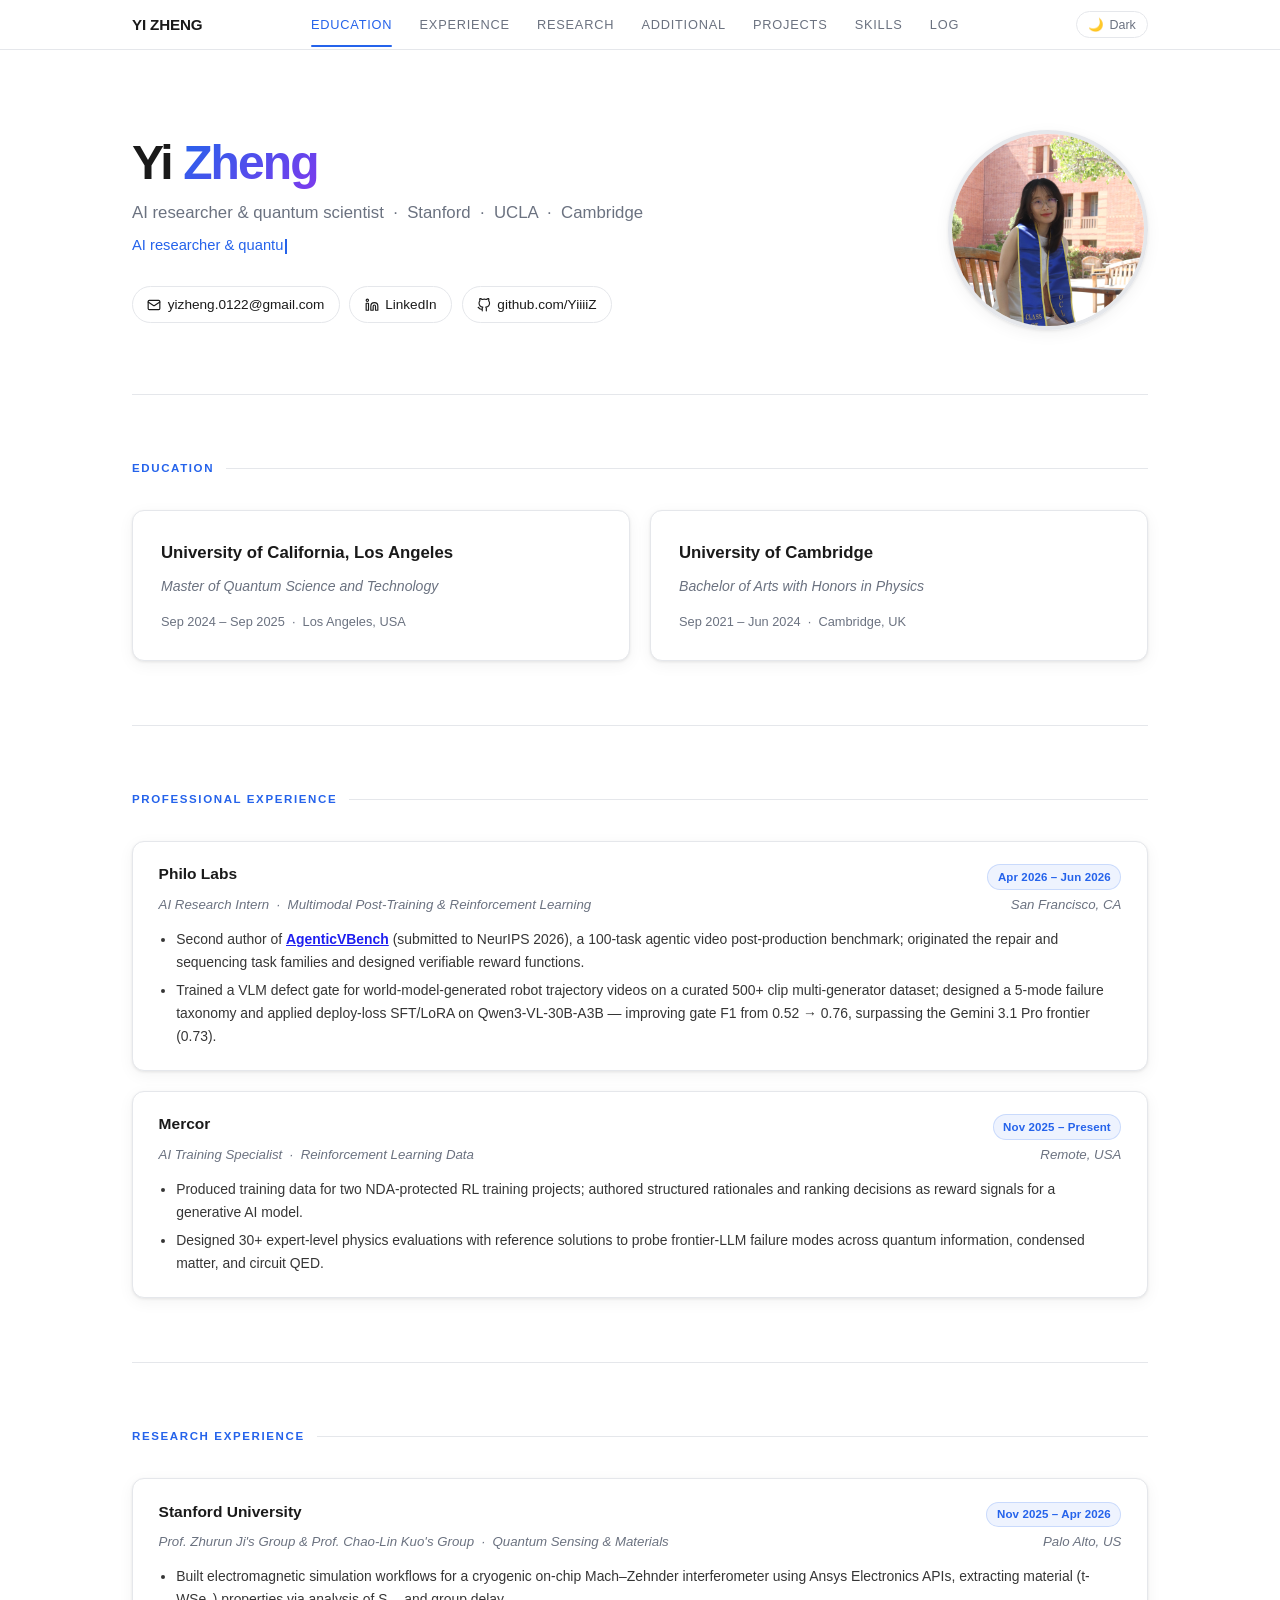
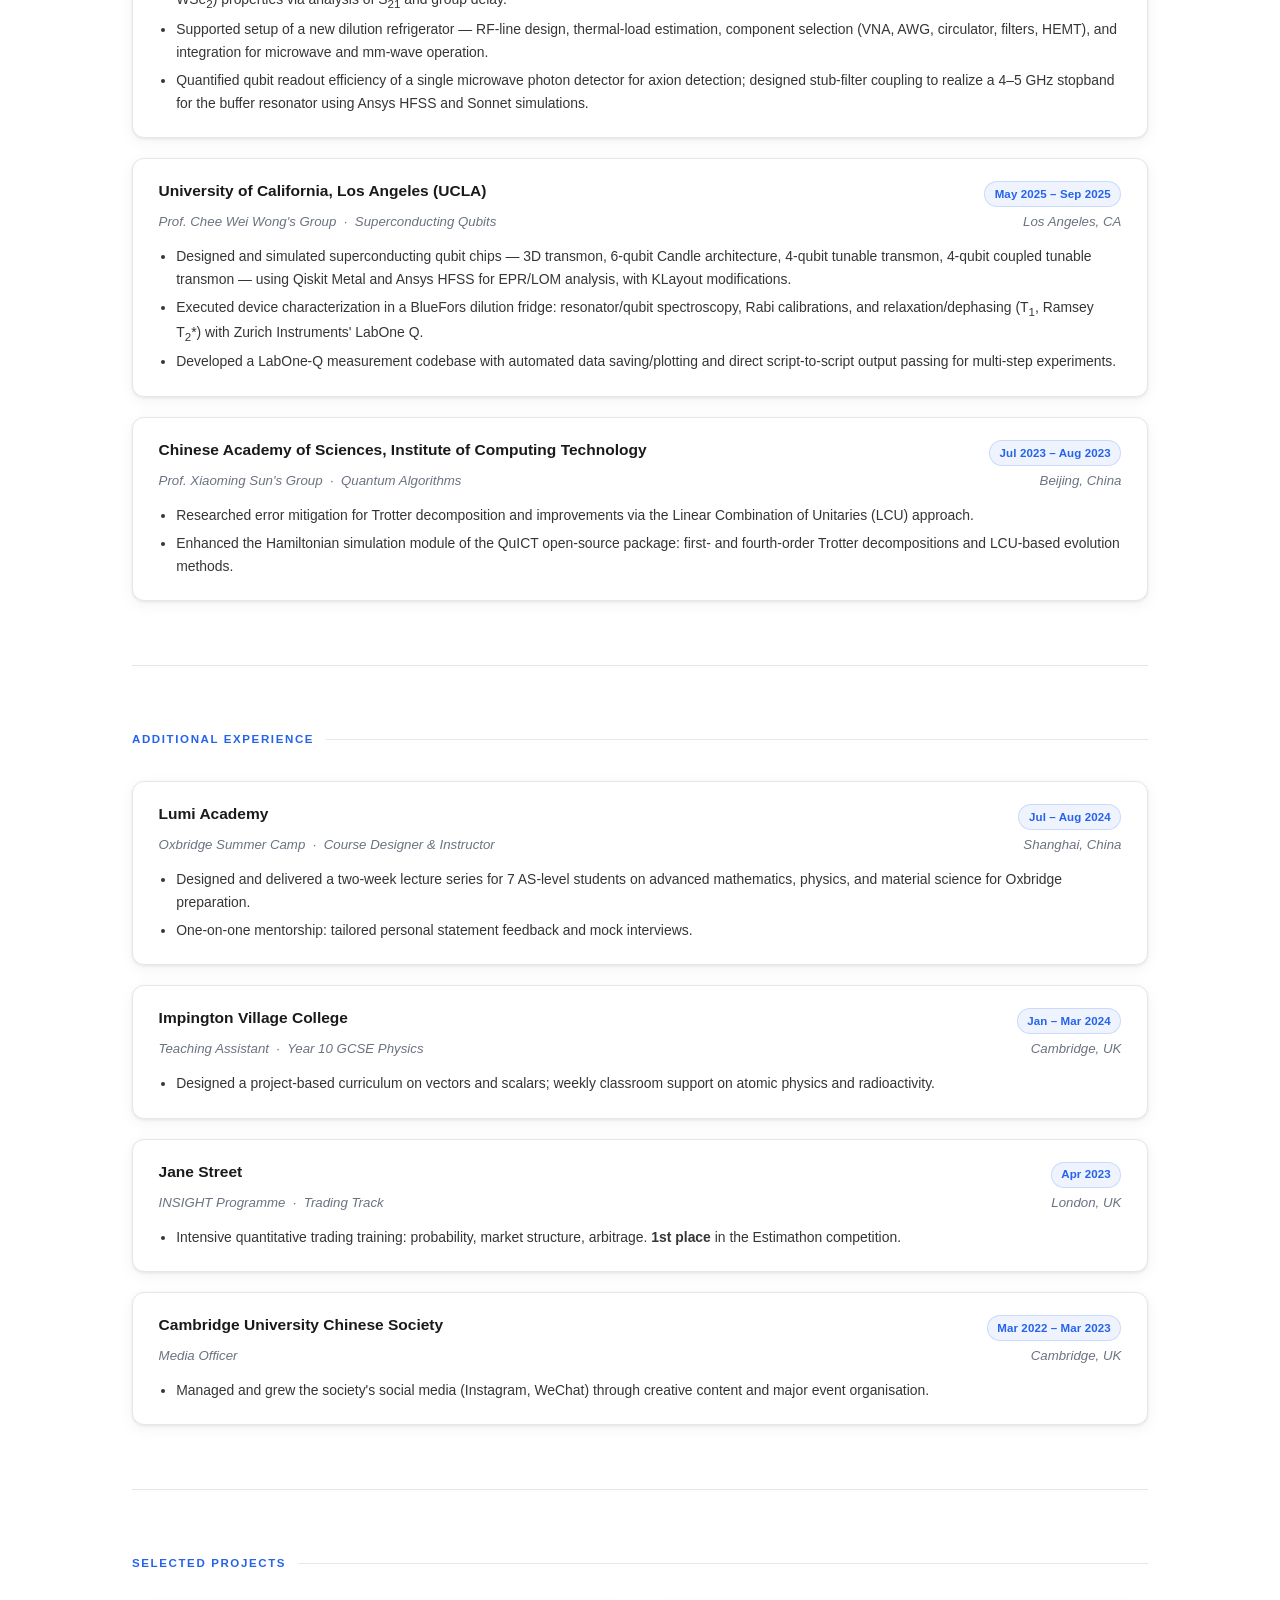
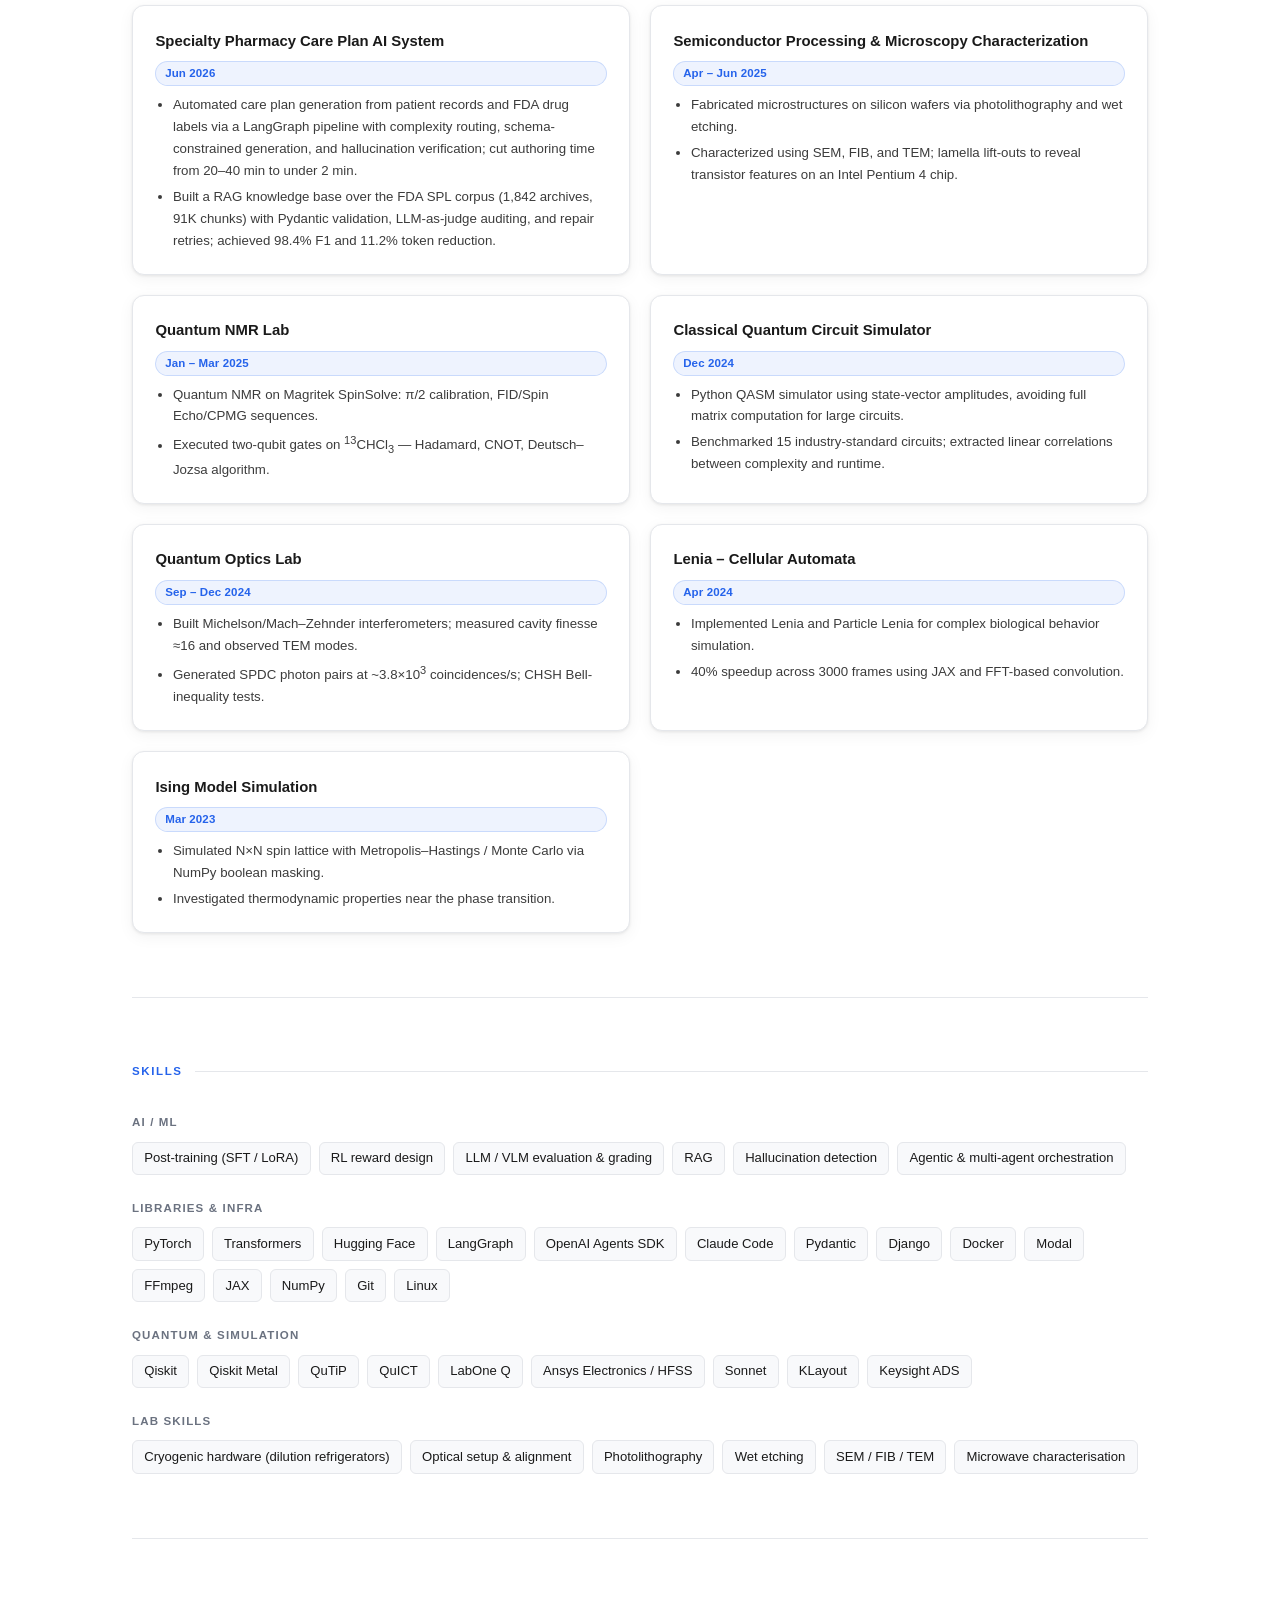
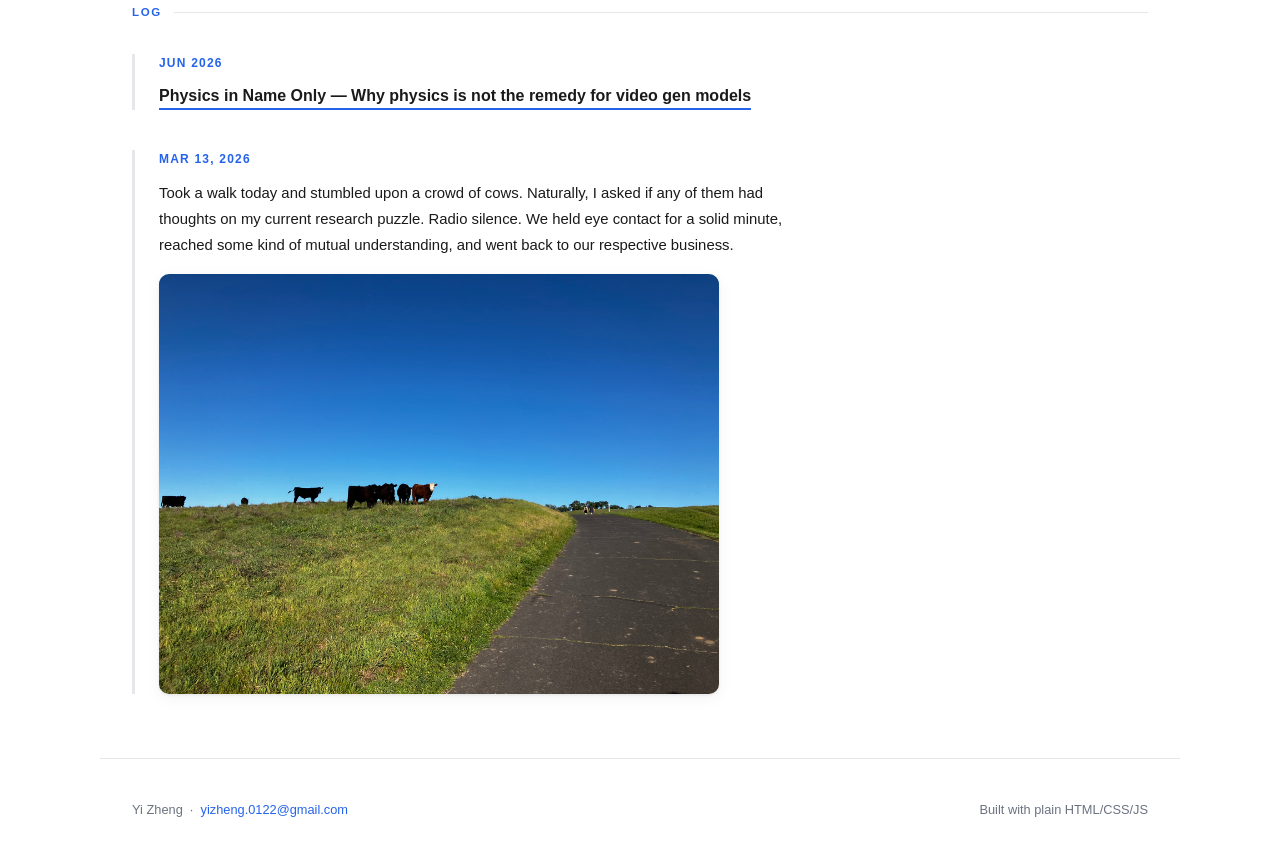
==== commit 720ac9af: "Update tagline, add ArXiv link, add essay in log - Revert tagline to Stanford · UCLA · Cambridge - L" ====
--- a/index.html
+++ b/index.html
@@ -33,7 +33,7 @@
   <section id="hero">
     <div class="hero-text">
       <h1>Yi <span>Zheng</span></h1>
-      <p class="tagline">AI Researcher &amp; Quantum Scientist &nbsp;·&nbsp; Philo Labs &nbsp;·&nbsp; Stanford &nbsp;·&nbsp; Cambridge</p>
+      <p class="tagline">AI researcher &amp; quantum scientist &nbsp;·&nbsp; Stanford &nbsp;·&nbsp; UCLA &nbsp;·&nbsp; Cambridge</p>
       <div class="typed-wrapper">
         <span id="typed-text"></span><span class="typed-cursor"></span>
       </div>
@@ -94,7 +94,7 @@
           <span>San Francisco, CA</span>
         </div>
         <ul>
-          <li>Second author of <strong>AgenticVBench</strong> (submitted to NeurIPS 2026), a 100-task agentic video post-production benchmark; originated the repair and sequencing task families and designed verifiable reward functions.</li>
+          <li>Second author of <a href="https://arxiv.org/abs/2605.27705" target="_blank" rel="noopener"><strong>AgenticVBench</strong></a> (submitted to NeurIPS 2026), a 100-task agentic video post-production benchmark; originated the repair and sequencing task families and designed verifiable reward functions.</li>
           <li>Trained a VLM defect gate for world-model-generated robot trajectory videos on a curated 500+ clip multi-generator dataset; designed a 5-mode failure taxonomy and applied deploy-loss SFT/LoRA on Qwen3-VL-30B-A3B — improving gate F1 from 0.52 → 0.76, surpassing the Gemini 3.1 Pro frontier (0.73).</li>
         </ul>
       </div>
@@ -383,6 +383,15 @@
     <div class="log-list">
 
       <div class="log-entry reveal">
+        <div class="log-date">Jun 2026</div>
+        <div class="log-body">
+          <a href="essays/physics-in-name-only.html" class="essay-link">
+            Physics in Name Only — Why physics is not the remedy for video gen models
+          </a>
+        </div>
+      </div>
+
+      <div class="log-entry reveal reveal-delay-1">
         <div class="log-date">Mar 13, 2026</div>
         <div class="log-body">
           <p>Took a walk today and stumbled upon a crowd of cows. Naturally, I asked if any of them had thoughts on my current research puzzle. Radio silence. We held eye contact for a solid minute, reached some kind of mutual understanding, and went back to our respective business.</p>
--- a/styles.css
+++ b/styles.css
@@ -586,6 +586,22 @@
   margin-bottom: 0.6rem;
 }
 
+.essay-link {
+  display: inline-block;
+  font-size: 1rem;
+  font-weight: 600;
+  color: var(--text);
+  text-decoration: none;
+  border-bottom: 2px solid var(--accent);
+  padding-bottom: 1px;
+  transition: color var(--transition), border-color var(--transition);
+  line-height: 1.4;
+}
+
+.essay-link:hover {
+  color: var(--accent);
+}
+
 .log-body p {
   font-size: 0.93rem;
   line-height: 1.75;
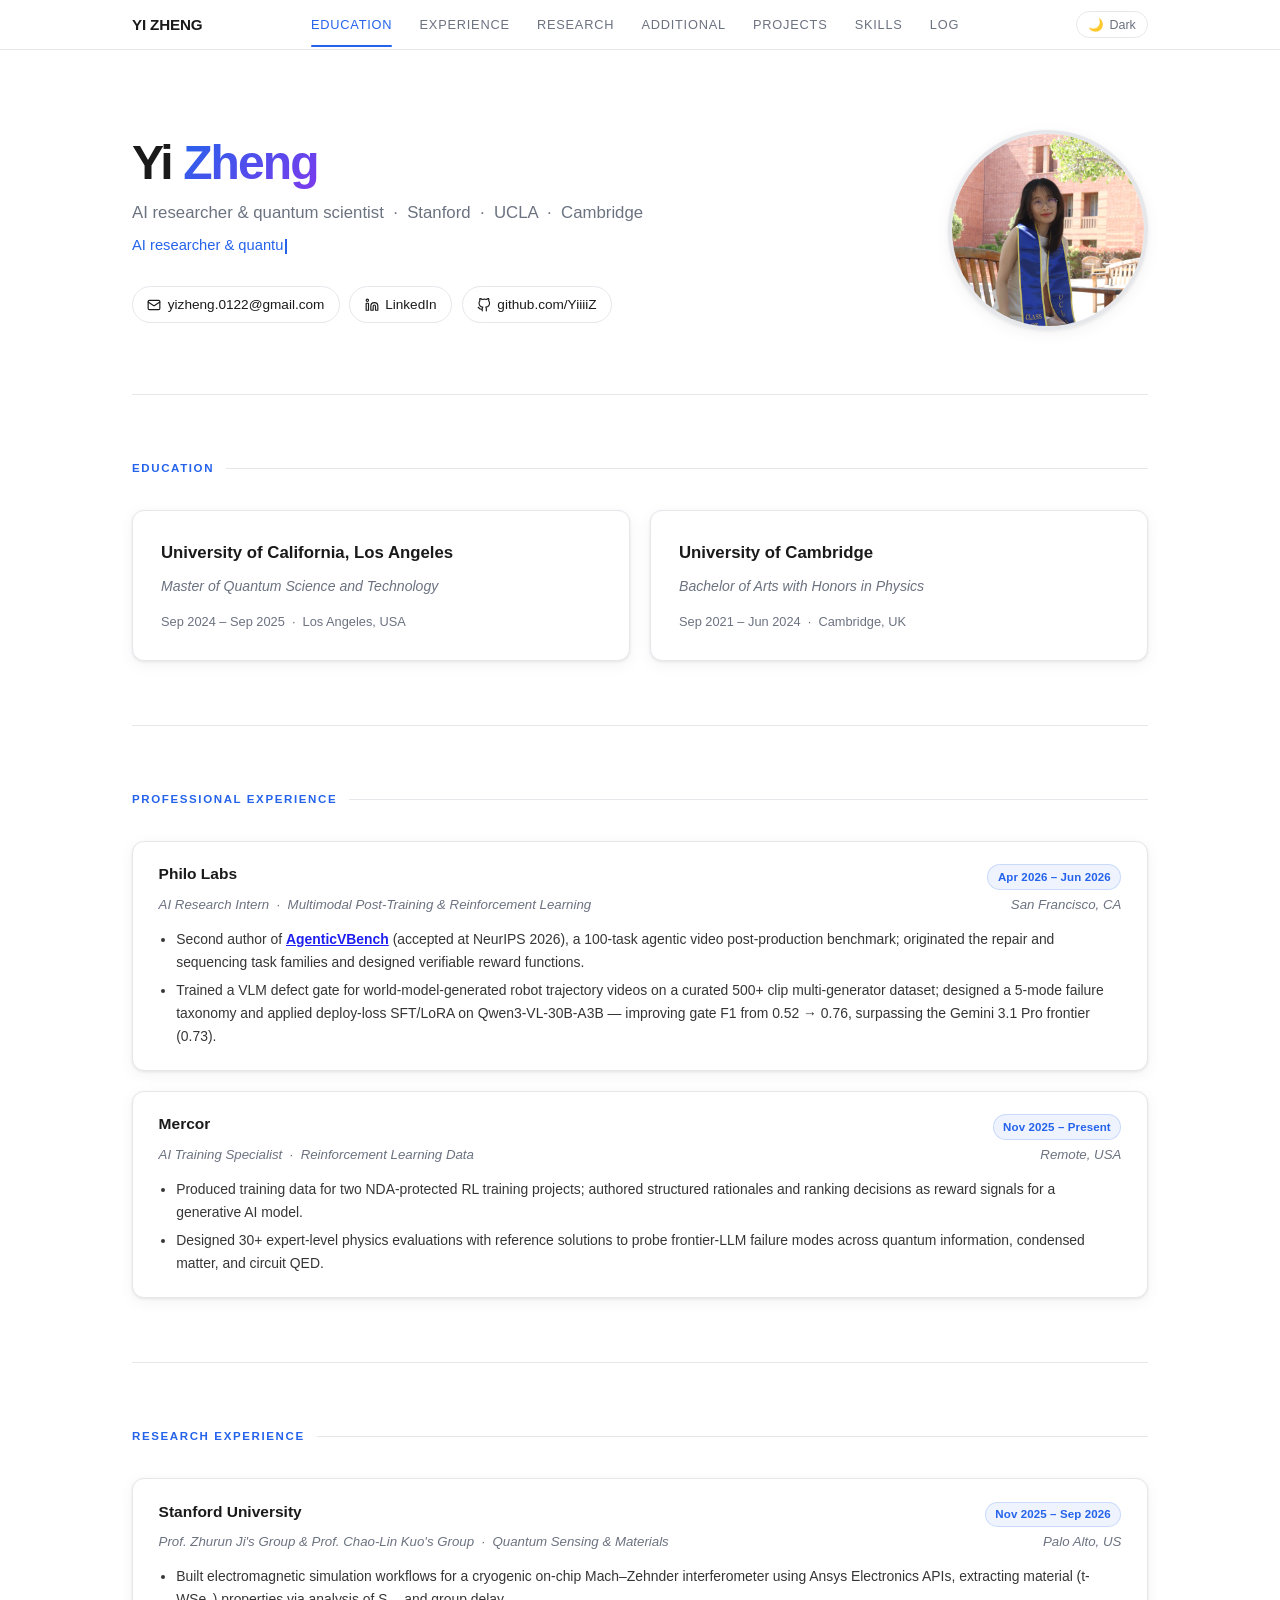
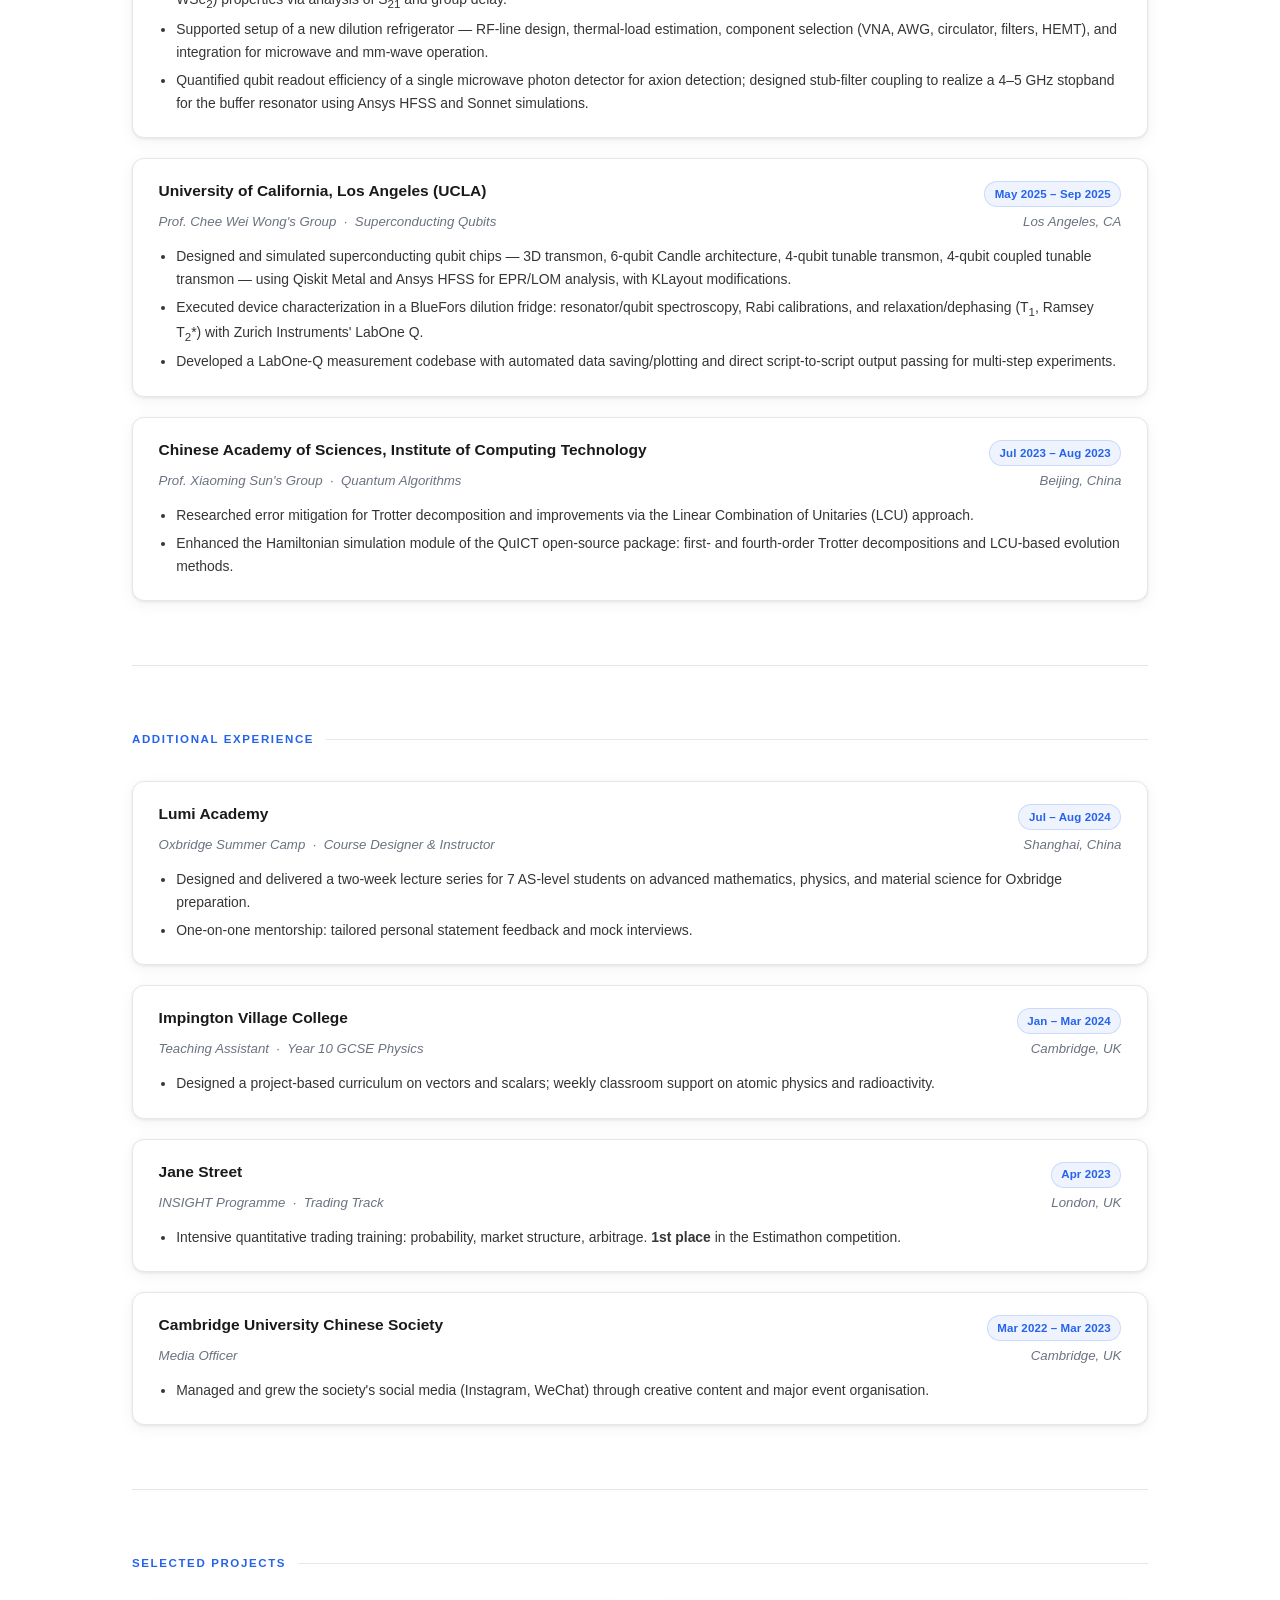
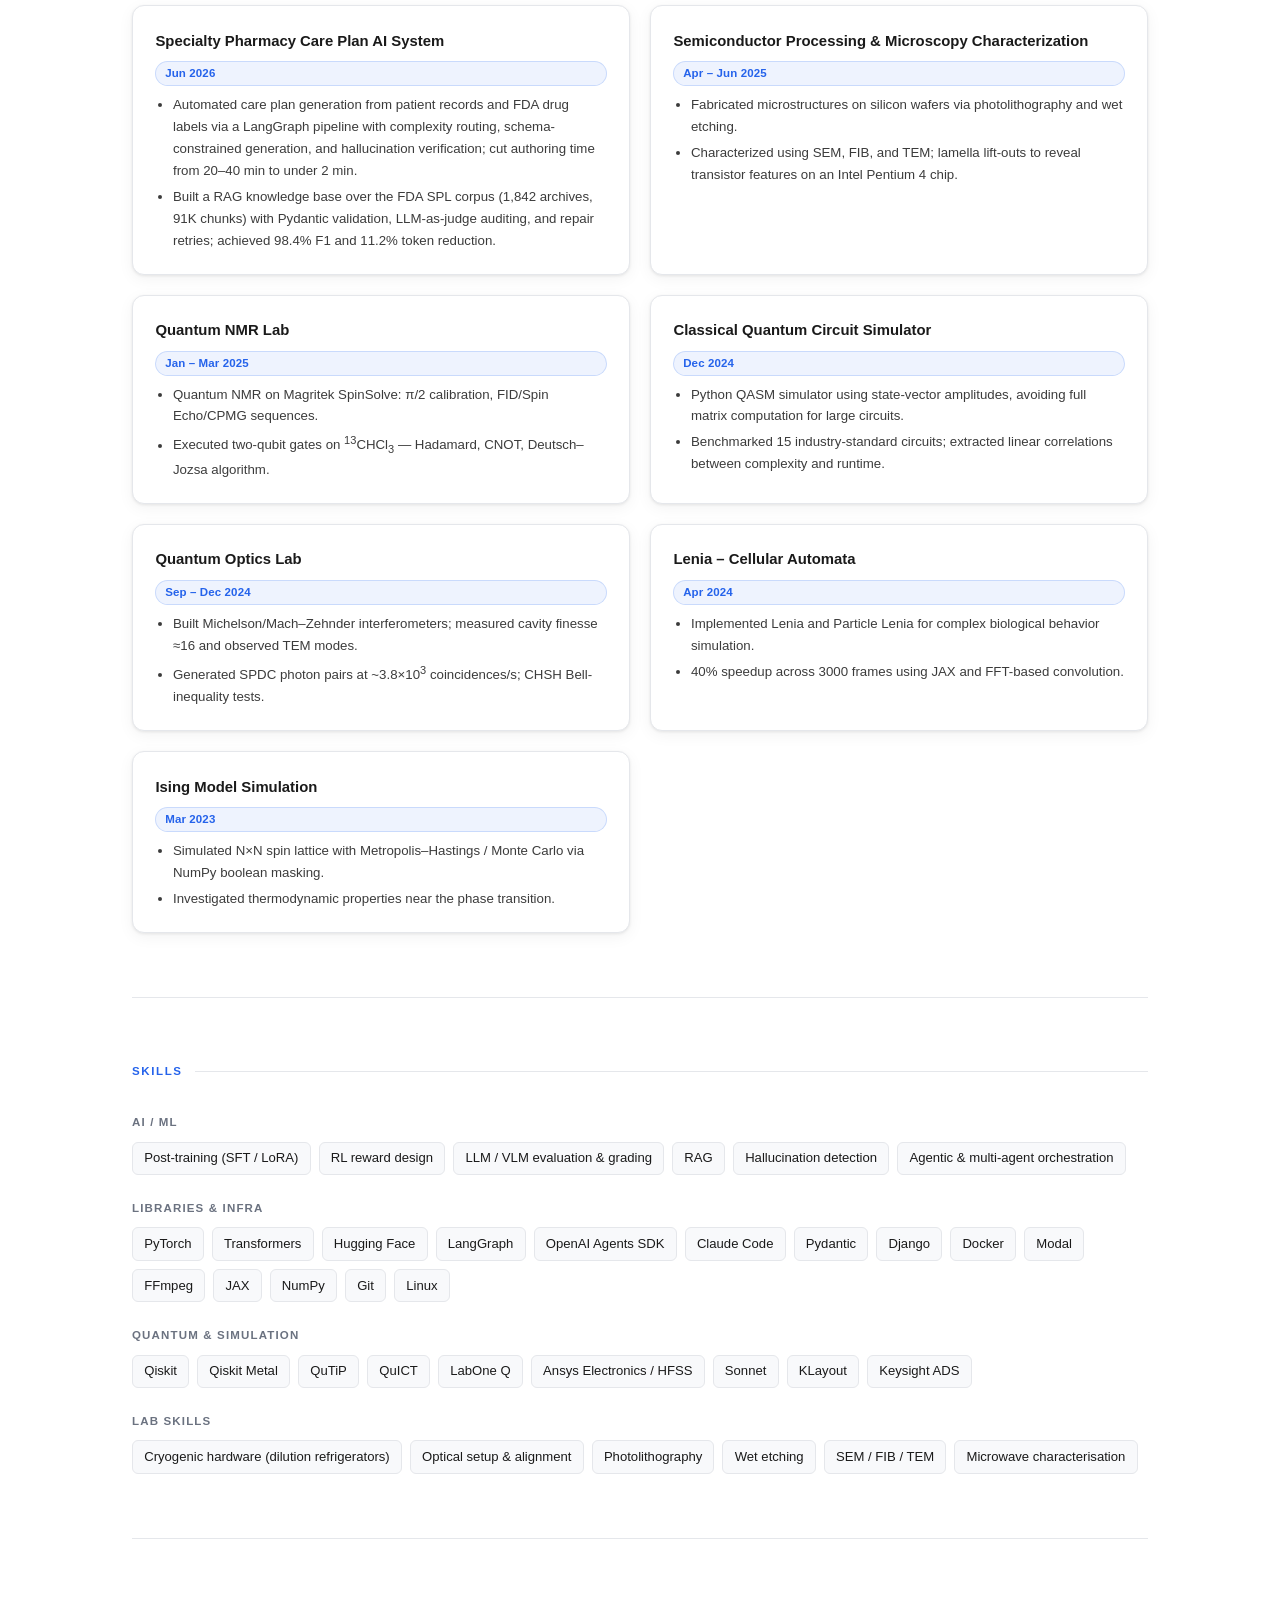
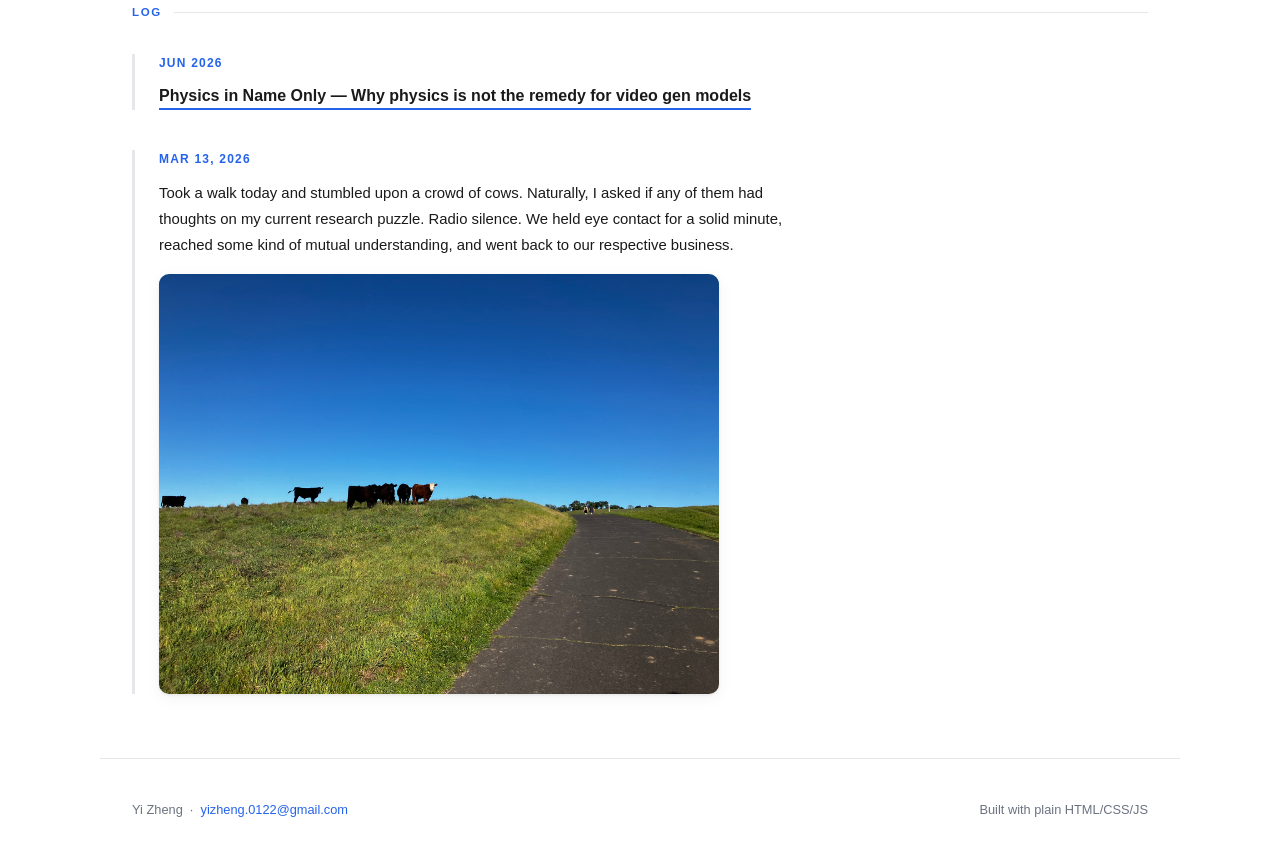
==== commit dd842014: "Update Stanford dates and NeurIPS 2026 acceptance" ====
--- a/index.html
+++ b/index.html
@@ -94,7 +94,7 @@
           <span>San Francisco, CA</span>
         </div>
         <ul>
-          <li>Second author of <a href="https://arxiv.org/abs/2605.27705" target="_blank" rel="noopener"><strong>AgenticVBench</strong></a> (submitted to NeurIPS 2026), a 100-task agentic video post-production benchmark; originated the repair and sequencing task families and designed verifiable reward functions.</li>
+          <li>Second author of <a href="https://arxiv.org/abs/2605.27705" target="_blank" rel="noopener"><strong>AgenticVBench</strong></a> (accepted at NeurIPS 2026), a 100-task agentic video post-production benchmark; originated the repair and sequencing task families and designed verifiable reward functions.</li>
           <li>Trained a VLM defect gate for world-model-generated robot trajectory videos on a curated 500+ clip multi-generator dataset; designed a 5-mode failure taxonomy and applied deploy-loss SFT/LoRA on Qwen3-VL-30B-A3B — improving gate F1 from 0.52 → 0.76, surpassing the Gemini 3.1 Pro frontier (0.73).</li>
         </ul>
       </div>
@@ -125,7 +125,7 @@
       <div class="entry reveal">
         <div class="entry-header">
           <span class="entry-title">Stanford University</span>
-          <span class="entry-date">Nov 2025 – Apr 2026</span>
+          <span class="entry-date">Nov 2025 – Sep 2026</span>
         </div>
         <div class="entry-sub">
           <span>Prof. Zhurun Ji's Group &amp; Prof. Chao-Lin Kuo's Group &nbsp;·&nbsp; Quantum Sensing &amp; Materials</span>
